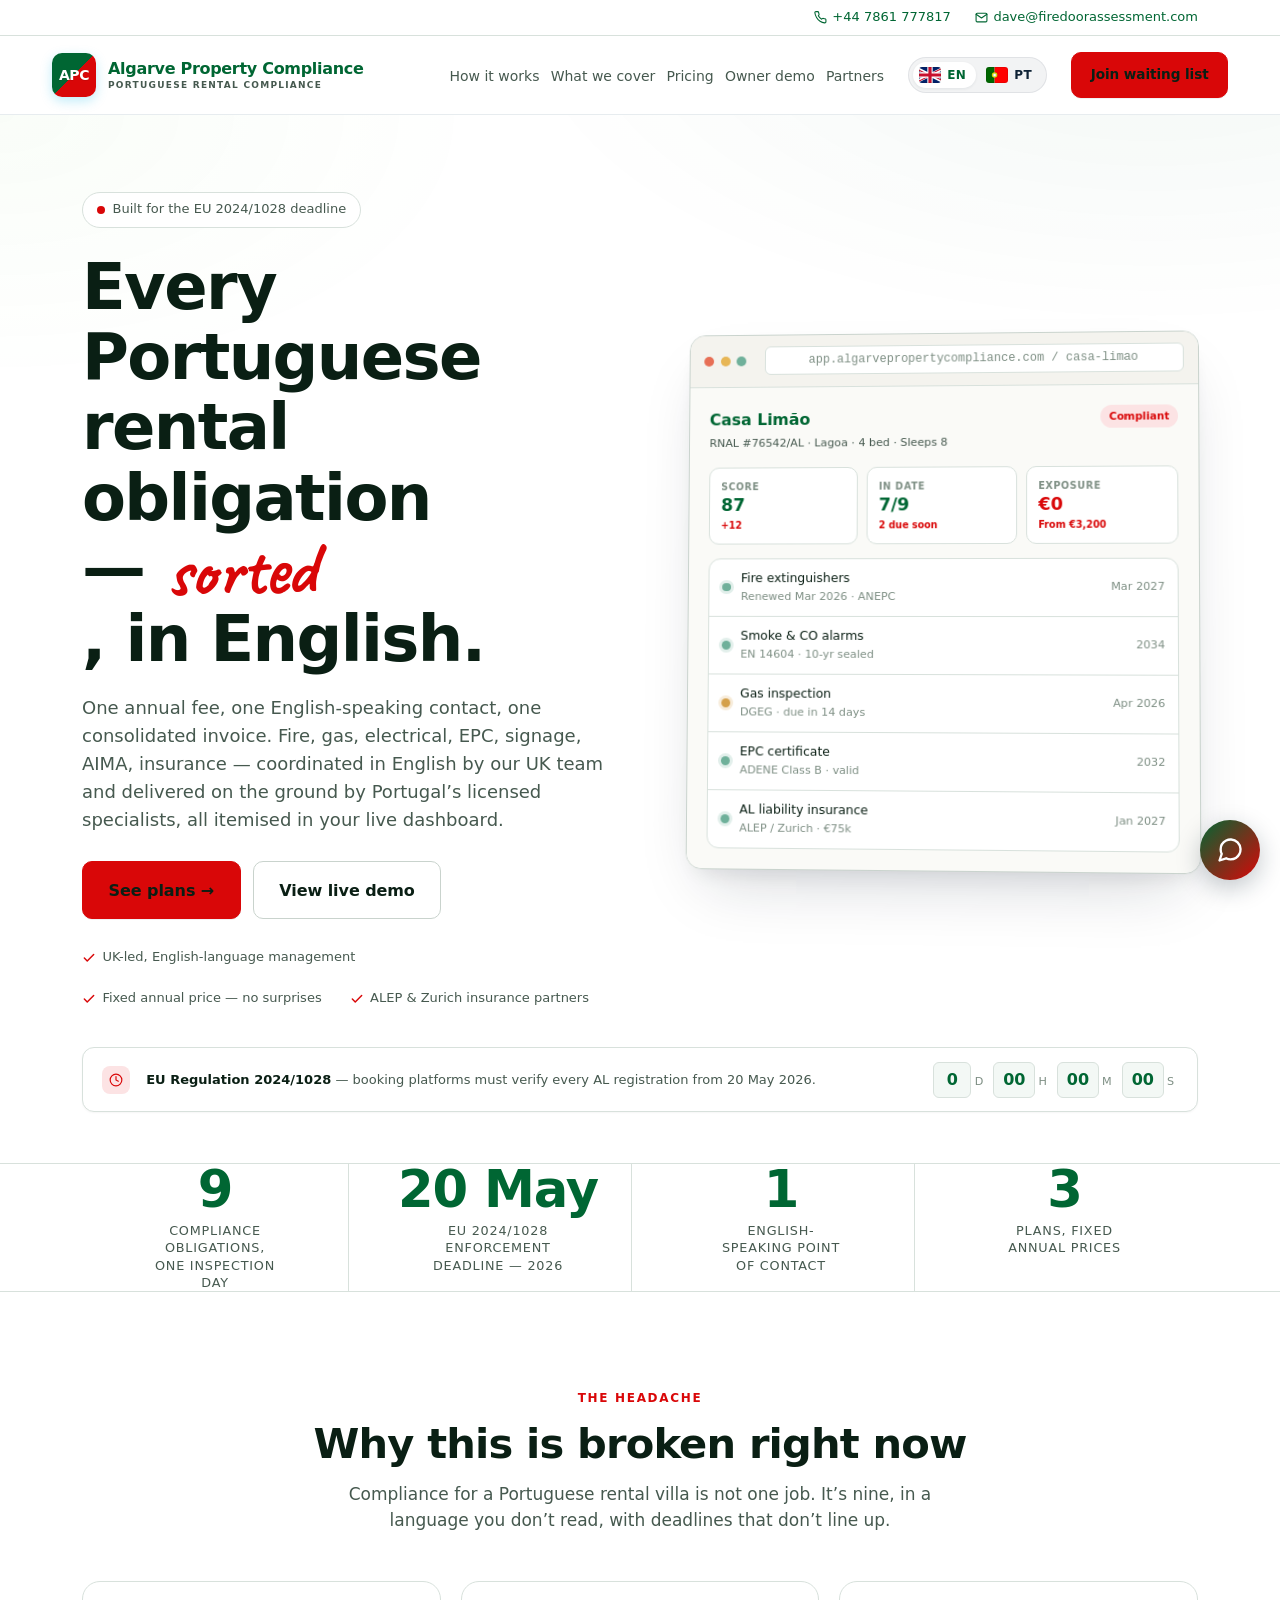
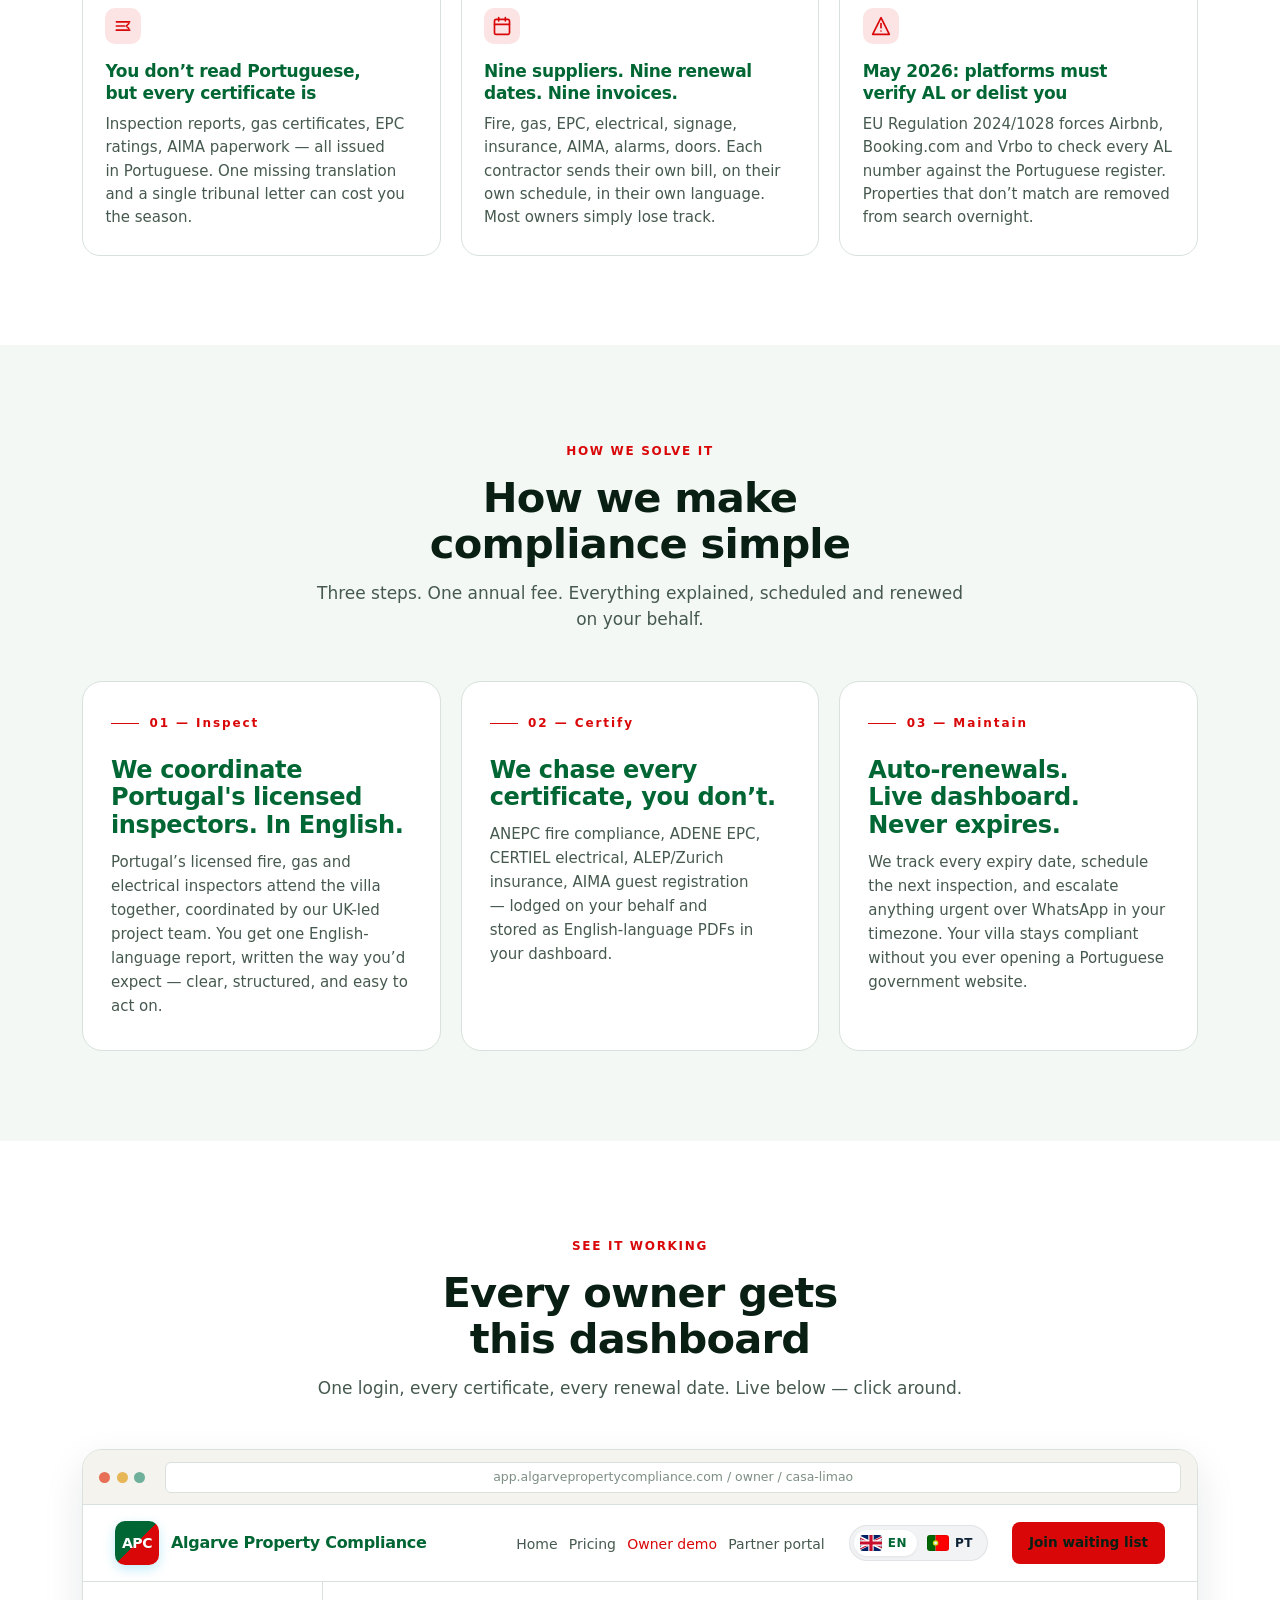
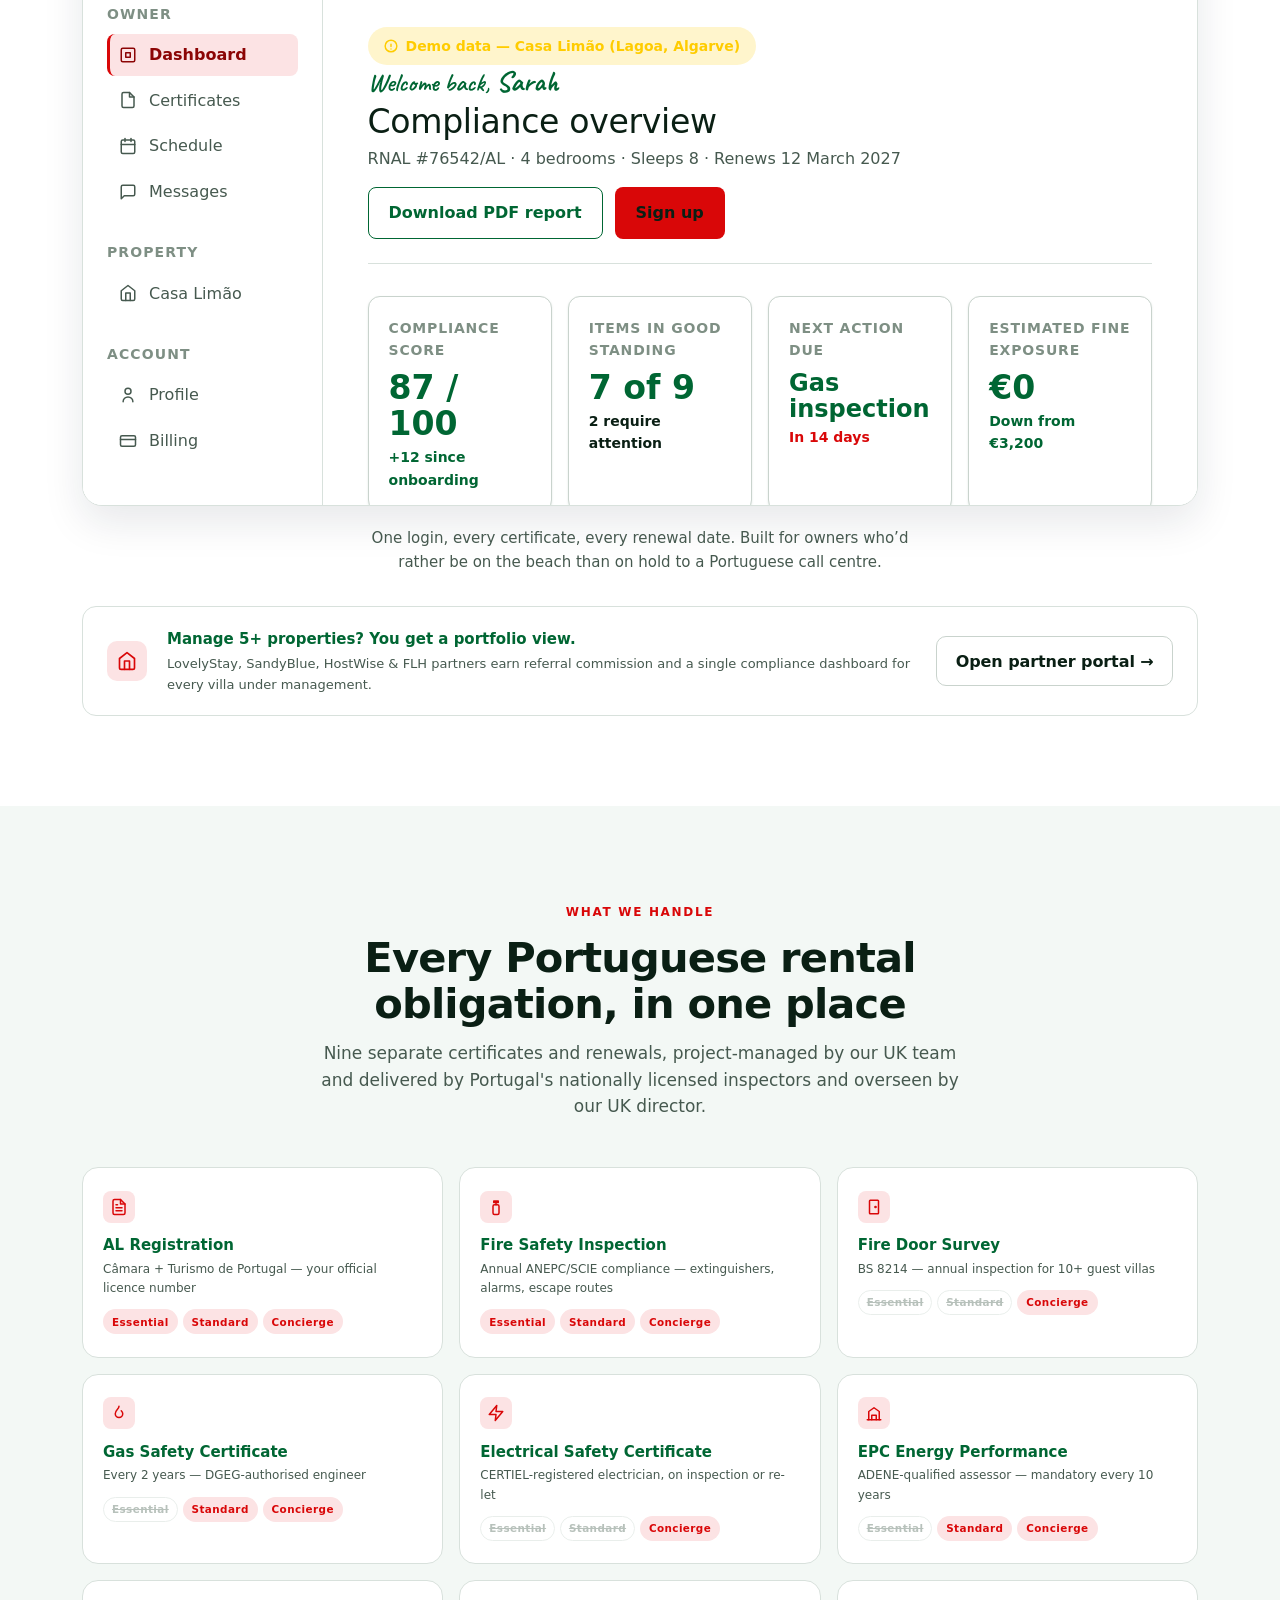
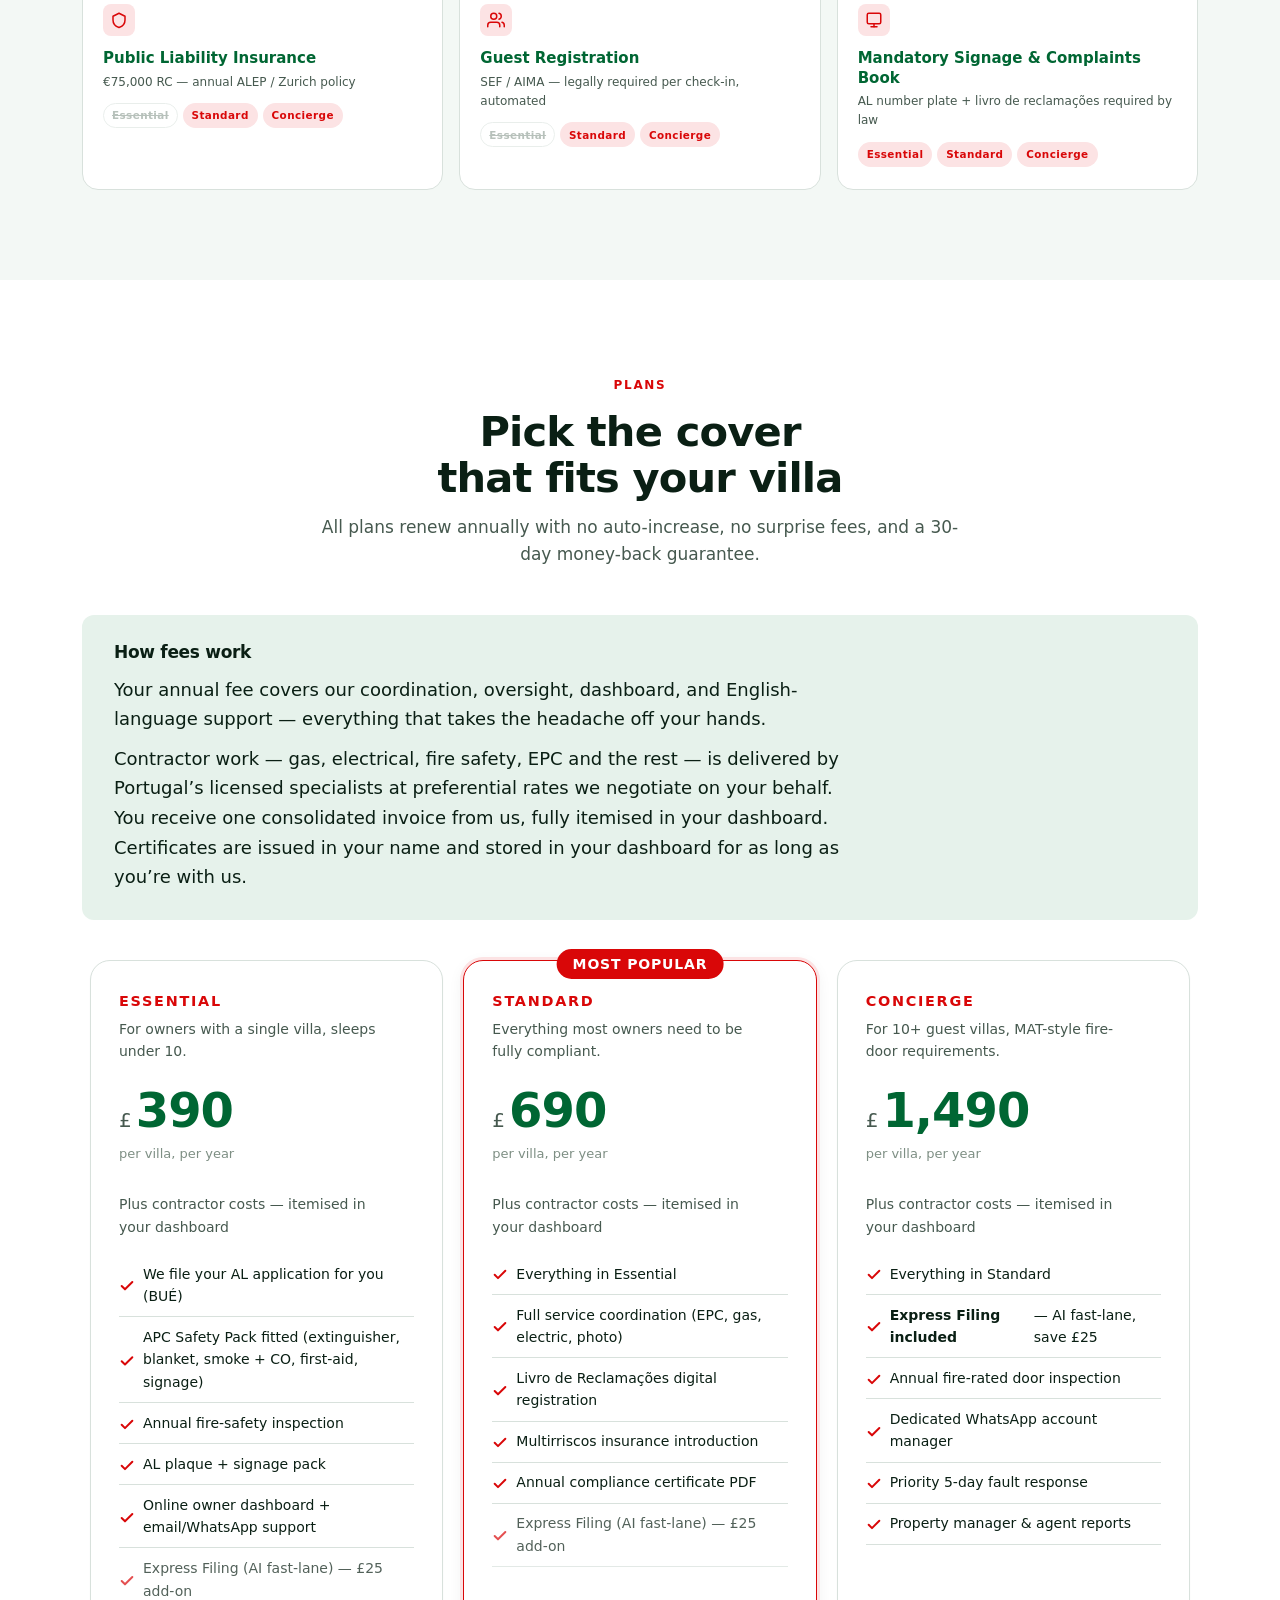
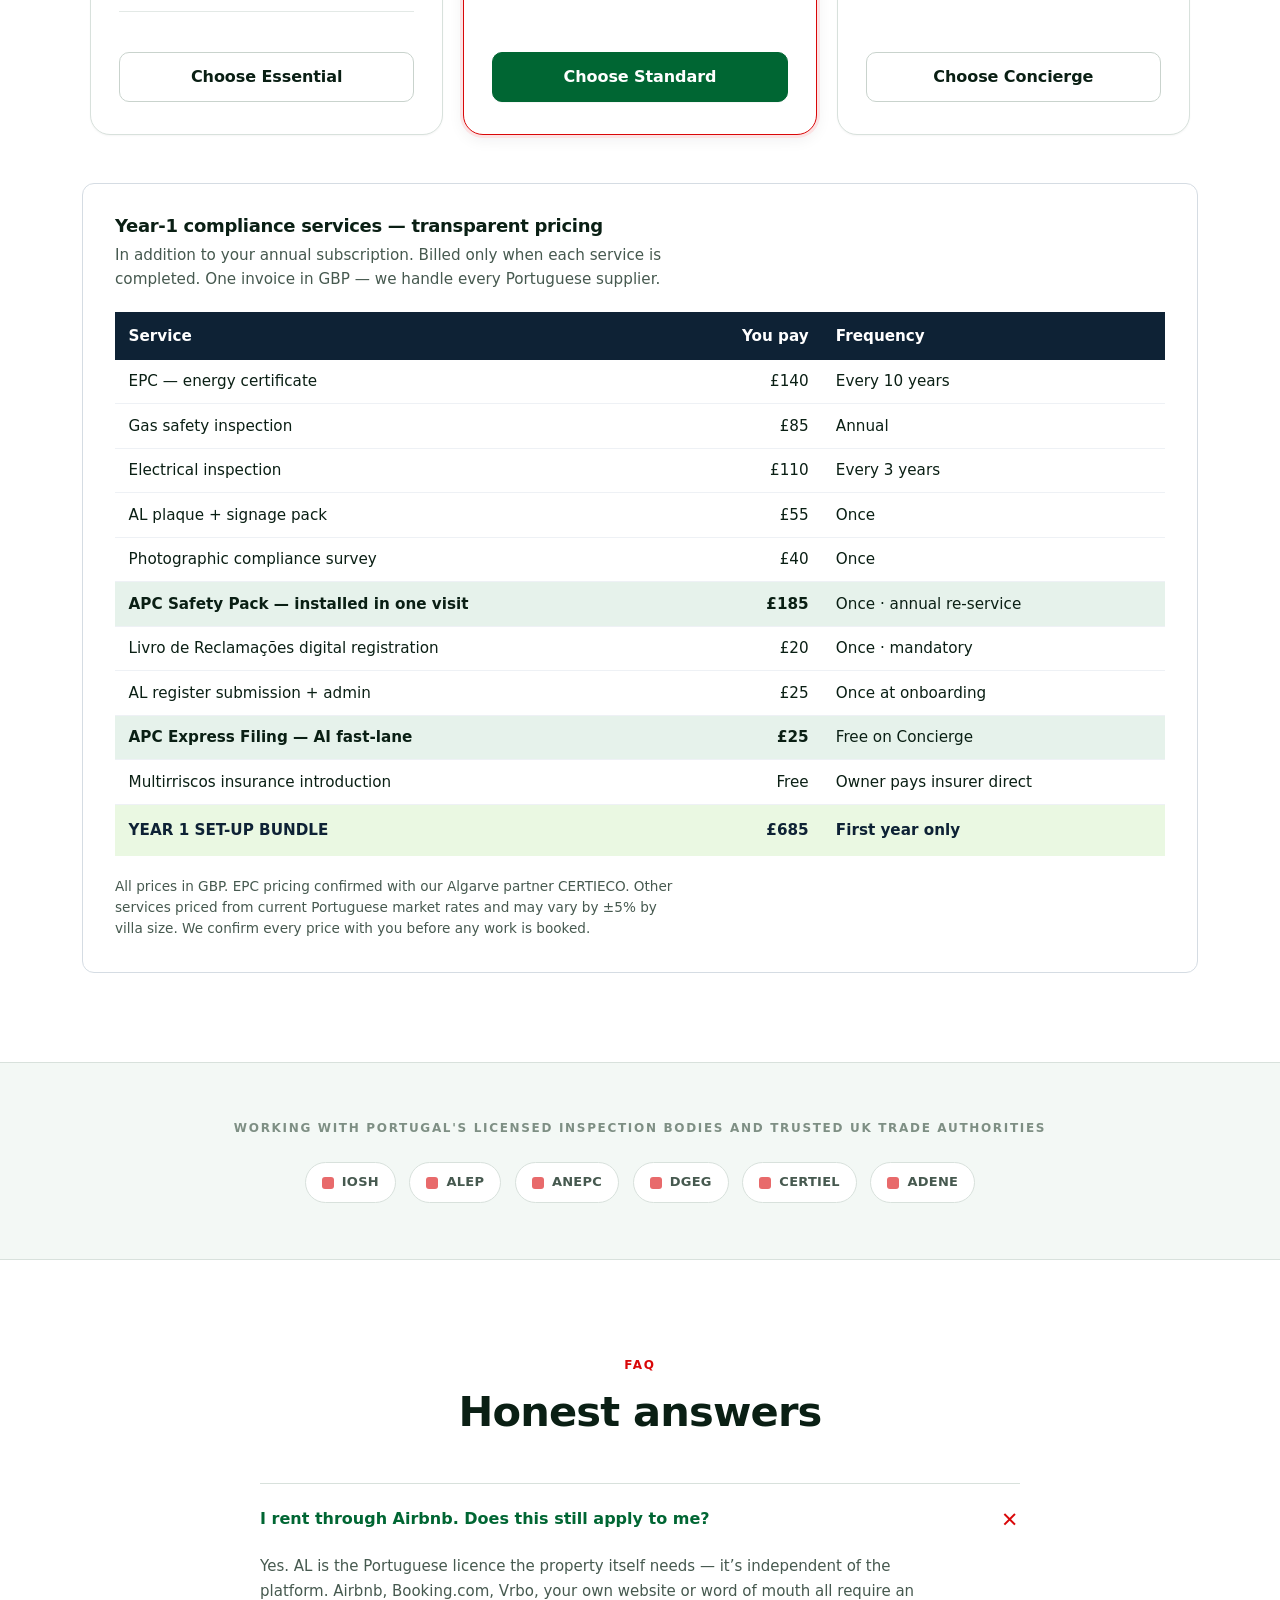
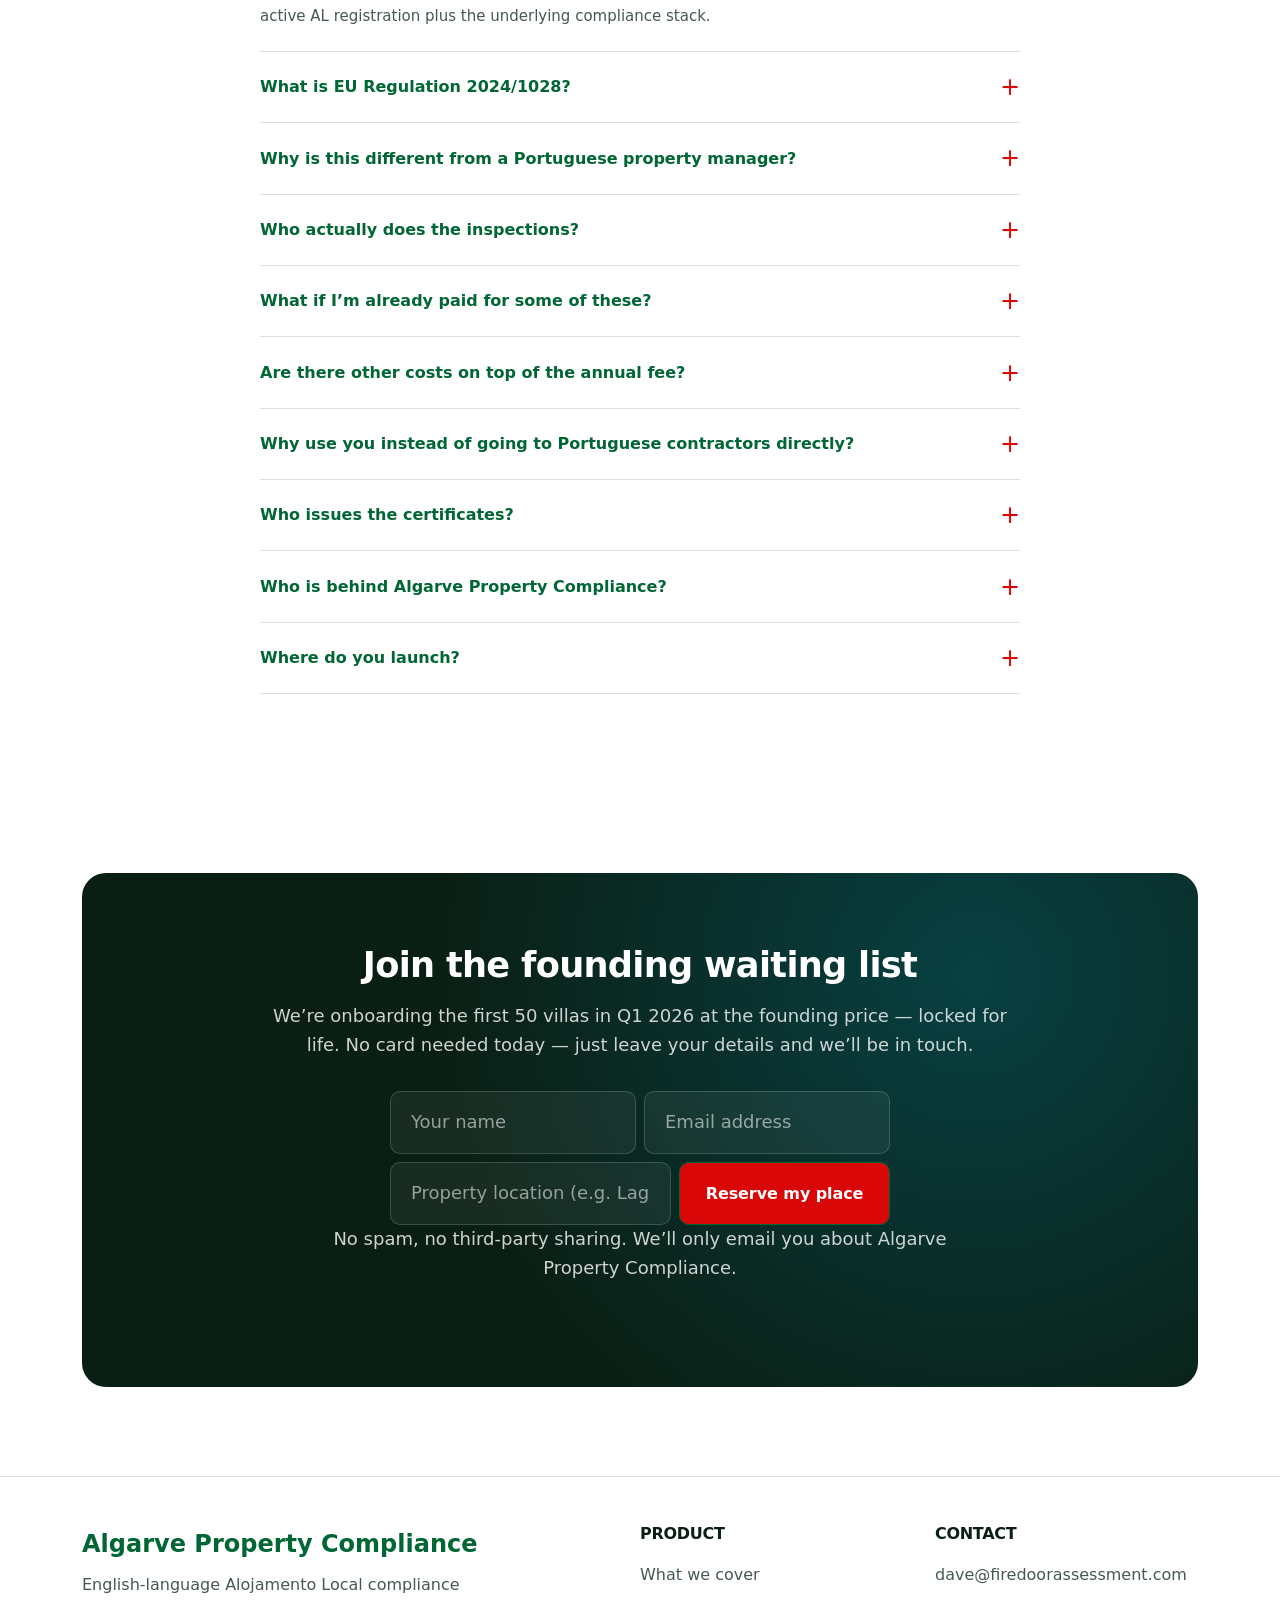
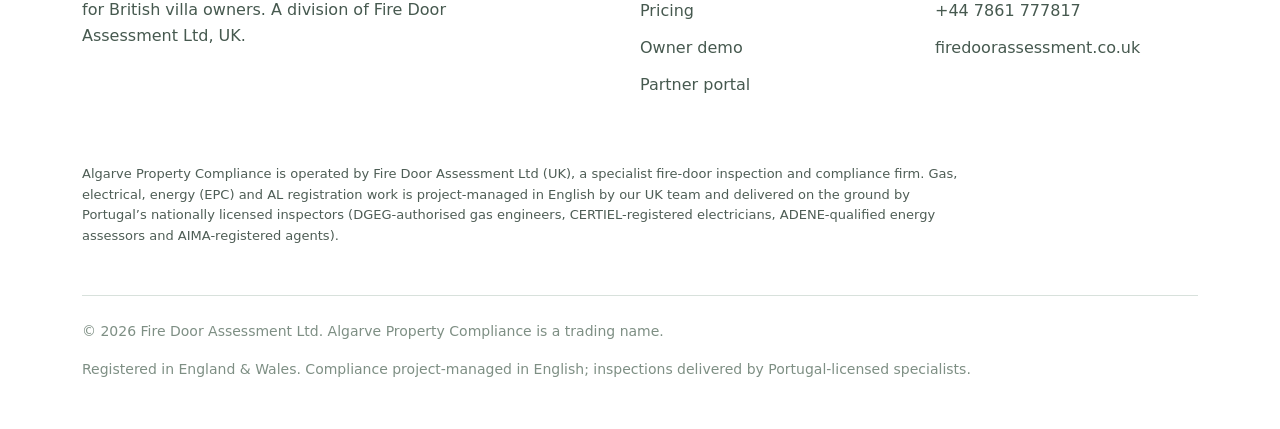
==== index.html @ 3dc0237c "Initial APC stakeholder preview site - Full rebranded site (APC green/red/gold palette) - EN + PT ho" ====
<!doctype html>
<html lang="en">
  <head>
    <meta charset="UTF-8" />
    <meta name="viewport" content="width=device-width, initial-scale=1.0" />
    <title>Algarve Property Compliance — Every Portuguese rental obligation, handled in English</title>
    <meta
      name="description"
      content="One annual fee. Every Alojamento Local obligation coordinated in English with Portugal's licensed inspectors and overseen by a UK-accredited director. Built for British villa owners ahead of EU 2024/1028 enforcement on 20 May 2026."
    />
    <meta name="theme-color" content="#006633" />

    <!-- Open Graph -->
    <meta property="og:title" content="Algarve Property Compliance — Every Portuguese rental obligation, sorted in English" />
    <meta
      property="og:description"
      content="One annual fee. Every Portuguese rental obligation, handled in English. Built for the EU 2024/1028 deadline of 20 May 2026."
    />
    <meta property="og:type" content="website" />
    <meta property="og:url" content="https://algarvepropertycompliance.com" />
    <meta property="og:image" content="https://algarvepropertycompliance.com/img/fb-cover.png" />
    <meta property="og:image:width" content="1640" />
    <meta property="og:image:height" content="856" />
    <meta name="twitter:card" content="summary_large_image" />
    <meta name="twitter:title" content="Algarve Property Compliance" />
    <meta name="twitter:description" content="One annual fee. Every Portuguese rental obligation, sorted — in English." />
    <meta name="twitter:image" content="https://algarvepropertycompliance.com/img/fb-cover.png" />

    <!-- Fonts: General Sans (body) + Caveat (script accents) -->
    <link rel="preconnect" href="https://api.fontshare.com" crossorigin />
    <link
      href="https://api.fontshare.com/v2/css?f[]=general-sans@400,500,600,700&display=swap"
      rel="stylesheet"
    />
    <link rel="preconnect" href="https://fonts.googleapis.com" />
    <link rel="preconnect" href="https://fonts.gstatic.com" crossorigin />
    <link href="https://fonts.googleapis.com/css2?family=Caveat:wght@500;600;700&display=swap" rel="stylesheet" />

    <link rel="stylesheet" href="css/style.css" />
    <link rel="stylesheet" href="css/landing.css" />

    <!-- Favicons -->
    <link rel="icon" type="image/png" sizes="32x32" href="img/favicon-32.png" />
    <link rel="icon" type="image/png" sizes="16x16" href="img/favicon-16.png" />
    <link rel="icon" type="image/png" href="img/favicon.png" />

    <!-- PWA: installable web app -->
    <link rel="manifest" href="manifest.webmanifest" />
    <meta name="theme-color" content="#0E2235" media="(prefers-color-scheme: dark)" />

    <!-- iOS Add-to-Home-Screen support -->
    <link rel="apple-touch-icon" sizes="180x180" href="img/apple-touch-icon.png" />
    <meta name="apple-mobile-web-app-capable" content="yes" />
    <meta name="apple-mobile-web-app-status-bar-style" content="black-translucent" />
    <meta name="apple-mobile-web-app-title" content="Algarve AL" />
    <meta name="mobile-web-app-capable" content="yes" />
    <meta name="format-detection" content="telephone=no" />
  </head>
  <body class="landing">
    <!-- ================ CONTACT STRIP ================ -->
    <div class="contact-strip">
      <div class="contact-strip__inner">
        <a href="tel:+447861777817">
          <svg width="13" height="13" viewBox="0 0 24 24" fill="none" stroke="currentColor" stroke-width="2" stroke-linecap="round" stroke-linejoin="round" aria-hidden="true"><path d="M22 16.92v3a2 2 0 0 1-2.18 2 19.79 19.79 0 0 1-8.63-3.07A19.5 19.5 0 0 1 4.69 12a19.79 19.79 0 0 1-3.07-8.67A2 2 0 0 1 3.6 1.18h3a2 2 0 0 1 2 1.72c.127.96.361 1.903.7 2.81a2 2 0 0 1-.45 2.11L7.91 8.84a16 16 0 0 0 6.29 6.29l1.17-.97a2 2 0 0 1 2.11-.45c.907.339 1.85.573 2.81.7A2 2 0 0 1 22 16.92z"/></svg>
          +44 7861 777817
        </a>
        <a href="mailto:dave@firedoorassessment.com">
          <svg width="13" height="13" viewBox="0 0 24 24" fill="none" stroke="currentColor" stroke-width="2" stroke-linecap="round" stroke-linejoin="round" aria-hidden="true"><path d="M4 4h16c1.1 0 2 .9 2 2v12c0 1.1-.9 2-2 2H4c-1.1 0-2-.9-2-2V6c0-1.1.9-2 2-2z"/><polyline points="22,6 12,13 2,6"/></svg>
          dave@firedoorassessment.com
        </a>
      </div>
    </div>

    <!-- ================ HEADER ================ -->
    <header class="header">
      <div class="header__inner">
        <a href="index.html" class="logo logo--c" aria-label="Algarve Property Compliance home">
          <span class="logo__mark" aria-hidden="true"><span>APC</span></span>
          <span class="logo__name">
            <span class="logo__top">Algarve Property Compliance</span>
            <span class="logo__sub">Portuguese Rental Compliance</span>
          </span>
        </a>

        <nav class="nav">
          <ul class="nav__links">
            <li><a href="#solution">How it works</a></li>
            <li><a href="#what">What we cover</a></li>
            <li><a href="#pricing">Pricing</a></li>
            <li><a href="owner-dashboard.html">Owner demo</a></li>
            <li><a href="partner-portal.html">Partners</a></li>
          </ul>
          <div class="lang-switch" role="group" aria-label="Language">
            <a href="index.html" class="lang-switch__btn is-active" aria-current="true" lang="en" title="English">
              <span class="flag flag--gb" aria-hidden="true"></span>
              <span class="lang-switch__label">EN</span>
            </a>
            <a href="index-pt.html" class="lang-switch__btn" lang="pt" title="Português">
              <span class="flag flag--pt" aria-hidden="true"></span>
              <span class="lang-switch__label">PT</span>
            </a>
          </div>
          <a href="#waitlist" class="btn btn--lime">Join waiting list</a>
        </nav>
      </div>
    </header>

    <main>
      <!-- ================ HERO ================ -->
      <section class="hero">
        <div class="container">
          <div class="hero__grid">
            <div class="hero__copy">
              <span class="hero__eyebrow">
                <span class="dot" aria-hidden="true"></span>
                Built for the EU 2024/1028 deadline
              </span>
              <h1 class="hero__title">
                Every Portuguese rental obligation &mdash; <em>sorted</em>, in English.
              </h1>
              <p class="hero__subtitle">
                One annual fee, one English-speaking contact, one consolidated invoice. Fire, gas, electrical, EPC, signage, AIMA, insurance &mdash; coordinated in English by our UK team and delivered on the ground by Portugal&rsquo;s licensed specialists, all itemised in your live dashboard.
              </p>
              <div class="hero__actions">
                <a href="#pricing" class="btn btn--lime btn--lg">See plans &rarr;</a>
                <a href="#preview" class="btn btn--ghost btn--lg">View live demo</a>
              </div>
              <div class="hero__trust">
                <span>
                  <svg width="14" height="14" viewBox="0 0 24 24" fill="none" stroke="currentColor" stroke-width="2.5" stroke-linecap="round" stroke-linejoin="round" aria-hidden="true"><polyline points="20 6 9 17 4 12"/></svg>
                  UK-led, English-language management
                </span>
                <span>
                  <svg width="14" height="14" viewBox="0 0 24 24" fill="none" stroke="currentColor" stroke-width="2.5" stroke-linecap="round" stroke-linejoin="round" aria-hidden="true"><polyline points="20 6 9 17 4 12"/></svg>
                  Fixed annual price &mdash; no surprises
                </span>
                <span>
                  <svg width="14" height="14" viewBox="0 0 24 24" fill="none" stroke="currentColor" stroke-width="2.5" stroke-linecap="round" stroke-linejoin="round" aria-hidden="true"><polyline points="20 6 9 17 4 12"/></svg>
                  ALEP &amp; Zurich insurance partners
                </span>
              </div>
            </div>

            <!-- Hero dashboard mock -->
            <div class="hero__mock" aria-hidden="true">
              <div class="mock">
                <div class="mock__chrome">
                  <span class="mock__dot"></span>
                  <span class="mock__dot"></span>
                  <span class="mock__dot"></span>
                  <span class="mock__url">app.algarvepropertycompliance.com / casa-limao</span>
                </div>
                <div class="mock__body">
                  <div class="mock__head">
                    <div>
                      <div class="mock__title">Casa Lim&atilde;o</div>
                      <div class="mock__sub">RNAL #76542/AL · Lagoa · 4 bed · Sleeps 8</div>
                    </div>
                    <span class="mock__badge">Compliant</span>
                  </div>
                  <div class="mock__kpis">
                    <div class="mock__kpi">
                      <div class="mock__kpi-label">Score</div>
                      <div class="mock__kpi-value" data-counter="87" data-suffix="">87</div>
                      <div class="mock__kpi-delta">+12</div>
                    </div>
                    <div class="mock__kpi">
                      <div class="mock__kpi-label">In date</div>
                      <div class="mock__kpi-value" data-counter="7" data-suffix="/9">7/9</div>
                      <div class="mock__kpi-delta">2 due soon</div>
                    </div>
                    <div class="mock__kpi">
                      <div class="mock__kpi-label">Exposure</div>
                      <div class="mock__kpi-value" style="color:#D90708;">&euro;0</div>
                      <div class="mock__kpi-delta">From &euro;3,200</div>
                    </div>
                  </div>
                  <div class="mock__rows">
                    <div class="mock__row">
                      <span class="mock__light mock__light--green"></span>
                      <div>
                        <div class="mock__name">Fire extinguishers</div>
                        <div class="mock__meta">Renewed Mar 2026 · ANEPC</div>
                      </div>
                      <span class="mock__meta">Mar 2027</span>
                    </div>
                    <div class="mock__row">
                      <span class="mock__light mock__light--green"></span>
                      <div>
                        <div class="mock__name">Smoke &amp; CO alarms</div>
                        <div class="mock__meta">EN 14604 · 10-yr sealed</div>
                      </div>
                      <span class="mock__meta">2034</span>
                    </div>
                    <div class="mock__row">
                      <span class="mock__light mock__light--amber"></span>
                      <div>
                        <div class="mock__name">Gas inspection</div>
                        <div class="mock__meta">DGEG &middot; due in 14 days</div>
                      </div>
                      <span class="mock__meta">Apr 2026</span>
                    </div>
                    <div class="mock__row">
                      <span class="mock__light mock__light--green"></span>
                      <div>
                        <div class="mock__name">EPC certificate</div>
                        <div class="mock__meta">ADENE Class B · valid</div>
                      </div>
                      <span class="mock__meta">2032</span>
                    </div>
                    <div class="mock__row">
                      <span class="mock__light mock__light--green"></span>
                      <div>
                        <div class="mock__name">AL liability insurance</div>
                        <div class="mock__meta">ALEP / Zurich · &euro;75k</div>
                      </div>
                      <span class="mock__meta">Jan 2027</span>
                    </div>
                  </div>
                </div>
              </div>
            </div>
          </div>

          <!-- Thin elegant countdown strip -->
          <div class="countdown-strip" role="region" aria-label="Time remaining until EU 2024/1028 enforcement">
            <div class="countdown-strip__icon" aria-hidden="true">
              <svg width="14" height="14" viewBox="0 0 24 24" fill="none" stroke="currentColor" stroke-width="2" stroke-linecap="round" stroke-linejoin="round"><circle cx="12" cy="12" r="10"/><polyline points="12 6 12 12 16 14"/></svg>
            </div>
            <div class="countdown-strip__text">
              <strong>EU Regulation 2024/1028</strong> — booking platforms must verify every AL registration from 20 May 2026.
            </div>
            <div class="countdown-strip__digits">
              <span class="countdown-strip__num" data-countdown="days">14</span>
              <span class="countdown-strip__sep">d</span>
              <span class="countdown-strip__num" data-countdown="hours">06</span>
              <span class="countdown-strip__sep">h</span>
              <span class="countdown-strip__num" data-countdown="minutes">23</span>
              <span class="countdown-strip__sep">m</span>
              <span class="countdown-strip__num" data-countdown="seconds">00</span>
              <span class="countdown-strip__sep">s</span>
            </div>
          </div>
        </div>
      </section>

      <!-- ================ STATS STRIP ================ -->
      <section class="stats reveal">
        <div class="container">
          <div class="stats__row">
            <div class="stat">
              <div class="stat__value">9</div>
              <div class="stat__label">Compliance obligations, one inspection day</div>
            </div>
            <div class="stat">
              <div class="stat__value">20 May</div>
              <div class="stat__label">EU 2024/1028 enforcement deadline — 2026</div>
            </div>
            <div class="stat">
              <div class="stat__value">1</div>
              <div class="stat__label">English-speaking point of contact</div>
            </div>
            <div class="stat">
              <div class="stat__value">3</div>
              <div class="stat__label">Plans, fixed annual prices</div>
            </div>
          </div>
        </div>
      </section>

      <!-- ================ THE HEADACHE ================ -->
      <section class="reveal" id="problem">
        <div class="container">
          <div class="section-header section-header--center">
            <span class="section-header__eyebrow">The headache</span>
            <h2 class="section-header__title">Why this is broken right now</h2>
            <p class="section-header__subtitle">
              Compliance for a Portuguese rental villa is not one job. It&rsquo;s nine, in a
              language you don&rsquo;t read, with deadlines that don&rsquo;t line up.
            </p>
          </div>

          <div class="pain-grid">
            <article class="pain-card">
              <div class="pain-card__icon" aria-hidden="true">
                <svg width="20" height="20" viewBox="0 0 24 24" fill="none" stroke="currentColor" stroke-width="2" stroke-linecap="round" stroke-linejoin="round"><path d="M4 7h16M4 12h10M4 17h16"/><path d="M19 9l-3 3 3 3"/></svg>
              </div>
              <h3 class="pain-card__title">You don&rsquo;t read Portuguese, but every certificate is</h3>
              <p class="pain-card__body">
                Inspection reports, gas certificates, EPC ratings, AIMA paperwork &mdash; all
                issued in Portuguese. One missing translation and a single tribunal letter can
                cost you the season.
              </p>
            </article>

            <article class="pain-card">
              <div class="pain-card__icon" aria-hidden="true">
                <svg width="20" height="20" viewBox="0 0 24 24" fill="none" stroke="currentColor" stroke-width="2" stroke-linecap="round" stroke-linejoin="round"><rect x="3" y="4" width="18" height="18" rx="2"/><line x1="16" y1="2" x2="16" y2="6"/><line x1="8" y1="2" x2="8" y2="6"/><line x1="3" y1="10" x2="21" y2="10"/></svg>
              </div>
              <h3 class="pain-card__title">Nine suppliers. Nine renewal dates. Nine invoices.</h3>
              <p class="pain-card__body">
                Fire, gas, EPC, electrical, signage, insurance, AIMA, alarms, doors. Each
                contractor sends their own bill, on their own schedule, in their own language.
                Most owners simply lose track.
              </p>
            </article>

            <article class="pain-card">
              <div class="pain-card__icon" aria-hidden="true">
                <svg width="20" height="20" viewBox="0 0 24 24" fill="none" stroke="currentColor" stroke-width="2" stroke-linecap="round" stroke-linejoin="round"><path d="M12 2 L2 22 H22 Z"/><line x1="12" y1="9" x2="12" y2="14"/><line x1="12" y1="18" x2="12.01" y2="18"/></svg>
              </div>
              <h3 class="pain-card__title">May 2026: platforms must verify AL or delist you</h3>
              <p class="pain-card__body">
                EU Regulation 2024/1028 forces Airbnb, Booking.com and Vrbo to check every
                AL number against the Portuguese register. Properties that don&rsquo;t match
                are removed from search overnight.
              </p>
            </article>
          </div>
        </div>
      </section>

      <!-- ================ HOW WE SOLVE IT ================ -->
      <section class="reveal" id="solution" style="background: var(--color-surface-offset);">
        <div class="container">
          <div class="section-header section-header--center">
            <span class="section-header__eyebrow">How we solve it</span>
            <h2 class="section-header__title">How we make compliance simple</h2>
            <p class="section-header__subtitle">
              Three steps. One annual fee. Everything explained, scheduled and renewed on your
              behalf.
            </p>
          </div>

          <div class="steps">
            <article class="step">
              <span class="step__num">01 — Inspect</span>
              <h3 class="step__title">We coordinate Portugal's licensed inspectors. In English.</h3>
              <p class="step__body">
                Portugal&rsquo;s licensed fire, gas and electrical inspectors attend the villa
                together, coordinated by our UK-led project team. You get one English-language
                report, written the way you&rsquo;d expect — clear, structured, and easy to act on.
              </p>
            </article>

            <article class="step">
              <span class="step__num">02 — Certify</span>
              <h3 class="step__title">We chase every certificate, you don&rsquo;t.</h3>
              <p class="step__body">
                ANEPC fire compliance, ADENE EPC, CERTIEL electrical, ALEP/Zurich insurance,
                AIMA guest registration &mdash; lodged on your behalf and stored as
                English-language PDFs in your dashboard.
              </p>
            </article>

            <article class="step">
              <span class="step__num">03 — Maintain</span>
              <h3 class="step__title">Auto-renewals. Live dashboard. Never expires.</h3>
              <p class="step__body">
                We track every expiry date, schedule the next inspection, and escalate anything
                urgent over WhatsApp in your timezone. Your villa stays compliant without you
                ever opening a Portuguese government website.
              </p>
            </article>
          </div>
        </div>
      </section>

      <!-- ================ SEE IT WORKING ================ -->
      <section class="reveal" id="preview">
        <div class="container">
          <div class="section-header section-header--center">
            <span class="section-header__eyebrow">See it working</span>
            <h2 class="section-header__title">Every owner gets this dashboard</h2>
            <p class="section-header__subtitle">
              One login, every certificate, every renewal date. Live below — click around.
            </p>
          </div>

          <div class="preview">
            <div class="preview__chrome" aria-hidden="true">
              <span class="preview__dot"></span>
              <span class="preview__dot"></span>
              <span class="preview__dot"></span>
              <span class="preview__url">app.algarvepropertycompliance.com / owner / casa-limao</span>
            </div>
            <iframe
              class="preview__frame"
              src="owner-dashboard.html"
              title="Live owner dashboard preview"
              loading="lazy"
            ></iframe>
          </div>

          <p class="preview-caption">
            One login, every certificate, every renewal date. Built for owners who&rsquo;d rather be
            on the beach than on hold to a Portuguese call centre.
          </p>

          <div class="partner-callout">
            <div class="partner-callout__icon" aria-hidden="true">
              <svg width="20" height="20" viewBox="0 0 24 24" fill="none" stroke="currentColor" stroke-width="2" stroke-linecap="round" stroke-linejoin="round"><path d="M3 9l9-7 9 7v11a2 2 0 0 1-2 2H5a2 2 0 0 1-2-2z"/><polyline points="9 22 9 12 15 12 15 22"/></svg>
            </div>
            <div class="partner-callout__text">
              <div class="partner-callout__title">Manage 5+ properties? You get a portfolio view.</div>
              <div class="partner-callout__sub">
                LovelyStay, SandyBlue, HostWise &amp; FLH partners earn referral commission and a single compliance dashboard for every villa under management.
              </div>
            </div>
            <a href="partner-portal.html" class="btn btn--ghost">Open partner portal &rarr;</a>
          </div>
        </div>
      </section>

      <!-- ================ WHAT WE HANDLE ================ -->
      <section class="reveal" id="what" style="background: var(--color-surface-offset);">
        <div class="container">
          <div class="section-header section-header--center">
            <span class="section-header__eyebrow">What we handle</span>
            <h2 class="section-header__title">Every Portuguese rental obligation, in one place</h2>
            <p class="section-header__subtitle">
              Nine separate certificates and renewals, project-managed by our UK team and
              delivered by Portugal's nationally licensed inspectors and overseen by our UK director.
            </p>
          </div>

          <div class="obs-grid">
            <!-- 1 AL Registration -->
            <article class="ob">
              <div class="ob__icon" aria-hidden="true">
                <svg width="18" height="18" viewBox="0 0 24 24" fill="none" stroke="currentColor" stroke-width="2" stroke-linecap="round" stroke-linejoin="round"><path d="M14 2H6a2 2 0 0 0-2 2v16a2 2 0 0 0 2 2h12a2 2 0 0 0 2-2V8z"/><polyline points="14 2 14 8 20 8"/><line x1="16" y1="13" x2="8" y2="13"/><line x1="16" y1="17" x2="8" y2="17"/><polyline points="10 9 9 9 8 9"/></svg>
              </div>
              <div class="ob__name">AL Registration</div>
              <div class="ob__cadence">C&acirc;mara + Turismo de Portugal — your official licence number</div>
              <div class="ob__plans">
                <span class="ob__chip ob__chip--active">Essential</span>
                <span class="ob__chip ob__chip--active">Standard</span>
                <span class="ob__chip ob__chip--active">Concierge</span>
              </div>
            </article>

            <!-- 2 Fire Safety Inspection -->
            <article class="ob">
              <div class="ob__icon" aria-hidden="true">
                <svg width="18" height="18" viewBox="0 0 24 24" fill="none" stroke="currentColor" stroke-width="2" stroke-linecap="round" stroke-linejoin="round"><path d="M9 4h6v2H9z"/><path d="M12 6v3"/><rect x="8" y="9" width="8" height="13" rx="2"/></svg>
              </div>
              <div class="ob__name">Fire Safety Inspection</div>
              <div class="ob__cadence">Annual ANEPC/SCIE compliance — extinguishers, alarms, escape routes</div>
              <div class="ob__plans">
                <span class="ob__chip ob__chip--active">Essential</span>
                <span class="ob__chip ob__chip--active">Standard</span>
                <span class="ob__chip ob__chip--active">Concierge</span>
              </div>
            </article>

            <!-- 3 Fire Door Survey -->
            <article class="ob">
              <div class="ob__icon" aria-hidden="true">
                <svg width="18" height="18" viewBox="0 0 24 24" fill="none" stroke="currentColor" stroke-width="2" stroke-linecap="round" stroke-linejoin="round"><rect x="6" y="3" width="12" height="18" rx="1"/><circle cx="14" cy="12" r="0.8"/></svg>
              </div>
              <div class="ob__name">Fire Door Survey</div>
              <div class="ob__cadence">BS&nbsp;8214 — annual inspection for 10+ guest villas</div>
              <div class="ob__plans">
                <span class="ob__chip">Essential</span>
                <span class="ob__chip">Standard</span>
                <span class="ob__chip ob__chip--active">Concierge</span>
              </div>
            </article>

            <!-- 4 Gas Safety Certificate -->
            <article class="ob">
              <div class="ob__icon" aria-hidden="true">
                <svg width="18" height="18" viewBox="0 0 24 24" fill="none" stroke="currentColor" stroke-width="2" stroke-linecap="round" stroke-linejoin="round"><path d="M12 3c0 4-5 5-5 10a5 5 0 0 0 10 0c0-2-1-3-2-4"/></svg>
              </div>
              <div class="ob__name">Gas Safety Certificate</div>
              <div class="ob__cadence">Every 2 years — DGEG-authorised engineer</div>
              <div class="ob__plans">
                <span class="ob__chip">Essential</span>
                <span class="ob__chip ob__chip--active">Standard</span>
                <span class="ob__chip ob__chip--active">Concierge</span>
              </div>
            </article>

            <!-- 5 Electrical Safety Certificate -->
            <article class="ob">
              <div class="ob__icon" aria-hidden="true">
                <svg width="18" height="18" viewBox="0 0 24 24" fill="none" stroke="currentColor" stroke-width="2" stroke-linecap="round" stroke-linejoin="round"><polyline points="13 2 3 14 12 14 11 22 21 10 12 10 13 2"/></svg>
              </div>
              <div class="ob__name">Electrical Safety Certificate</div>
              <div class="ob__cadence">CERTIEL-registered electrician, on inspection or re-let</div>
              <div class="ob__plans">
                <span class="ob__chip">Essential</span>
                <span class="ob__chip">Standard</span>
                <span class="ob__chip ob__chip--active">Concierge</span>
              </div>
            </article>

            <!-- 6 EPC -->
            <article class="ob">
              <div class="ob__icon" aria-hidden="true">
                <svg width="18" height="18" viewBox="0 0 24 24" fill="none" stroke="currentColor" stroke-width="2" stroke-linecap="round" stroke-linejoin="round"><path d="M3 21h18"/><path d="M5 21V10l7-5 7 5v11"/><path d="M9 21v-6h6v6"/></svg>
              </div>
              <div class="ob__name">EPC Energy Performance</div>
              <div class="ob__cadence">ADENE-qualified assessor — mandatory every 10 years</div>
              <div class="ob__plans">
                <span class="ob__chip">Essential</span>
                <span class="ob__chip ob__chip--active">Standard</span>
                <span class="ob__chip ob__chip--active">Concierge</span>
              </div>
            </article>

            <!-- 7 Public Liability Insurance -->
            <article class="ob">
              <div class="ob__icon" aria-hidden="true">
                <svg width="18" height="18" viewBox="0 0 24 24" fill="none" stroke="currentColor" stroke-width="2" stroke-linecap="round" stroke-linejoin="round"><path d="M12 3l8 4v5c0 5-3.5 8.5-8 10-4.5-1.5-8-5-8-10V7z"/></svg>
              </div>
              <div class="ob__name">Public Liability Insurance</div>
              <div class="ob__cadence">&euro;75,000 RC — annual ALEP / Zurich policy</div>
              <div class="ob__plans">
                <span class="ob__chip">Essential</span>
                <span class="ob__chip ob__chip--active">Standard</span>
                <span class="ob__chip ob__chip--active">Concierge</span>
              </div>
            </article>

            <!-- 8 Guest Registration -->
            <article class="ob">
              <div class="ob__icon" aria-hidden="true">
                <svg width="18" height="18" viewBox="0 0 24 24" fill="none" stroke="currentColor" stroke-width="2" stroke-linecap="round" stroke-linejoin="round"><path d="M17 21v-2a4 4 0 0 0-4-4H5a4 4 0 0 0-4 4v2"/><circle cx="9" cy="7" r="4"/><path d="M23 21v-2a4 4 0 0 0-3-3.87"/><path d="M16 3.13a4 4 0 0 1 0 7.75"/></svg>
              </div>
              <div class="ob__name">Guest Registration</div>
              <div class="ob__cadence">SEF / AIMA — legally required per check-in, automated</div>
              <div class="ob__plans">
                <span class="ob__chip">Essential</span>
                <span class="ob__chip ob__chip--active">Standard</span>
                <span class="ob__chip ob__chip--active">Concierge</span>
              </div>
            </article>

            <!-- 9 Mandatory Signage & Complaints Book -->
            <article class="ob">
              <div class="ob__icon" aria-hidden="true">
                <svg width="18" height="18" viewBox="0 0 24 24" fill="none" stroke="currentColor" stroke-width="2" stroke-linecap="round" stroke-linejoin="round"><rect x="3" y="3" width="18" height="14" rx="2"/><path d="M8 21h8"/><path d="M12 17v4"/></svg>
              </div>
              <div class="ob__name">Mandatory Signage &amp; Complaints Book</div>
              <div class="ob__cadence">AL number plate + livro de reclamaç&otilde;es required by law</div>
              <div class="ob__plans">
                <span class="ob__chip ob__chip--active">Essential</span>
                <span class="ob__chip ob__chip--active">Standard</span>
                <span class="ob__chip ob__chip--active">Concierge</span>
              </div>
            </article>
          </div>
        </div>
      </section>

      <!-- ================ PRICING ================ -->
      <section class="reveal" id="pricing">
        <div class="container container--wide">
          <div class="section-header section-header--center">
            <span class="section-header__eyebrow">Plans</span>
            <h2 class="section-header__title">Pick the cover that fits your villa</h2>
            <p class="section-header__subtitle">
              All plans renew annually with no auto-increase, no surprise fees, and a 30-day
              money-back guarantee.
            </p>
          </div>

          <div class="how-fees-work" style="background:#E6F2EB;border-radius:12px;padding:1.75rem 2rem;margin-bottom:2.5rem;">
            <h3 style="margin:0 0 0.75rem;font-size:1.0625rem;font-weight:600;">How fees work</h3>
            <p style="margin:0 0 0.6rem;line-height:1.65;">Your annual fee covers our coordination, oversight, dashboard, and English-language support &mdash; everything that takes the headache off your hands.</p>
            <p style="margin:0;line-height:1.65;">Contractor work &mdash; gas, electrical, fire safety, EPC and the rest &mdash; is delivered by Portugal&rsquo;s licensed specialists at preferential rates we negotiate on your behalf. You receive one consolidated invoice from us, fully itemised in your dashboard. Certificates are issued in your name and stored in your dashboard for as long as you&rsquo;re with us.</p>
          </div>

          <div class="pricing-grid">
            <article class="price-card">
              <h3 class="price-card__name">Essential</h3>
              <p class="price-card__tag">For owners with a single villa, sleeps under 10.</p>
              <div class="price-card__price">
                <span class="price-card__currency">&pound;</span>
                <span class="price-card__amount">390</span>
              </div>
              <p class="price-card__period">per villa, per year</p>
              <p style="font-size:0.875rem;color:var(--color-text-muted,#46594F);margin:0.25rem 0 1rem;">Plus contractor costs &mdash; itemised in your dashboard</p>
              <ul class="price-card__features">
                <li><svg width="16" height="16" viewBox="0 0 24 24" fill="none" stroke="currentColor" stroke-width="3" stroke-linecap="round" stroke-linejoin="round"><polyline points="20 6 9 17 4 12"/></svg>We file your AL application for you (BU&Eacute;)</li>
                <li><svg width="16" height="16" viewBox="0 0 24 24" fill="none" stroke="currentColor" stroke-width="3" stroke-linecap="round" stroke-linejoin="round"><polyline points="20 6 9 17 4 12"/></svg>APC Safety Pack fitted (extinguisher, blanket, smoke + CO, first-aid, signage)</li>
                <li><svg width="16" height="16" viewBox="0 0 24 24" fill="none" stroke="currentColor" stroke-width="3" stroke-linecap="round" stroke-linejoin="round"><polyline points="20 6 9 17 4 12"/></svg>Annual fire-safety inspection</li>
                <li><svg width="16" height="16" viewBox="0 0 24 24" fill="none" stroke="currentColor" stroke-width="3" stroke-linecap="round" stroke-linejoin="round"><polyline points="20 6 9 17 4 12"/></svg>AL plaque + signage pack</li>
                <li><svg width="16" height="16" viewBox="0 0 24 24" fill="none" stroke="currentColor" stroke-width="3" stroke-linecap="round" stroke-linejoin="round"><polyline points="20 6 9 17 4 12"/></svg>Online owner dashboard + email/WhatsApp support</li>
                <li style="opacity:0.7;"><svg width="16" height="16" viewBox="0 0 24 24" fill="none" stroke="currentColor" stroke-width="3" stroke-linecap="round" stroke-linejoin="round"><polyline points="20 6 9 17 4 12"/></svg>Express Filing (AI fast-lane) &mdash; &pound;25 add-on</li>
              </ul>
              <a href="#waitlist" class="btn btn--ghost">Choose Essential</a>
            </article>

            <article class="price-card price-card--featured">
              <span class="price-card__ribbon">Most popular</span>
              <h3 class="price-card__name">Standard</h3>
              <p class="price-card__tag">Everything most owners need to be fully compliant.</p>
              <div class="price-card__price">
                <span class="price-card__currency">&pound;</span>
                <span class="price-card__amount">690</span>
              </div>
              <p class="price-card__period">per villa, per year</p>
              <p style="font-size:0.875rem;color:var(--color-text-muted,#46594F);margin:0.25rem 0 1rem;">Plus contractor costs &mdash; itemised in your dashboard</p>
              <ul class="price-card__features">
                <li><svg width="16" height="16" viewBox="0 0 24 24" fill="none" stroke="currentColor" stroke-width="3" stroke-linecap="round" stroke-linejoin="round"><polyline points="20 6 9 17 4 12"/></svg>Everything in Essential</li>
                <li><svg width="16" height="16" viewBox="0 0 24 24" fill="none" stroke="currentColor" stroke-width="3" stroke-linecap="round" stroke-linejoin="round"><polyline points="20 6 9 17 4 12"/></svg>Full service coordination (EPC, gas, electric, photo)</li>
                <li><svg width="16" height="16" viewBox="0 0 24 24" fill="none" stroke="currentColor" stroke-width="3" stroke-linecap="round" stroke-linejoin="round"><polyline points="20 6 9 17 4 12"/></svg>Livro de Reclama&ccedil;&otilde;es digital registration</li>
                <li><svg width="16" height="16" viewBox="0 0 24 24" fill="none" stroke="currentColor" stroke-width="3" stroke-linecap="round" stroke-linejoin="round"><polyline points="20 6 9 17 4 12"/></svg>Multirriscos insurance introduction</li>
                <li><svg width="16" height="16" viewBox="0 0 24 24" fill="none" stroke="currentColor" stroke-width="3" stroke-linecap="round" stroke-linejoin="round"><polyline points="20 6 9 17 4 12"/></svg>Annual compliance certificate PDF</li>
                <li style="opacity:0.7;"><svg width="16" height="16" viewBox="0 0 24 24" fill="none" stroke="currentColor" stroke-width="3" stroke-linecap="round" stroke-linejoin="round"><polyline points="20 6 9 17 4 12"/></svg>Express Filing (AI fast-lane) &mdash; &pound;25 add-on</li>
              </ul>
              <a href="#waitlist" class="btn btn--accent">Choose Standard</a>
            </article>

            <article class="price-card">
              <h3 class="price-card__name">Concierge</h3>
              <p class="price-card__tag">For 10+ guest villas, MAT-style fire-door requirements.</p>
              <div class="price-card__price">
                <span class="price-card__currency">&pound;</span>
                <span class="price-card__amount">1,490</span>
              </div>
              <p class="price-card__period">per villa, per year</p>
              <p style="font-size:0.875rem;color:var(--color-text-muted,#46594F);margin:0.25rem 0 1rem;">Plus contractor costs &mdash; itemised in your dashboard</p>
              <ul class="price-card__features">
                <li><svg width="16" height="16" viewBox="0 0 24 24" fill="none" stroke="currentColor" stroke-width="3" stroke-linecap="round" stroke-linejoin="round"><polyline points="20 6 9 17 4 12"/></svg>Everything in Standard</li>
                <li><svg width="16" height="16" viewBox="0 0 24 24" fill="none" stroke="currentColor" stroke-width="3" stroke-linecap="round" stroke-linejoin="round"><polyline points="20 6 9 17 4 12"/></svg><b>Express Filing included</b> &mdash; AI fast-lane, save &pound;25</li>
                <li><svg width="16" height="16" viewBox="0 0 24 24" fill="none" stroke="currentColor" stroke-width="3" stroke-linecap="round" stroke-linejoin="round"><polyline points="20 6 9 17 4 12"/></svg>Annual fire-rated door inspection</li>
                <li><svg width="16" height="16" viewBox="0 0 24 24" fill="none" stroke="currentColor" stroke-width="3" stroke-linecap="round" stroke-linejoin="round"><polyline points="20 6 9 17 4 12"/></svg>Dedicated WhatsApp account manager</li>
                <li><svg width="16" height="16" viewBox="0 0 24 24" fill="none" stroke="currentColor" stroke-width="3" stroke-linecap="round" stroke-linejoin="round"><polyline points="20 6 9 17 4 12"/></svg>Priority 5-day fault response</li>
                <li><svg width="16" height="16" viewBox="0 0 24 24" fill="none" stroke="currentColor" stroke-width="3" stroke-linecap="round" stroke-linejoin="round"><polyline points="20 6 9 17 4 12"/></svg>Property manager &amp; agent reports</li>
              </ul>
              <a href="#waitlist" class="btn btn--ghost">Choose Concierge</a>
            </article>
          </div>

          <!-- Year-1 transparent rate card -->
          <div style="margin-top:3rem;background:#fff;border:1px solid #D5DCE3;border-radius:12px;padding:2rem;">
            <h3 style="margin:0 0 0.5rem;font-size:1.125rem;font-weight:600;">Year-1 compliance services &mdash; transparent pricing</h3>
            <p style="margin:0 0 1.25rem;color:#46594F;font-size:0.95rem;line-height:1.55;">In addition to your annual subscription. Billed only when each service is completed. One invoice in GBP &mdash; we handle every Portuguese supplier.</p>
            <table style="width:100%;border-collapse:collapse;font-size:0.95rem;">
              <thead>
                <tr style="background:#0E2235;color:#fff;">
                  <th style="text-align:left;padding:0.75rem 0.85rem;font-weight:600;">Service</th>
                  <th style="text-align:right;padding:0.75rem 0.85rem;font-weight:600;">You pay</th>
                  <th style="text-align:left;padding:0.75rem 0.85rem;font-weight:600;">Frequency</th>
                </tr>
              </thead>
              <tbody>
                <tr><td style="padding:0.6rem 0.85rem;border-bottom:1px solid #EEF1F5;">EPC &mdash; energy certificate</td><td style="padding:0.6rem 0.85rem;border-bottom:1px solid #EEF1F5;text-align:right;">&pound;140</td><td style="padding:0.6rem 0.85rem;border-bottom:1px solid #EEF1F5;">Every 10 years</td></tr>
                <tr><td style="padding:0.6rem 0.85rem;border-bottom:1px solid #EEF1F5;">Gas safety inspection</td><td style="padding:0.6rem 0.85rem;border-bottom:1px solid #EEF1F5;text-align:right;">&pound;85</td><td style="padding:0.6rem 0.85rem;border-bottom:1px solid #EEF1F5;">Annual</td></tr>
                <tr><td style="padding:0.6rem 0.85rem;border-bottom:1px solid #EEF1F5;">Electrical inspection</td><td style="padding:0.6rem 0.85rem;border-bottom:1px solid #EEF1F5;text-align:right;">&pound;110</td><td style="padding:0.6rem 0.85rem;border-bottom:1px solid #EEF1F5;">Every 3 years</td></tr>
                <tr><td style="padding:0.6rem 0.85rem;border-bottom:1px solid #EEF1F5;">AL plaque + signage pack</td><td style="padding:0.6rem 0.85rem;border-bottom:1px solid #EEF1F5;text-align:right;">&pound;55</td><td style="padding:0.6rem 0.85rem;border-bottom:1px solid #EEF1F5;">Once</td></tr>
                <tr><td style="padding:0.6rem 0.85rem;border-bottom:1px solid #EEF1F5;">Photographic compliance survey</td><td style="padding:0.6rem 0.85rem;border-bottom:1px solid #EEF1F5;text-align:right;">&pound;40</td><td style="padding:0.6rem 0.85rem;border-bottom:1px solid #EEF1F5;">Once</td></tr>
                <tr style="background:#E6F2EB;"><td style="padding:0.6rem 0.85rem;border-bottom:1px solid #EEF1F5;font-weight:600;">APC Safety Pack &mdash; installed in one visit</td><td style="padding:0.6rem 0.85rem;border-bottom:1px solid #EEF1F5;text-align:right;font-weight:600;">&pound;185</td><td style="padding:0.6rem 0.85rem;border-bottom:1px solid #EEF1F5;">Once &middot; annual re-service</td></tr>
                <tr><td style="padding:0.6rem 0.85rem;border-bottom:1px solid #EEF1F5;">Livro de Reclama&ccedil;&otilde;es digital registration</td><td style="padding:0.6rem 0.85rem;border-bottom:1px solid #EEF1F5;text-align:right;">&pound;20</td><td style="padding:0.6rem 0.85rem;border-bottom:1px solid #EEF1F5;">Once &middot; mandatory</td></tr>
                <tr><td style="padding:0.6rem 0.85rem;border-bottom:1px solid #EEF1F5;">AL register submission + admin</td><td style="padding:0.6rem 0.85rem;border-bottom:1px solid #EEF1F5;text-align:right;">&pound;25</td><td style="padding:0.6rem 0.85rem;border-bottom:1px solid #EEF1F5;">Once at onboarding</td></tr>
                <tr style="background:#E6F2EB;"><td style="padding:0.6rem 0.85rem;border-bottom:1px solid #EEF1F5;font-weight:600;">APC Express Filing &mdash; AI fast-lane</td><td style="padding:0.6rem 0.85rem;border-bottom:1px solid #EEF1F5;text-align:right;font-weight:600;">&pound;25</td><td style="padding:0.6rem 0.85rem;border-bottom:1px solid #EEF1F5;">Free on Concierge</td></tr>
                <tr><td style="padding:0.6rem 0.85rem;border-bottom:1px solid #EEF1F5;">Multirriscos insurance introduction</td><td style="padding:0.6rem 0.85rem;border-bottom:1px solid #EEF1F5;text-align:right;">Free</td><td style="padding:0.6rem 0.85rem;border-bottom:1px solid #EEF1F5;">Owner pays insurer direct</td></tr>
                <tr style="background:#EAF8E2;"><td style="padding:0.85rem;font-weight:700;color:#0E2235;">YEAR 1 SET-UP BUNDLE</td><td style="padding:0.85rem;text-align:right;font-weight:700;color:#0E2235;">&pound;685</td><td style="padding:0.85rem;font-weight:600;color:#0E2235;">First year only</td></tr>
              </tbody>
            </table>
            <p style="margin:1.25rem 0 0;font-size:0.85rem;color:#46594F;line-height:1.55;">All prices in GBP. EPC pricing confirmed with our Algarve partner CERTIECO. Other services priced from current Portuguese market rates and may vary by &plusmn;5% by villa size. We confirm every price with you before any work is booked.</p>
          </div>
        </div>
      </section>

      <!-- ================ TRUST STRIP ================ -->
      <section class="trust-strip reveal">
        <div class="container">
          <div class="trust-strip__label">Working with Portugal's licensed inspection bodies and trusted UK trade authorities</div>
          <div class="trust-strip__row">
            <span class="trust-chip"><span class="trust-chip__mark"></span>IOSH</span>
            <span class="trust-chip"><span class="trust-chip__mark"></span>ALEP</span>
            <span class="trust-chip"><span class="trust-chip__mark"></span>ANEPC</span>
            <span class="trust-chip"><span class="trust-chip__mark"></span>DGEG</span>
            <span class="trust-chip"><span class="trust-chip__mark"></span>CERTIEL</span>
            <span class="trust-chip"><span class="trust-chip__mark"></span>ADENE</span>
          </div>
        </div>
      </section>

      <!-- ================ FAQ ================ -->
      <section class="reveal" id="faq">
        <div class="container">
          <div class="section-header section-header--center">
            <span class="section-header__eyebrow">FAQ</span>
            <h2 class="section-header__title">Honest answers</h2>
          </div>

          <div class="faq">
            <details class="faq__item" open>
              <summary class="faq__question">I rent through Airbnb. Does this still apply to me?</summary>
              <div class="faq__answer">
                Yes. AL is the Portuguese licence the property itself needs &mdash; it&rsquo;s independent
                of the platform. Airbnb, Booking.com, Vrbo, your own website or word of mouth all
                require an active AL registration plus the underlying compliance stack.
              </div>
            </details>

            <details class="faq__item">
              <summary class="faq__question">What is EU Regulation 2024/1028?</summary>
              <div class="faq__answer">
                It&rsquo;s the EU short-term rental data regulation, in force from 20 May 2026.
                Platforms must verify every AL registration against the Portuguese register, share
                monthly data with authorities, and auto-remove unlicensed listings. It removes the
                old escape route of relying on platforms not to check.
              </div>
            </details>

            <details class="faq__item">
              <summary class="faq__question">Why is this different from a Portuguese property manager?</summary>
              <div class="faq__answer">
                Property managers handle bookings, cleaning and guest communication &mdash; usually
                charging 18&ndash;22% of rental income. Most don&rsquo;t bundle compliance, and the few
                that do charge it on top in Portuguese. We do compliance only, on a fixed annual
                fee, in English. Use both: a property manager for your rentals, us for your paperwork.
              </div>
            </details>

            <details class="faq__item">
              <summary class="faq__question">Who actually does the inspections?</summary>
              <div class="faq__answer">
                Local Portuguese subcontractors who are DGEG-authorised (gas), ADENE-registered
                (EPC), ANEPC-certified (fire) and CERTIEL-approved (electrical). We project-manage
                the entire process, schedule visits with your housekeeper or key-holder, and file
                certificates in your dashboard. You get a single English-speaking point of contact.
              </div>
            </details>

            <details class="faq__item">
              <summary class="faq__question">What if I&rsquo;m already paid for some of these?</summary>
              <div class="faq__answer">
                Upload existing certificates during onboarding and we&rsquo;ll log them. We only
                schedule what&rsquo;s genuinely due, and prorate your subscription accordingly in
                year one. No double-billing, no wasted spend.
              </div>
            </details>

            <details class="faq__item">
              <summary class="faq__question">Are there other costs on top of the annual fee?</summary>
              <div class="faq__answer">
                Yes &mdash; contractor work (gas, electrical, fire safety, EPC, insurance, AL registration) is in addition to your annual fee. We negotiate preferential rates with Portugal&rsquo;s licensed specialists and pass these through to you, fully itemised in your dashboard. You receive one consolidated invoice from us, not separate invoices from each contractor.
              </div>
            </details>

            <details class="faq__item">
              <summary class="faq__question">Why use you instead of going to Portuguese contractors directly?</summary>
              <div class="faq__answer">
                Three reasons. First, we negotiate wholesale rates with our partners &mdash; owners typically pay less through us than going direct. Second, you get one English-speaking point of contact and one invoice, not nine. Third, we own the renewal calendar, the document vault, and the relationship with the licensed specialists &mdash; so you never miss a deadline, never get caught out by a Portuguese-language email, and never have to chase a contractor yourself.
              </div>
            </details>

            <details class="faq__item">
              <summary class="faq__question">Who issues the certificates?</summary>
              <div class="faq__answer">
                Each certificate is issued by the appropriate Portugal-licensed specialist &mdash; DGEG-authorised gas engineers, CERTIEL-registered electricians, ADENE-qualified energy assessors, ANEPC-approved fire safety contractors, and AIMA-registered agents. Certificates are issued in your name as the property owner and stored in your dashboard. We coordinate, project-manage and quality-check the entire process.
              </div>
            </details>

            <details class="faq__item">
              <summary class="faq__question">Who is behind Algarve Property Compliance?</summary>
              <div class="faq__answer">
                Founded by Dave Naughton, Director of Fire Door Assessment Ltd &mdash; a UK firm specialising
                in fire-door inspection and compliance. The Portuguese sister service brings that same
                UK-survey discipline and English-language reporting to AL compliance, with the on-the-ground
                inspections carried out by Portugal's nationally licensed gas, electrical, energy and
                registration specialists. Reach Dave at
                <a href="mailto:dave@firedoorassessment.com">dave@firedoorassessment.com</a> or
                +44 7861 777817.
              </div>
            </details>

            <details class="faq__item">
              <summary class="faq__question">Where do you launch?</summary>
              <div class="faq__answer">
                We&rsquo;re onboarding the first 50 founding villas in the Algarve in Q1 2026, ahead of
                the EU 20 May 2026 deadline. Expansion to Lisbon, Cascais and Madeira follows in H2 2026.
              </div>
            </details>
          </div>
        </div>
      </section>

      <!-- ================ WAITING LIST ================ -->
      <section id="waitlist" class="reveal">
        <div class="container">
          <div class="waitlist">
            <h2>Join the founding waiting list</h2>
            <p>
              We&rsquo;re onboarding the first 50 villas in Q1 2026 at the founding price &mdash; locked
              for life. No card needed today &mdash; just leave your details
              and we&rsquo;ll be in touch.
            </p>

            <form class="waitlist__form" data-waitlist-form>
              <input type="text" name="name" placeholder="Your name" required autocomplete="name" />
              <input type="email" name="email" placeholder="Email address" required autocomplete="email" />
              <input
                type="text"
                name="property"
                placeholder="Property location (e.g. Lagoa)"
                required
              />
              <button type="submit" class="btn btn--accent btn--lg">Reserve my place</button>
            </form>

            <div class="waitlist__success" data-waitlist-success role="status">
              <strong>You&rsquo;re on the list.</strong>
              We&rsquo;ll be in touch within 48 hours. Check your inbox for a confirmation from
              dave@firedoorassessment.com.
            </div>

            <p class="waitlist__small">
              No spam, no third-party sharing. We&rsquo;ll only email you about Algarve Property Compliance.
            </p>
          </div>
        </div>
      </section>
    </main>

    <!-- ================ FOOTER ================ -->
    <footer class="footer">
      <div class="container container--wide">
        <div class="footer__inner">
          <div>
            <div class="footer__brand">Algarve Property Compliance</div>
            <p class="footer__tagline">
              English-language Alojamento Local compliance for British villa owners. A division of
              Fire Door Assessment Ltd, UK.
            </p>
          </div>

          <div>
            <h4 class="footer__heading">Product</h4>
            <ul class="footer__list">
              <li><a href="#what">What we cover</a></li>
              <li><a href="#pricing">Pricing</a></li>
              <li><a href="owner-dashboard.html">Owner demo</a></li>
              <li><a href="partner-portal.html">Partner portal</a></li>
            </ul>
          </div>

          <div>
            <h4 class="footer__heading">Contact</h4>
            <ul class="footer__list">
              <li><a href="mailto:dave@firedoorassessment.com">dave@firedoorassessment.com</a></li>
              <li><a href="tel:+447861777817">+44 7861 777817</a></li>
              <li><a href="https://www.firedoorassessment.co.uk">firedoorassessment.co.uk</a></li>
            </ul>
          </div>
        </div>

        <div class="footer__disclaimer" style="margin-top:2rem;padding-top:1.5rem;border-top:1px solid rgba(255,255,255,0.08);font-size:0.8125rem;line-height:1.6;opacity:0.72;max-width:880px;">
          Algarve Property Compliance is operated by Fire Door Assessment Ltd (UK), a specialist fire-door
          inspection and compliance firm. Gas, electrical, energy (EPC) and AL registration work is
          project-managed in English by our UK team and delivered on the ground by Portugal&rsquo;s
          nationally licensed inspectors (DGEG-authorised gas engineers, CERTIEL-registered electricians,
          ADENE-qualified energy assessors and AIMA-registered agents).
        </div>
        <div class="footer__bottom">
          <span>&copy; 2026 Fire Door Assessment Ltd. Algarve Property Compliance is a trading name.</span>
          <span>Registered in England &amp; Wales. Compliance project-managed in English; inspections delivered by Portugal-licensed specialists.</span>
        </div>
      </div>
    </footer>

    <script src="js/main.js" defer></script>
    <script src="js/chatbot.js" defer></script>
    <script src="js/pwa.js" defer></script>
  </body>
</html>
---- css/style.css ----
/* ============================================
   ALGARVE AL COMPLIANCE — Design System
   Concept: Vibrant Cyan + Lime — Algarve-Staff inspired
   Palette: Cyan primary, lime accent, white surfaces
   ============================================ */

:root {
  /* Type scale */
  --text-xs: clamp(0.75rem, 0.7rem + 0.25vw, 0.875rem);
  --text-sm: clamp(0.875rem, 0.8rem + 0.35vw, 1rem);
  --text-base: clamp(1rem, 0.95rem + 0.25vw, 1.125rem);
  --text-lg: clamp(1.125rem, 1rem + 0.75vw, 1.5rem);
  --text-xl: clamp(1.5rem, 1.2rem + 1.25vw, 2.25rem);
  --text-2xl: clamp(2rem, 1.2rem + 2.5vw, 3.5rem);
  --text-3xl: clamp(2.5rem, 1rem + 4vw, 5rem);
  --text-hero: clamp(3rem, 0.5rem + 7vw, 6.5rem);

  /* Spacing */
  --space-1: 0.25rem;
  --space-2: 0.5rem;
  --space-3: 0.75rem;
  --space-4: 1rem;
  --space-5: 1.25rem;
  --space-6: 1.5rem;
  --space-8: 2rem;
  --space-10: 2.5rem;
  --space-12: 3rem;
  --space-16: 4rem;
  --space-20: 5rem;
  --space-24: 6rem;
  --space-32: 8rem;

  /* Radius */
  --radius-sm: 0.375rem;
  --radius-md: 0.5rem;
  --radius-lg: 0.75rem;
  --radius-xl: 1rem;
  --radius-full: 9999px;

  /* Transitions */
  --transition-interactive: 180ms cubic-bezier(0.16, 1, 0.3, 1);

  /* Content widths */
  --content-narrow: 640px;
  --content-default: 1040px;
  --content-wide: 1240px;

  /* Fonts */
  --font-display: 'General Sans', 'Inter', system-ui, -apple-system, sans-serif;
  --font-body: 'General Sans', 'Inter', system-ui, -apple-system, sans-serif;
  --font-script: 'Caveat', cursive;
}

/* LIGHT THEME (default) */
:root,
[data-theme='light'] {
  --color-bg: #ffffff;
  --color-surface: #ffffff;
  --color-surface-2: #F3F8F5;
  --color-surface-offset: #F3F8F5;
  --color-surface-offset-2: #F6F9F2;
  --color-divider: #D8E1DC;
  --color-border: #C9D3CD;

  --color-text: #0A1F14;
  --color-text-muted: #46594F;
  --color-text-faint: #7E8F84;
  --color-text-inverse: #ffffff;

  /* Primary — Cyan */
  --color-primary: #006633;
  --color-primary-hover: #00552B;
  --color-primary-active: #004421;
  --color-primary-highlight: #E6F2EB;

  /* Accent — Lime */
  --color-accent: #D90708;
  --color-accent-hover: #B30607;
  --color-accent-active: #8C0505;
  --color-accent-highlight: #FCE3E4;

  /* Status colors */
  --color-success: #006633;
  --color-success-bg: #E6F2EB;
  --color-warning: #FFCC00;
  --color-warning-bg: #FFF5CC;
  --color-error: #D90708;
  --color-error-bg: #FCE3E4;
  --color-info: #006633;
  --color-info-bg: #E6F2EB;

  --shadow-sm: 0 1px 3px rgba(0, 102, 51, 0.08), 0 1px 2px rgba(10, 31, 20, 0.04);
  --shadow-md: 0 1px 3px rgba(0, 102, 51, 0.08), 0 4px 12px rgba(10, 31, 20, 0.04);
  --shadow-lg: 0 4px 8px rgba(0, 102, 51, 0.10), 0 12px 32px rgba(10, 31, 20, 0.08);
}

/* DARK THEME */
[data-theme='dark'] {
  --color-bg: #06120A;
  --color-surface: #0A1F14;
  --color-surface-2: #0E1F14;
  --color-surface-offset: #0A1810;
  --color-surface-offset-2: #0E1F14;
  --color-divider: #1A2D22;
  --color-border: #26392E;

  --color-text: #EAF3ED;
  --color-text-muted: #8FA797;
  --color-text-faint: #506157;
  --color-text-inverse: #0A1F14;

  --color-primary: #1A9956;
  --color-primary-hover: #006633;
  --color-primary-active: #00552B;
  --color-primary-highlight: #0E1F14;

  --color-accent: #E83435;
  --color-accent-hover: #D90708;
  --color-accent-active: #B30607;
  --color-accent-highlight: #0F1F14;

  --color-success: #1A9956;
  --color-success-bg: #0F1F14;
  --color-warning: #FFCC00;
  --color-warning-bg: #332600;
  --color-error: #E84A4B;
  --color-error-bg: #2A0808;
  --color-info: #1A9956;
  --color-info-bg: #0E1F14;

  --shadow-sm: 0 1px 2px rgba(0, 0, 0, 0.4);
  --shadow-md: 0 4px 12px rgba(0, 0, 0, 0.5);
  --shadow-lg: 0 12px 32px rgba(0, 0, 0, 0.6);
}

@media (prefers-color-scheme: dark) {
  :root:not([data-theme]) {
    --color-bg: #06120A;
    --color-surface: #0A1F14;
    --color-surface-2: #0E1F14;
    --color-surface-offset: #0A1810;
    --color-surface-offset-2: #0E1F14;
    --color-divider: #1A2D22;
    --color-border: #26392E;
    --color-text: #EAF3ED;
    --color-text-muted: #8FA797;
    --color-text-faint: #506157;
    --color-text-inverse: #0A1F14;
    --color-primary: #1A9956;
    --color-primary-hover: #006633;
    --color-primary-active: #00552B;
    --color-primary-highlight: #0E1F14;
    --color-accent: #E83435;
    --color-accent-hover: #D90708;
    --color-accent-active: #B30607;
    --color-accent-highlight: #0F1F14;
    --color-success: #1A9956;
    --color-success-bg: #0F1F14;
    --color-warning: #FFCC00;
    --color-warning-bg: #332600;
    --color-error: #E84A4B;
    --color-error-bg: #2A0808;
    --color-info: #1A9956;
    --color-info-bg: #0E1F14;
  }
}

/* ============================================
   BASE
   ============================================ */
*,
*::before,
*::after {
  box-sizing: border-box;
  margin: 0;
  padding: 0;
}

html {
  -webkit-text-size-adjust: none;
  text-size-adjust: none;
  -webkit-font-smoothing: antialiased;
  -moz-osx-font-smoothing: grayscale;
  text-rendering: optimizeLegibility;
  scroll-behavior: smooth;
  scroll-padding-top: 5rem;
}

body {
  min-height: 100dvh;
  line-height: 1.6;
  font-family: var(--font-body);
  font-size: var(--text-base);
  color: var(--color-text);
  background-color: var(--color-bg);
}

img,
picture,
svg {
  display: block;
  max-width: 100%;
  height: auto;
}

input,
button,
textarea,
select {
  font: inherit;
  color: inherit;
}

h1,
h2,
h3,
h4,
h5,
h6 {
  text-wrap: balance;
  line-height: 1.15;
  font-family: var(--font-display);
  font-weight: 500;
  letter-spacing: -0.01em;
}

p {
  text-wrap: pretty;
  max-width: 65ch;
}

a {
  color: var(--color-text);
  text-decoration: none;
  transition: color var(--transition-interactive);
}

a:hover {
  color: var(--color-accent);
}

::selection {
  background: var(--color-accent-highlight);
  color: var(--color-text);
}

:focus-visible {
  outline: 2px solid var(--color-accent);
  outline-offset: 3px;
  border-radius: var(--radius-sm);
}

button {
  cursor: pointer;
  background: none;
  border: none;
  font: inherit;
  color: inherit;
}

@media (prefers-reduced-motion: reduce) {
  *,
  *::before,
  *::after {
    animation-duration: 0.01ms !important;
    transition-duration: 0.01ms !important;
    scroll-behavior: auto !important;
  }
}

/* ============================================
   LAYOUT
   ============================================ */
.container {
  width: 100%;
  max-width: var(--content-default);
  margin-inline: auto;
  padding-inline: clamp(var(--space-4), 4vw, var(--space-8));
}

.container--wide {
  max-width: var(--content-wide);
}

.container--narrow {
  max-width: var(--content-narrow);
}

section {
  padding-block: clamp(var(--space-12), 8vw, var(--space-24));
}

/* ============================================
   HEADER
   ============================================ */
.header {
  position: sticky;
  top: 0;
  z-index: 50;
  background: rgba(255, 255, 255, 0.9);
  backdrop-filter: blur(12px);
  -webkit-backdrop-filter: blur(12px);
  border-bottom: 1px solid var(--color-divider);
}

[data-theme='dark'] .header {
  background: rgba(10, 17, 30, 0.9);
}

.header__inner {
  display: flex;
  align-items: center;
  justify-content: space-between;
  padding: var(--space-4) clamp(var(--space-4), 4vw, var(--space-8));
  max-width: var(--content-wide);
  margin-inline: auto;
}

.logo {
  display: flex;
  align-items: center;
  gap: var(--space-2);
  font-family: var(--font-display);
  font-size: var(--text-lg);
  font-weight: 600;
  color: var(--color-primary);
}

.logo svg {
  flex-shrink: 0;
  color: var(--color-accent);
}

/* ===== Option C wordmark ===== */
.logo--c {
  gap: 12px;
  text-decoration: none;
}
.logo--c .logo__mark {
  width: 44px;
  height: 44px;
  border-radius: 10px;
  background:
    linear-gradient(135deg, #006633 0%, #006633 50%, #D90708 50%, #D90708 100%);
  display: grid;
  place-items: center;
  flex-shrink: 0;
  box-shadow: 0 4px 12px rgba(0, 180, 230, .25);
  position: relative;
}
.logo--c .logo__mark span {
  color: #fff;
  font-family: 'Inter', system-ui, sans-serif;
  font-weight: 800;
  font-size: 14px;
  letter-spacing: -.4px;
  text-shadow: 0 1px 0 rgba(0, 0, 0, .08);
  line-height: 1;
}
.logo--c .logo__name {
  display: flex;
  flex-direction: column;
  line-height: 1.1;
  gap: 3px;
}
.logo--c .logo__top {
  font-family: 'Inter', system-ui, sans-serif;
  font-weight: 800;
  font-size: 17px;
  color: var(--color-primary, #0E2235);
  letter-spacing: -.3px;
}
.logo--c .logo__sub {
  font-family: 'Inter', system-ui, sans-serif;
  font-weight: 600;
  font-size: 9px;
  color: var(--color-text-muted, #5b6b7e);
  text-transform: uppercase;
  letter-spacing: .14em;
}
@media (max-width: 640px) {
  .logo--c .logo__sub { display: none; }
  .logo--c .logo__top { font-size: 15px; }
  .logo--c .logo__mark { width: 38px; height: 38px; }
  .logo--c .logo__mark span { font-size: 12px; }
}
[data-theme="dark"] .logo--c .logo__top { color: #fff; }
[data-theme="dark"] .logo--c .logo__sub { color: rgba(255,255,255,.6); }

.nav {
  display: flex;
  align-items: center;
  gap: var(--space-6);
}

.nav__links {
  display: flex;
  gap: var(--space-6);
  list-style: none;
}

@media (max-width: 768px) {
  .nav__links {
    display: none;
  }
}

.nav__links a {
  font-size: var(--text-sm);
  color: var(--color-text-muted);
  font-weight: 500;
}

.nav__links a:hover {
  color: var(--color-text);
}

.theme-toggle {
  width: 2.25rem;
  height: 2.25rem;
  display: grid;
  place-items: center;
  border-radius: var(--radius-full);
  color: var(--color-text-muted);
}

.theme-toggle:hover {
  background: var(--color-surface-offset);
  color: var(--color-text);
}

/* ============================================
   BUTTONS
   ============================================ */
.btn {
  display: inline-flex;
  align-items: center;
  justify-content: center;
  gap: var(--space-2);
  padding: var(--space-3) var(--space-5);
  border-radius: var(--radius-md);
  font-size: var(--text-sm);
  font-weight: 600;
  text-decoration: none;
  transition: all var(--transition-interactive);
  border: 1px solid transparent;
  cursor: pointer;
  white-space: nowrap;
}

.btn--primary {
  background: var(--color-primary);
  color: var(--color-text-inverse);
}

.btn--primary:hover {
  background: var(--color-primary-hover);
  color: var(--color-text-inverse);
  transform: translateY(-1px);
  box-shadow: var(--shadow-md);
}

.btn--accent {
  background: var(--color-accent);
  color: #0A1F14;
}

.btn--accent:hover {
  background: var(--color-accent-hover);
  color: #0A1F14;
  transform: translateY(-1px);
  box-shadow: var(--shadow-md);
}

/* Lime CTA button (same as accent, alias for clarity) */
.btn--lime {
  background: var(--color-accent);
  color: #0A1F14;
}

.btn--lime:hover {
  background: var(--color-accent-hover);
  color: #0A1F14;
  transform: translateY(-1px);
  box-shadow: var(--shadow-md);
}

.btn--ghost {
  background: transparent;
  border-color: var(--color-primary);
  color: var(--color-primary);
}

.btn--ghost:hover {
  border-color: var(--color-primary-hover);
  color: var(--color-primary-hover);
  background: var(--color-primary-highlight);
}

.btn--lg {
  padding: var(--space-4) var(--space-6);
  font-size: var(--text-base);
}

/* ============================================
   HERO
   ============================================ */
.hero {
  position: relative;
  padding-block: clamp(var(--space-16), 12vw, var(--space-32));
  overflow: hidden;
}

.hero::before {
  content: '';
  position: absolute;
  inset: 0;
  background:
    radial-gradient(ellipse at 80% 20%, var(--color-accent-highlight) 0%, transparent 60%),
    radial-gradient(ellipse at 10% 80%, var(--color-primary-highlight) 0%, transparent 50%);
  opacity: 0.5;
  z-index: -1;
}

.hero__badge {
  display: inline-flex;
  align-items: center;
  gap: var(--space-2);
  padding: var(--space-2) var(--space-4);
  background: var(--color-surface-2);
  border: 1px solid var(--color-border);
  border-radius: var(--radius-full);
  font-size: var(--text-xs);
  font-weight: 600;
  color: var(--color-text-muted);
  margin-bottom: var(--space-6);
}

.hero__badge::before {
  content: '';
  width: 0.5rem;
  height: 0.5rem;
  border-radius: var(--radius-full);
  background: var(--color-accent);
  animation: pulse 2s infinite;
}

@keyframes pulse {
  0%,
  100% {
    opacity: 1;
    transform: scale(1);
  }
  50% {
    opacity: 0.6;
    transform: scale(1.2);
  }
}

.hero__title {
  font-size: var(--text-2xl);
  letter-spacing: -0.025em;
  font-weight: 500;
  margin-bottom: var(--space-6);
  max-width: 18ch;
}

.hero__title em {
  font-style: italic;
  color: var(--color-accent);
}

.hero__subtitle {
  font-size: var(--text-lg);
  color: var(--color-text-muted);
  margin-bottom: var(--space-8);
  max-width: 56ch;
  font-family: var(--font-body);
  font-weight: 400;
}

.hero__actions {
  display: flex;
  flex-wrap: wrap;
  gap: var(--space-3);
  margin-bottom: var(--space-12);
}

/* ============================================
   COUNTDOWN
   ============================================ */
.countdown {
  display: inline-flex;
  align-items: stretch;
  gap: 0;
  background: var(--color-surface-2);
  border: 1px solid var(--color-border);
  border-radius: var(--radius-lg);
  padding: var(--space-2);
  box-shadow: var(--shadow-sm);
  flex-wrap: wrap;
}

.countdown__label {
  display: flex;
  flex-direction: column;
  justify-content: center;
  padding: var(--space-2) var(--space-4);
  font-size: var(--text-xs);
  font-weight: 600;
  color: var(--color-text-muted);
  text-transform: uppercase;
  letter-spacing: 0.08em;
  line-height: 1.2;
  border-right: 1px solid var(--color-divider);
}

.countdown__label strong {
  display: block;
  font-size: var(--text-sm);
  color: var(--color-accent);
  font-weight: 700;
  margin-top: var(--space-1);
  text-transform: none;
  letter-spacing: 0;
}

.countdown__units {
  display: flex;
  gap: var(--space-1);
}

.countdown__unit {
  text-align: center;
  padding: var(--space-2) var(--space-3);
  min-width: 4rem;
}

.countdown__num {
  display: block;
  font-family: var(--font-body);
  font-size: var(--text-xl);
  font-weight: 600;
  line-height: 1;
  letter-spacing: 0.04em;
  font-variant-numeric: tabular-nums;
  font-feature-settings: 'tnum' 1;
  color: var(--color-primary);
}

.countdown__unit-label {
  display: block;
  font-size: 0.6875rem;
  color: var(--color-text-faint);
  text-transform: uppercase;
  letter-spacing: 0.06em;
  margin-top: var(--space-1);
}

@media (max-width: 540px) {
  .countdown__label {
    border-right: 0;
    border-bottom: 1px solid var(--color-divider);
    width: 100%;
  }
  .countdown__units {
    width: 100%;
    justify-content: space-around;
  }
}

/* ============================================
   SECTION HEADERS
   ============================================ */
.section-header {
  text-align: center;
  max-width: 56ch;
  margin: 0 auto var(--space-12);
}

.section-header__eyebrow {
  display: inline-block;
  font-size: var(--text-xs);
  font-weight: 700;
  text-transform: uppercase;
  letter-spacing: 0.12em;
  color: var(--color-accent);
  margin-bottom: var(--space-4);
}

.section-header__title {
  font-size: var(--text-xl);
  margin-bottom: var(--space-4);
}

.section-header__subtitle {
  color: var(--color-text-muted);
  font-size: var(--text-base);
  margin-inline: auto;
}

/* ============================================
   PROBLEM / FEATURE GRID
   ============================================ */
.feature-grid {
  display: grid;
  grid-template-columns: repeat(auto-fit, minmax(260px, 1fr));
  gap: var(--space-6);
}

.feature-card {
  padding: var(--space-6);
  background: var(--color-surface);
  border: 1px solid var(--color-border);
  border-radius: var(--radius-lg);
  box-shadow: var(--shadow-sm);
  transition:
    transform var(--transition-interactive),
    box-shadow var(--transition-interactive),
    border-color var(--transition-interactive);
}

.feature-card:hover {
  transform: translateY(-2px);
  box-shadow: var(--shadow-md);
  border-color: var(--color-primary);
}

.feature-card__icon {
  width: 2.5rem;
  height: 2.5rem;
  display: grid;
  place-items: center;
  background: var(--color-accent-highlight);
  color: var(--color-accent);
  border-radius: var(--radius-md);
  margin-bottom: var(--space-4);
}

.feature-card__title {
  font-size: var(--text-lg);
  margin-bottom: var(--space-2);
  font-family: var(--font-body);
  font-weight: 600;
}

.feature-card__body {
  color: var(--color-text-muted);
  font-size: var(--text-sm);
  line-height: 1.6;
}

/* ============================================
   COMPLIANCE STACK TABLE
   ============================================ */
.stack {
  background: var(--color-surface);
  border: 1px solid var(--color-border);
  border-radius: var(--radius-lg);
  overflow: hidden;
}

.stack__row {
  display: grid;
  grid-template-columns: 2fr 1fr 1fr;
  gap: var(--space-4);
  padding: var(--space-5);
  border-bottom: 1px solid var(--color-divider);
  align-items: center;
}

.stack__row:last-child {
  border-bottom: 0;
}

.stack__row--head {
  background: var(--color-surface-offset);
  font-size: var(--text-xs);
  font-weight: 700;
  text-transform: uppercase;
  letter-spacing: 0.08em;
  color: var(--color-text-muted);
}

.stack__obligation {
  font-weight: 600;
  color: var(--color-text);
}

.stack__obligation small {
  display: block;
  font-weight: 400;
  font-size: var(--text-xs);
  color: var(--color-text-muted);
  margin-top: var(--space-1);
}

.stack__cadence {
  font-size: var(--text-sm);
  color: var(--color-text-muted);
}

.stack__included {
  text-align: right;
}

.stack__check {
  display: inline-flex;
  align-items: center;
  justify-content: center;
  width: 1.5rem;
  height: 1.5rem;
  background: var(--color-success-bg);
  color: var(--color-success);
  border-radius: var(--radius-full);
}

@media (max-width: 720px) {
  .stack__row {
    grid-template-columns: 1fr auto;
  }
  .stack__cadence {
    display: none;
  }
}

/* ============================================
   PRICING
   ============================================ */
.pricing-grid {
  display: grid;
  grid-template-columns: repeat(auto-fit, minmax(280px, 1fr));
  gap: var(--space-6);
  max-width: 1100px;
  margin-inline: auto;
}

.price-card {
  position: relative;
  padding: var(--space-8);
  background: var(--color-surface);
  border: 1px solid var(--color-border);
  border-radius: var(--radius-lg);
  display: flex;
  flex-direction: column;
}

.price-card--featured {
  border-color: var(--color-accent);
  background: var(--color-surface-2);
  box-shadow: var(--shadow-md);
  transform: scale(1.03);
}

@media (max-width: 768px) {
  .price-card--featured {
    transform: none;
  }
}

.price-card__ribbon {
  position: absolute;
  top: -0.75rem;
  left: 50%;
  transform: translateX(-50%);
  background: var(--color-accent);
  color: #fff;
  padding: var(--space-1) var(--space-4);
  border-radius: var(--radius-full);
  font-size: var(--text-xs);
  font-weight: 700;
  text-transform: uppercase;
  letter-spacing: 0.08em;
}

.price-card__name {
  font-size: var(--text-lg);
  font-family: var(--font-body);
  font-weight: 600;
  color: var(--color-text);
  margin-bottom: var(--space-2);
}

.price-card__tag {
  font-size: var(--text-sm);
  color: var(--color-text-muted);
  margin-bottom: var(--space-6);
  min-height: 2.5em;
}

.price-card__price {
  display: flex;
  align-items: baseline;
  gap: var(--space-1);
  margin-bottom: var(--space-2);
}

.price-card__currency {
  font-family: var(--font-display);
  font-size: var(--text-lg);
  color: var(--color-text-muted);
  font-weight: 500;
}

.price-card__amount {
  font-family: var(--font-display);
  font-size: var(--text-2xl);
  line-height: 1;
  color: var(--color-primary);
  font-weight: 600;
}

.price-card__period {
  font-size: var(--text-sm);
  color: var(--color-text-muted);
  margin-bottom: var(--space-6);
}

.price-card__features {
  list-style: none;
  margin-bottom: var(--space-8);
  flex-grow: 1;
}

.price-card__features li {
  display: flex;
  gap: var(--space-2);
  padding-block: var(--space-2);
  font-size: var(--text-sm);
  color: var(--color-text);
  border-bottom: 1px solid var(--color-divider);
}

.price-card__features li:last-child {
  border-bottom: 0;
}

.price-card__features svg {
  flex-shrink: 0;
  color: var(--color-success);
  margin-top: 0.2em;
}

.price-card .btn {
  width: 100%;
}

/* ============================================
   WAITING LIST FORM
   ============================================ */
.waitlist {
  background: var(--color-primary);
  color: var(--color-text-inverse);
  padding: clamp(var(--space-12), 8vw, var(--space-20));
  border-radius: var(--radius-xl);
  text-align: center;
  position: relative;
  overflow: hidden;
}

.waitlist::before {
  content: '';
  position: absolute;
  inset: 0;
  background: radial-gradient(circle at 70% 30%, rgba(91, 200, 60, 0.2) 0%, transparent 50%);
  z-index: 0;
}

.waitlist > * {
  position: relative;
  z-index: 1;
}

.waitlist h2 {
  color: var(--color-text-inverse);
  font-size: var(--text-xl);
  margin-bottom: var(--space-4);
}

.waitlist p {
  color: rgba(255, 255, 255, 0.8);
  margin: 0 auto var(--space-8);
  font-size: var(--text-base);
}

.waitlist__form {
  display: flex;
  flex-wrap: wrap;
  gap: var(--space-2);
  max-width: 500px;
  margin: 0 auto;
}

.waitlist__form input {
  flex: 1 1 220px;
  min-width: 0;
  padding: var(--space-4) var(--space-5);
  border-radius: var(--radius-md);
  border: 1px solid rgba(255, 255, 255, 0.2);
  background: rgba(255, 255, 255, 0.08);
  color: #fff;
  font-size: var(--text-base);
}

.waitlist__form input::placeholder {
  color: rgba(255, 255, 255, 0.55);
}

.waitlist__form input:focus {
  background: rgba(255, 255, 255, 0.12);
  outline-color: var(--color-accent);
}

.waitlist__success {
  display: none;
  background: rgba(255, 255, 255, 0.1);
  border: 1px solid rgba(255, 255, 255, 0.2);
  padding: var(--space-6);
  border-radius: var(--radius-md);
  margin: 0 auto;
  max-width: 500px;
  color: #fff;
}

.waitlist__success.is-visible {
  display: block;
}

.waitlist__small {
  font-size: var(--text-xs);
  color: rgba(255, 255, 255, 0.55);
  margin-top: var(--space-4);
  margin-inline: auto;
}

/* ============================================
   FAQ
   ============================================ */
.faq {
  max-width: 760px;
  margin-inline: auto;
}

.faq__item {
  border-bottom: 1px solid var(--color-divider);
}

.faq__question {
  width: 100%;
  display: flex;
  justify-content: space-between;
  align-items: center;
  text-align: left;
  padding: var(--space-5) 0;
  font-size: var(--text-base);
  font-weight: 600;
  color: var(--color-text);
}

.faq__question::after {
  content: '+';
  font-size: var(--text-xl);
  color: var(--color-accent);
  font-weight: 300;
  transition: transform var(--transition-interactive);
  line-height: 1;
}

.faq__item[open] .faq__question::after {
  transform: rotate(45deg);
}

.faq__answer {
  padding-bottom: var(--space-5);
  color: var(--color-text-muted);
  font-size: var(--text-sm);
  line-height: 1.7;
  max-width: 65ch;
}

/* ============================================
   FOOTER
   ============================================ */
.footer {
  border-top: 1px solid var(--color-divider);
  padding-block: var(--space-12);
  background: var(--color-surface-offset);
  margin-top: var(--space-16);
}

.footer__inner {
  display: grid;
  grid-template-columns: 1fr;
  gap: var(--space-8);
}

@media (min-width: 768px) {
  .footer__inner {
    grid-template-columns: 2fr 1fr 1fr;
  }
}

.footer__brand {
  font-family: var(--font-display);
  font-size: var(--text-lg);
  font-weight: 600;
  color: var(--color-primary);
  margin-bottom: var(--space-2);
}

.footer__tagline {
  color: var(--color-text-muted);
  font-size: var(--text-sm);
  max-width: 38ch;
}

.footer__heading {
  font-size: var(--text-sm);
  font-weight: 700;
  text-transform: uppercase;
  letter-spacing: 0.08em;
  color: var(--color-text);
  margin-bottom: var(--space-4);
  font-family: var(--font-body);
}

.footer__list {
  list-style: none;
}

.footer__list li {
  margin-bottom: var(--space-2);
}

.footer__list a {
  color: var(--color-text-muted);
  font-size: var(--text-sm);
}

.footer__bottom {
  display: flex;
  flex-wrap: wrap;
  gap: var(--space-4);
  justify-content: space-between;
  margin-top: var(--space-12);
  padding-top: var(--space-6);
  border-top: 1px solid var(--color-divider);
  font-size: var(--text-xs);
  color: var(--color-text-faint);
}

/* ============================================
   DASHBOARD STYLES
   ============================================ */
.dash {
  display: grid;
  grid-template-columns: 240px 1fr;
  min-height: calc(100dvh - 4rem);
  gap: 0;
}

@media (max-width: 880px) {
  .dash {
    grid-template-columns: 1fr;
  }
}

.dash__sidebar {
  background: var(--color-surface);
  border-right: 1px solid var(--color-divider);
  padding: var(--space-6);
}

@media (max-width: 880px) {
  .dash__sidebar {
    display: none;
  }
}

.dash__sidebar h3 {
  font-size: var(--text-xs);
  text-transform: uppercase;
  letter-spacing: 0.08em;
  color: var(--color-text-faint);
  margin-bottom: var(--space-3);
  font-family: var(--font-body);
  font-weight: 700;
}

.dash__menu {
  list-style: none;
  margin-bottom: var(--space-8);
}

.dash__menu li {
  margin-bottom: var(--space-1);
}

.dash__menu a {
  display: flex;
  align-items: center;
  gap: var(--space-3);
  padding: var(--space-2) var(--space-3);
  border-radius: var(--radius-md);
  font-size: var(--text-sm);
  color: var(--color-text-muted);
}

.dash__menu a.is-active {
  background: var(--color-accent-highlight);
  color: var(--color-accent-active);
  font-weight: 600;
  border-left: 3px solid var(--color-accent);
  padding-left: calc(var(--space-3) - 3px);
}

.dash__menu a:hover {
  background: var(--color-primary-highlight);
  color: var(--color-primary);
}

.dash__menu a.is-active:hover {
  background: var(--color-accent-highlight);
  color: var(--color-accent-active);
}

.dash__main {
  padding: clamp(var(--space-6), 4vw, var(--space-12));
  min-width: 0;
}

.dash__header {
  display: flex;
  justify-content: space-between;
  flex-wrap: wrap;
  gap: var(--space-4);
  margin-bottom: var(--space-8);
  padding-bottom: var(--space-6);
  border-bottom: 1px solid var(--color-divider);
}

.dash__title {
  font-size: var(--text-xl);
  margin-bottom: var(--space-1);
}

.dash__subtitle {
  color: var(--color-text-muted);
  font-size: var(--text-sm);
}

.dash__demo-banner {
  display: inline-flex;
  align-items: center;
  gap: var(--space-2);
  padding: var(--space-2) var(--space-4);
  background: var(--color-warning-bg);
  color: var(--color-warning);
  border-radius: var(--radius-full);
  font-size: var(--text-xs);
  font-weight: 600;
}

.kpi-row {
  display: grid;
  grid-template-columns: repeat(auto-fit, minmax(180px, 1fr));
  gap: var(--space-4);
  margin-bottom: var(--space-8);
}

.kpi {
  background: var(--color-surface);
  border: 1px solid var(--color-border);
  border-radius: var(--radius-lg);
  padding: var(--space-5);
  box-shadow: var(--shadow-sm);
  transition:
    transform var(--transition-interactive),
    box-shadow var(--transition-interactive),
    border-color var(--transition-interactive);
}

.kpi:hover {
  transform: translateY(-1px);
  box-shadow: var(--shadow-md);
  border-color: var(--color-primary);
}

.kpi__label {
  font-size: var(--text-xs);
  font-weight: 600;
  text-transform: uppercase;
  letter-spacing: 0.06em;
  color: var(--color-text-faint);
  margin-bottom: var(--space-2);
}

.kpi__value {
  font-family: var(--font-display);
  font-size: var(--text-xl);
  color: var(--color-primary);
  font-weight: 600;
  line-height: 1.1;
  margin-bottom: var(--space-1);
}

.kpi__delta {
  font-size: var(--text-xs);
  font-weight: 600;
}

.kpi__delta--up {
  color: var(--color-success);
}

.kpi__delta--down {
  color: var(--color-error);
}

/* Compliance status traffic lights */
.status-card {
  background: var(--color-surface);
  border: 1px solid var(--color-border);
  border-radius: var(--radius-lg);
  overflow: hidden;
  box-shadow: var(--shadow-sm);
}

.status-card__head {
  display: flex;
  justify-content: space-between;
  align-items: center;
  flex-wrap: wrap;
  gap: var(--space-3);
  padding: var(--space-5) var(--space-6);
  border-bottom: 1px solid var(--color-divider);
  background: var(--color-surface-offset);
}

.status-card__title {
  font-size: var(--text-base);
  font-family: var(--font-body);
  font-weight: 700;
  color: var(--color-text);
}

.status-row {
  display: grid;
  grid-template-columns: auto 1fr auto auto;
  gap: var(--space-4);
  align-items: center;
  padding: var(--space-4) var(--space-6);
  border-bottom: 1px solid var(--color-divider);
}

.status-row:last-child {
  border-bottom: 0;
}

@media (max-width: 720px) {
  .status-row {
    grid-template-columns: auto 1fr;
    grid-row-gap: var(--space-1);
  }
  .status-row__date,
  .status-row__action {
    grid-column: 2;
  }
}

.status-light {
  width: 0.875rem;
  height: 0.875rem;
  border-radius: var(--radius-full);
  flex-shrink: 0;
  position: relative;
}

.status-light--green {
  background: var(--color-success);
  box-shadow: 0 0 0 4px var(--color-success-bg);
}

.status-light--amber {
  background: var(--color-warning);
  box-shadow: 0 0 0 4px var(--color-warning-bg);
}

.status-light--red {
  background: var(--color-error);
  box-shadow: 0 0 0 4px var(--color-error-bg);
  animation: status-pulse 2s infinite;
}

@keyframes status-pulse {
  0%,
  100% {
    box-shadow: 0 0 0 4px var(--color-error-bg);
  }
  50% {
    box-shadow: 0 0 0 7px var(--color-error-bg);
  }
}

.status-row__name {
  font-weight: 600;
  font-size: var(--text-sm);
  color: var(--color-text);
}

.status-row__name small {
  display: block;
  font-weight: 400;
  font-size: var(--text-xs);
  color: var(--color-text-muted);
  margin-top: 0.125rem;
}

.status-row__date {
  font-size: var(--text-xs);
  color: var(--color-text-muted);
  font-variant-numeric: tabular-nums;
}

.status-row__date strong {
  display: block;
  color: var(--color-text);
  font-weight: 600;
}

.status-row__action {
  font-size: var(--text-xs);
  font-weight: 600;
  color: var(--color-primary);
  padding: var(--space-1) var(--space-3);
  border: 1px solid var(--color-primary);
  border-radius: var(--radius-md);
  background: var(--color-surface-2);
  transition: all var(--transition-interactive);
}

.status-row__action:hover {
  background: var(--color-primary-highlight);
  border-color: var(--color-primary-hover);
  color: var(--color-primary-hover);
}

/* Property table for partner portal */
.property-table {
  background: var(--color-surface);
  border: 1px solid var(--color-border);
  border-radius: var(--radius-lg);
  overflow: hidden;
}

.property-row {
  display: grid;
  grid-template-columns: 2fr 1fr repeat(5, 50px) 1fr;
  gap: var(--space-3);
  align-items: center;
  padding: var(--space-4) var(--space-5);
  border-bottom: 1px solid var(--color-divider);
  font-size: var(--text-sm);
}

.property-row:last-child {
  border-bottom: 0;
}

.property-row--head {
  background: var(--color-surface-offset);
  font-size: var(--text-xs);
  font-weight: 700;
  text-transform: uppercase;
  letter-spacing: 0.06em;
  color: var(--color-text-muted);
}

.property-row__name {
  font-weight: 600;
  color: var(--color-text);
}

.property-row__name small {
  display: block;
  font-weight: 400;
  font-size: var(--text-xs);
  color: var(--color-text-muted);
  margin-top: 0.125rem;
}

.property-row__owner {
  color: var(--color-text-muted);
}

.property-row__cell {
  display: grid;
  place-items: center;
}

.property-row__overall {
  text-align: right;
  font-size: var(--text-xs);
  font-weight: 600;
}

.overall-badge {
  display: inline-block;
  padding: var(--space-1) var(--space-3);
  border-radius: var(--radius-full);
  font-size: var(--text-xs);
  font-weight: 700;
}

.overall-badge--good {
  background: var(--color-success-bg);
  color: var(--color-success);
}

.overall-badge--warn {
  background: var(--color-warning-bg);
  color: var(--color-warning);
}

.overall-badge--bad {
  background: var(--color-error-bg);
  color: var(--color-error);
}

@media (max-width: 1080px) {
  .property-table {
    overflow-x: auto;
  }
  .property-row {
    min-width: 800px;
  }
}

/* ============================================
   DASHBOARD GREETING — SCRIPT FONT ACCENT
   ============================================ */
.dash__greeting {
  font-family: var(--font-script);
  font-size: 1.6rem;
  font-weight: 600;
  color: var(--color-primary);
  line-height: 1.2;
  display: block;
  margin-bottom: var(--space-1);
}

.dash__greeting .greeting__name {
  color: var(--color-primary);
  font-size: 1.8rem;
  font-weight: 700;
}

/* KPI value in primary color for compliance score */
.kpi__value--success {
  color: var(--color-success) !important;
}

/* Compliance progress ring / bar */
.compliance-ring-fill {
  stroke: var(--color-accent);
}

.compliance-ring-track {
  stroke: var(--color-divider);
}

/* Reveal on scroll — only animate when JS marks the page as JS-enabled.
   Default state is fully visible so sections render even if JS fails or
   the IntersectionObserver hasn't fired yet (e.g. in fullPage screenshots). */
.js .reveal:not(.is-visible) {
  opacity: 0;
  transform: translateY(20px);
  transition:
    opacity 600ms cubic-bezier(0.16, 1, 0.3, 1),
    transform 600ms cubic-bezier(0.16, 1, 0.3, 1);
}

.js .reveal.is-visible {
  opacity: 1;
  transform: translateY(0);
}

/* ============================================
   LANGUAGE SWITCH (EN / PT flags)
   ============================================ */
.lang-switch {
  display: inline-flex;
  align-items: center;
  gap: 4px;
  padding: 4px;
  border-radius: 999px;
  background: rgba(14, 34, 53, 0.05);
  border: 1px solid rgba(14, 34, 53, 0.08);
  margin-right: 0.25rem;
}
.lang-switch__btn {
  display: inline-flex;
  align-items: center;
  gap: 6px;
  padding: 5px 10px 5px 6px;
  border-radius: 999px;
  font-family: var(--font-display, 'General Sans', system-ui, sans-serif);
  font-size: 12px;
  font-weight: 600;
  letter-spacing: 0.04em;
  color: #0E2235;
  text-decoration: none;
  transition: background 0.15s ease, color 0.15s ease;
  line-height: 1;
}
.lang-switch__btn:hover { background: rgba(0, 102, 51, 0.08); }
.lang-switch__btn.is-active {
  background: #fff;
  color: #006633;
  box-shadow: 0 1px 3px rgba(14, 34, 53, 0.08);
}
.lang-switch__label { font-variant-numeric: tabular-nums; }

/* Flag pill */
.flag {
  display: inline-block;
  width: 22px;
  height: 16px;
  border-radius: 3px;
  background-size: cover;
  background-position: center;
  box-shadow: inset 0 0 0 1px rgba(0,0,0,0.08);
  flex-shrink: 0;
}
/* UK flag — Union Jack via SVG data URI */
.flag--gb {
  background-image: url("data:image/svg+xml;utf8,<svg xmlns='http://www.w3.org/2000/svg' viewBox='0 0 60 30'><clipPath id='s'><path d='M0,0 v30 h60 v-30 z'/></clipPath><clipPath id='t'><path d='M30,15 h30 v15 z v15 h-30 z h-30 v-15 z v-15 h30 z'/></clipPath><g clip-path='url(%23s)'><path d='M0,0 v30 h60 v-30 z' fill='%23012169'/><path d='M0,0 L60,30 M60,0 L0,30' stroke='%23fff' stroke-width='6'/><path d='M0,0 L60,30 M60,0 L0,30' clip-path='url(%23t)' stroke='%23C8102E' stroke-width='4'/><path d='M30,0 v30 M0,15 h60' stroke='%23fff' stroke-width='10'/><path d='M30,0 v30 M0,15 h60' stroke='%23C8102E' stroke-width='6'/></g></svg>");
}
/* Portugal flag — green/red with armillary sphere simplified */
.flag--pt {
  background-image: url("data:image/svg+xml;utf8,<svg xmlns='http://www.w3.org/2000/svg' viewBox='0 0 60 40'><rect width='24' height='40' fill='%23006600'/><rect x='24' width='36' height='40' fill='%23ff0000'/><circle cx='24' cy='20' r='7' fill='%23ffff00' stroke='%23000' stroke-width='0.5'/><circle cx='24' cy='20' r='4' fill='%23fff' stroke='%23003366' stroke-width='0.5'/></svg>");
}

@media (max-width: 720px) {
  .lang-switch { margin-right: 0; }
  .lang-switch__btn { padding: 4px 8px 4px 5px; font-size: 11px; }
  .flag { width: 18px; height: 13px; }
}

/* Prevent nav links from wrapping (PT translations are longer) */
.nav__links a { white-space: nowrap; }
@media (max-width: 1100px) {
  .nav__links { gap: 0.85rem; }
  .nav__links a { font-size: 0.9rem; }
}

/* Prevent logo wordmark from wrapping at any size where it has room */
.logo--c .logo__top, .logo--c .logo__sub { white-space: nowrap; }
.logo--c { flex-shrink: 0; }
.header .btn { white-space: nowrap; flex-shrink: 0; }

/* On PT page or any narrower desktop, hide the logo subtitle earlier so wordmark stays on one line */
@media (max-width: 1200px) {
  .logo--c .logo__sub { display: none; }
}

/* Tighter header on intermediate widths to fit longer PT labels + CTA */
@media (max-width: 1280px) {
  .nav__links { gap: 0.7rem; }
  .nav__links a { font-size: 0.875rem; }
  .lang-switch { margin-right: 0; }
  .header .btn { padding: 0.6rem 1rem; font-size: 0.85rem; }
  .logo--c .logo__top { font-size: 16px; }
}

/* ========================================
   MOBILE OVERFLOW GUARD (fixes side-wobble)
   ======================================== */
html, body { max-width: 100%; overflow-x: hidden; }

/* Compact header at phone sizes so logo + flags + CTA all fit inside 360-414px */
@media (max-width: 540px) {
  .header__inner { padding-left: 12px; padding-right: 12px; gap: 8px; }
  .nav { gap: 8px; }
  .logo--c { gap: 8px; }
  .logo--c .logo__mark { width: 32px; height: 32px; }
  .logo--c .logo__mark span { font-size: 11px; }
  .logo--c .logo__top { font-size: 13px; max-width: 110px; overflow: hidden; text-overflow: ellipsis; }
  .logo--c .logo__sub { display: none; }

  /* Lang switch: flag only, drop EN/PT label to save width */
  .lang-switch__btn { padding: 3px 5px; gap: 0; }
  .lang-switch__label { display: none; }
  .flag { width: 18px; height: 13px; }

  /* Compact CTA */
  .header .btn { padding: 8px 12px; font-size: 12px; line-height: 1.1; }
}

@media (max-width: 380px) {
  .logo--c .logo__top { max-width: 92px; font-size: 12px; }
  .header .btn { padding: 7px 10px; font-size: 11px; }
}

@media (max-width: 360px) {
  .logo--c .logo__name { display: none; }   /* hide wordmark, keep APC square only */
  .header__inner { gap: 6px; padding-left: 10px; padding-right: 10px; }
  .lang-switch__btn { padding: 3px 4px; }
  .flag { width: 16px; height: 12px; }
  .header .btn { padding: 6px 9px; font-size: 11px; }
}

/* Long/short button label swap (used on PT page where label is long) */
.btn__short { display: none; }
@media (max-width: 540px) {
  .header .btn__long { display: none; }
  .header .btn__short { display: inline; }
}

/* ========================================
   DEEP MOBILE STABILITY (extra hardening)
   ======================================== */
@media (max-width: 540px) {
  /* No element may exceed viewport width */
  img, video, iframe, table, pre { max-width: 100%; height: auto; }

  /* Section + container constraints */
  section, header, footer, main, .container { max-width: 100vw; }
  .container { padding-left: 16px; padding-right: 16px; box-sizing: border-box; }

  /* Cards / grids never push out */
  .price-card, .ob-card, .faq__item, .hero, .trust-strip, .pricing-grid > * {
    max-width: 100%; box-sizing: border-box;
  }

  /* Long tokens (URLs, big numbers) wrap instead of forcing scroll */
  a, p, h1, h2, h3, h4, span, li { word-break: break-word; overflow-wrap: anywhere; }

  /* Trust strip wraps cleanly */
  .trust-strip__row { flex-wrap: wrap; }
}

/* Belt-and-braces: cap document scroll on every browser */
html { overflow-x: clip; }
body { position: relative; overflow-x: clip; }
---- css/landing.css ----
/* ============================================
   LANDING-SCOPED STYLES
   Scoped under body.landing — does not affect dashboards.
   Aesthetic: trust-and-authority professional services.
   Single sans-serif (General Sans), restrained navy + sage accent,
   generous whitespace, hairline borders.
   ============================================ */

/* ---- Token overrides for the landing page only ---- */
body.landing {
  /* Single high-quality sans + script accent */
  --font-display: 'General Sans', 'Switzer', 'Inter', system-ui, -apple-system, sans-serif;
  --font-body: 'General Sans', 'Switzer', 'Inter', system-ui, -apple-system, sans-serif;
  --font-script: 'Caveat', cursive;

  /* Vibrant cyan-blue primary */
  --color-primary: #006633;
  --color-primary-hover: #00552B;
  --color-primary-active: #004421;
  --color-primary-highlight: #E6F2EB;

  /* Lime-green accent */
  --color-accent: #D90708;
  --color-accent-hover: #B30607;
  --color-accent-active: #8C0505;
  --color-accent-highlight: #FCE3E4;

  /* Pure white + pale tint surfaces */
  --color-bg: #ffffff;
  --color-surface: #ffffff;
  --color-surface-2: #ffffff;
  --color-surface-offset: #F3F8F5;
  --color-surface-offset-2: #F6F9F2;
  --color-divider: #D8E1DC;
  --color-border: #C9D3CD;

  --color-text: #0A1F14;
  --color-text-muted: #46594F;
  --color-text-faint: #7E8F84;
  --color-text-inverse: #ffffff;

  /* Error token */
  --color-error: #b14a2c;
  --color-error-bg: #f4e0d6;

  --shadow-sm: 0 1px 2px rgba(10, 31, 20, 0.04);
  --shadow-md: 0 4px 16px rgba(15, 26, 46, 0.07);
  --shadow-lg: 0 16px 40px rgba(15, 26, 46, 0.10);

  /* Slightly softer rounded corners */
  --radius-md: 0.625rem; /* ~10px buttons */
  --radius-lg: 1.125rem; /* ~18px cards */
}

/* Dark theme overrides for landing only — navy-with-cyan-accent */
body.landing[data-theme='dark'],
[data-theme='dark'] body.landing {
  --color-bg: #080F1C;
  --color-surface: #0D1627;
  --color-surface-2: #121E32;
  --color-surface-offset: #0A152A;
  --color-divider: #1E2D45;
  --color-border: #263650;
  --color-text: #E2EAF4;
  --color-text-muted: #8AAAC4;
  --color-text-faint: #4D6882;
  --color-primary: #33C6EE;
  --color-primary-hover: #5AD3F2;
  --color-primary-highlight: #0E1F14;
  --color-accent: #7FD660;
  --color-accent-hover: #99E07B;
  --color-accent-highlight: #0C2012;
}

/* Smooth font features */
body.landing {
  font-family: var(--font-body);
  font-feature-settings: 'ss01', 'cv11';
}

/* Headings: keep in same family, refined weights */
body.landing h1,
body.landing h2,
body.landing h3,
body.landing h4,
body.landing h5,
body.landing h6 {
  font-family: var(--font-display);
  font-weight: 600;
  letter-spacing: -0.018em;
}

body.landing .hero__title em,
body.landing .price-card__amount,
body.landing .price-card__currency,
body.landing .kpi__value {
  font-family: var(--font-display);
}

body.landing .hero__title em {
  font-family: var(--font-script);
  font-style: normal;
  font-weight: 700;
  color: var(--color-accent);
  font-size: 1.15em;
  line-height: 0.9;
  display: inline-block;
  transform: rotate(-2deg) translateY(0.05em);
}

/* ============================================
   HEADER (landing)
   ============================================ */
body.landing .contact-strip {
  background: var(--color-surface);
  border-bottom: 1px solid var(--color-divider);
  padding: 0.45rem 0;
  font-size: 0.8125rem;
}
body.landing .contact-strip__inner {
  max-width: 1180px;
  margin: 0 auto;
  padding: 0 clamp(1rem, 4vw, 2rem);
  display: flex;
  justify-content: flex-end;
  align-items: center;
  gap: 1.5rem;
  flex-wrap: wrap;
}
body.landing .contact-strip a {
  color: var(--color-primary);
  text-decoration: none;
  font-weight: 500;
  display: inline-flex;
  align-items: center;
  gap: 0.35rem;
  transition: color 180ms ease;
}
body.landing .contact-strip a:hover {
  color: var(--color-primary-hover);
}
@media (max-width: 480px) {
  body.landing .contact-strip { display: none; }
}

body.landing .header {
  background: rgba(255, 255, 255, 0.92);
  border-bottom-color: rgba(225, 232, 236, 0.8);
  backdrop-filter: blur(12px);
  -webkit-backdrop-filter: blur(12px);
}

@media (max-width: 540px) {
  body.landing .logo:not(.logo--c) span { display: none; }
  body.landing .nav { gap: 0.5rem; }
  body.landing .header__inner { gap: 0.75rem; }
  body.landing .header .btn { padding: 0.55rem 0.95rem; font-size: 0.8rem; white-space: nowrap; }
  body.landing .logo-wordmark { width: 180px; height: 42px; }
}

body.landing .logo {
  font-family: var(--font-display);
  font-weight: 600;
  letter-spacing: -0.01em;
}

body.landing .logo svg {
  color: var(--color-accent);
}

/* ============================================
   BUTTONS (landing)
   ============================================ */
body.landing .btn {
  border-radius: 10px;
  font-weight: 600;
  letter-spacing: -0.005em;
  padding: 0.7rem 1.15rem;
}

body.landing .btn--lg {
  padding: 0.95rem 1.6rem;
  font-size: 1rem;
}

body.landing .btn--accent {
  background: var(--color-primary);
  color: #fff;
  border-color: var(--color-primary);
  box-shadow: 0 1px 0 rgba(10, 31, 20, 0.04);
}
body.landing .btn--accent:hover {
  background: var(--color-primary-hover);
  border-color: var(--color-primary-hover);
  transform: translateY(-1px);
  box-shadow: var(--shadow-md);
}

body.landing .btn--lime {
  background: var(--color-accent);
  color: var(--color-text);
  border-color: var(--color-accent);
  box-shadow: 0 1px 0 rgba(15, 26, 46, 0.06);
}
body.landing .btn--lime:hover {
  background: var(--color-accent-hover);
  border-color: var(--color-accent-hover);
  color: var(--color-text);
  transform: translateY(-1px);
  box-shadow: var(--shadow-md);
}

body.landing .btn--ghost {
  background: transparent;
  border: 1px solid var(--color-border);
  color: var(--color-text);
}
body.landing .btn--ghost:hover {
  border-color: var(--color-primary);
  color: var(--color-primary);
  background: var(--color-surface);
}

/* ============================================
   HERO (landing) — split layout
   ============================================ */
body.landing .hero {
  padding-block: clamp(3.5rem, 7vw, 6rem) clamp(2.5rem, 5vw, 4rem);
  position: relative;
  overflow: hidden;
}

body.landing .hero::before {
  content: '';
  position: absolute;
  inset: 0;
  background:
    radial-gradient(1100px 540px at 90% -10%, rgba(0, 102, 51, 0.10), transparent 60%),
    radial-gradient(900px 500px at 0% 0%, rgba(91, 200, 60, 0.07), transparent 55%);
  z-index: -1;
}

body.landing .hero__grid {
  display: grid;
  grid-template-columns: minmax(0, 1.05fr) minmax(0, 1fr);
  gap: clamp(2rem, 5vw, 4.5rem);
  align-items: center;
}

@media (max-width: 980px) {
  body.landing .hero__grid {
    grid-template-columns: 1fr;
    gap: 2.5rem;
  }
}

body.landing .hero__eyebrow {
  display: inline-flex;
  align-items: center;
  gap: 0.5rem;
  padding: 0.4rem 0.85rem;
  background: var(--color-surface);
  border: 1px solid var(--color-divider);
  border-radius: 999px;
  font-size: 0.8125rem;
  font-weight: 500;
  color: var(--color-text-muted);
  margin-bottom: 1.5rem;
}

body.landing .hero__eyebrow .dot {
  width: 0.5rem;
  height: 0.5rem;
  background: var(--color-accent);
  border-radius: 999px;
  animation: pulse 2s infinite;
}

body.landing .hero__title {
  font-size: clamp(2.25rem, 1.2rem + 3.6vw, 4rem);
  line-height: 1.1;
  letter-spacing: -0.025em;
  font-weight: 600;
  color: var(--color-text);
  max-width: 18ch;
  margin-bottom: 1.25rem;
}

body.landing .hero__subtitle {
  font-size: 1.125rem;
  line-height: 1.55;
  color: var(--color-text-muted);
  max-width: 52ch;
  margin-bottom: 1.75rem;
}

body.landing .hero__actions {
  display: flex;
  flex-wrap: wrap;
  gap: 0.75rem;
  margin-bottom: 1.75rem;
}

body.landing .hero__trust {
  display: flex;
  flex-wrap: wrap;
  gap: 1.25rem 1.75rem;
  font-size: 0.8125rem;
  color: var(--color-text-muted);
}

body.landing .hero__trust span {
  display: inline-flex;
  align-items: center;
  gap: 0.4rem;
}
body.landing .hero__trust svg {
  color: var(--color-accent);
  flex-shrink: 0;
}

/* ============================================
   DASHBOARD MOCK (hero)
   ============================================ */
body.landing .mock {
  background: #fff;
  border: 1px solid var(--color-border);
  border-radius: 16px;
  box-shadow:
    0 30px 60px -20px rgba(15, 26, 46, 0.18),
    0 12px 24px -10px rgba(15, 26, 46, 0.10);
  overflow: hidden;
  transform: perspective(1400px) rotateY(-3deg) rotateX(2deg);
  transition: transform 600ms cubic-bezier(0.16, 1, 0.3, 1);
}
body.landing .mock:hover {
  transform: perspective(1400px) rotateY(0deg) rotateX(0deg);
}

@media (max-width: 980px) {
  body.landing .mock {
    transform: none;
  }
}

body.landing .mock__chrome {
  display: flex;
  align-items: center;
  gap: 0.4rem;
  padding: 0.7rem 0.9rem;
  background: #f4f3ee;
  border-bottom: 1px solid var(--color-divider);
}
body.landing .mock__dot {
  width: 0.625rem;
  height: 0.625rem;
  border-radius: 999px;
  background: #d6d4ca;
}
body.landing .mock__dot:nth-child(1) { background: #e76f56; }
body.landing .mock__dot:nth-child(2) { background: #e7b656; }
body.landing .mock__dot:nth-child(3) { background: #6fb09a; }
body.landing .mock__url {
  margin-left: 0.75rem;
  flex: 1;
  font-size: 0.75rem;
  color: var(--color-text-faint);
  font-family: 'General Sans', monospace;
  background: #fff;
  border: 1px solid var(--color-divider);
  border-radius: 6px;
  padding: 0.25rem 0.6rem;
  text-align: center;
}

body.landing .mock__body {
  padding: 1.25rem;
  background: #fafaf7;
}

body.landing .mock__head {
  display: flex;
  justify-content: space-between;
  align-items: flex-start;
  margin-bottom: 1rem;
  gap: 0.5rem;
}
body.landing .mock__title {
  font-size: 1rem;
  font-weight: 600;
  color: var(--color-primary);
  margin-bottom: 0.15rem;
}
body.landing .mock__sub {
  font-size: 0.7rem;
  color: var(--color-text-muted);
}
body.landing .mock__badge {
  font-size: 0.65rem;
  font-weight: 600;
  color: var(--color-accent);
  background: var(--color-accent-highlight);
  padding: 0.2rem 0.55rem;
  border-radius: 999px;
}

body.landing .mock__kpis {
  display: grid;
  grid-template-columns: repeat(3, 1fr);
  gap: 0.55rem;
  margin-bottom: 0.85rem;
}
body.landing .mock__kpi {
  background: #fff;
  border: 1px solid var(--color-divider);
  border-radius: 10px;
  padding: 0.65rem 0.7rem;
}
body.landing .mock__kpi-label {
  font-size: 0.6rem;
  text-transform: uppercase;
  letter-spacing: 0.06em;
  color: var(--color-text-faint);
  font-weight: 600;
  margin-bottom: 0.2rem;
}
body.landing .mock__kpi-value {
  font-size: 1.1rem;
  font-weight: 600;
  color: var(--color-primary);
  line-height: 1;
}
body.landing .mock__kpi-delta {
  font-size: 0.6rem;
  color: var(--color-accent);
  font-weight: 600;
  margin-top: 0.2rem;
}

body.landing .mock__rows {
  background: #fff;
  border: 1px solid var(--color-divider);
  border-radius: 12px;
  overflow: hidden;
}
body.landing .mock__row {
  display: grid;
  grid-template-columns: auto 1fr auto;
  gap: 0.65rem;
  align-items: center;
  padding: 0.6rem 0.8rem;
  border-bottom: 1px solid var(--color-divider);
  font-size: 0.78rem;
}
body.landing .mock__row:last-child { border-bottom: 0; }
body.landing .mock__light {
  width: 0.55rem;
  height: 0.55rem;
  border-radius: 999px;
  flex-shrink: 0;
}
body.landing .mock__light--green {
  background: #6fb09a;
  box-shadow: 0 0 0 3px rgba(111, 176, 154, 0.2);
  animation: live-pulse 2.4s infinite;
}
body.landing .mock__light--amber {
  background: #d4a04a;
  box-shadow: 0 0 0 3px rgba(212, 160, 74, 0.2);
}
body.landing .mock__light--red {
  background: #c45a3c;
  box-shadow: 0 0 0 3px rgba(196, 90, 60, 0.2);
}
body.landing .mock__name { color: var(--color-text); font-weight: 500; }
body.landing .mock__meta { color: var(--color-text-faint); font-size: 0.7rem; }

@keyframes live-pulse {
  0%, 100% { box-shadow: 0 0 0 3px rgba(111, 176, 154, 0.2); }
  50%      { box-shadow: 0 0 0 6px rgba(111, 176, 154, 0.08); }
}

/* ============================================
   COUNTDOWN STRIP (landing) — thinner, more elegant
   ============================================ */
body.landing .countdown-strip {
  margin-top: clamp(1.5rem, 3vw, 2.5rem);
  padding: 0.85rem 1.2rem;
  background: var(--color-surface);
  border: 1px solid var(--color-divider);
  border-radius: 12px;
  display: flex;
  align-items: center;
  gap: 1rem;
  flex-wrap: wrap;
  box-shadow: var(--shadow-sm);
}
body.landing .countdown-strip__icon {
  width: 1.75rem;
  height: 1.75rem;
  border-radius: 8px;
  background: var(--color-accent-highlight);
  color: var(--color-accent);
  display: grid;
  place-items: center;
  flex-shrink: 0;
}
body.landing .countdown-strip__text {
  font-size: 0.8125rem;
  color: var(--color-text-muted);
  flex: 1;
  min-width: 200px;
  line-height: 1.4;
}
body.landing .countdown-strip__text strong {
  color: var(--color-text);
  font-weight: 600;
}
body.landing .countdown-strip__digits {
  display: flex;
  gap: 0.4rem;
  align-items: baseline;
  font-variant-numeric: tabular-nums;
}
body.landing .countdown-strip__num {
  font-weight: 600;
  color: var(--color-primary);
  font-size: 1rem;
  background: var(--color-surface-offset);
  border: 1px solid var(--color-divider);
  border-radius: 6px;
  padding: 0.25rem 0.55rem;
  min-width: 2.4rem;
  text-align: center;
}
body.landing .countdown-strip__sep {
  font-size: 0.7rem;
  color: var(--color-text-faint);
  text-transform: uppercase;
  letter-spacing: 0.05em;
  margin-left: -0.2rem;
  margin-right: 0.2rem;
}

/* ============================================
   SECTION HEADERS (landing)
   ============================================ */
body.landing .section-header {
  text-align: left;
  max-width: 60ch;
  margin: 0 0 3rem;
}
body.landing .section-header--center {
  text-align: center;
  margin-inline: auto;
}
body.landing .section-header__eyebrow {
  display: inline-block;
  font-size: 0.75rem;
  font-weight: 600;
  text-transform: uppercase;
  letter-spacing: 0.14em;
  color: var(--color-accent);
  margin-bottom: 0.85rem;
}
body.landing .section-header__title {
  font-size: clamp(1.75rem, 1rem + 2vw, 2.65rem);
  line-height: 1.1;
  letter-spacing: -0.02em;
  color: var(--color-text);
  font-weight: 600;
  margin-bottom: 0.85rem;
}
body.landing .section-header__subtitle {
  color: var(--color-text-muted);
  font-size: 1.0625rem;
  line-height: 1.55;
  max-width: 60ch;
}

/* ============================================
   PAINPOINT CARDS
   ============================================ */
body.landing .pain-grid {
  display: grid;
  grid-template-columns: repeat(auto-fit, minmax(260px, 1fr));
  gap: 1.25rem;
}
body.landing .pain-card {
  padding: 1.6rem 1.4rem;
  background: var(--color-surface);
  border: 1px solid var(--color-divider);
  border-radius: 18px;
  transition: transform 220ms ease, box-shadow 220ms ease, border-color 220ms ease;
}
body.landing .pain-card:hover {
  transform: translateY(-2px);
  box-shadow: var(--shadow-md);
  border-color: var(--color-border);
}
body.landing .pain-card__icon {
  width: 2.25rem;
  height: 2.25rem;
  display: grid;
  place-items: center;
  background: var(--color-accent-highlight);
  color: var(--color-accent);
  border-radius: 10px;
  margin-bottom: 1rem;
}
body.landing .pain-card__title {
  font-size: 1.0625rem;
  font-weight: 600;
  color: var(--color-primary);
  margin-bottom: 0.55rem;
  line-height: 1.3;
}
body.landing .pain-card__body {
  color: var(--color-text-muted);
  font-size: 0.9375rem;
  line-height: 1.55;
}

/* ============================================
   STEP CARDS (How we solve it)
   ============================================ */
body.landing .steps {
  display: grid;
  grid-template-columns: repeat(3, 1fr);
  gap: 1.25rem;
}
@media (max-width: 920px) {
  body.landing .steps {
    grid-template-columns: 1fr;
  }
}
body.landing .step {
  padding: 2rem 1.75rem;
  background: var(--color-surface);
  border: 1px solid var(--color-divider);
  border-radius: 20px;
  position: relative;
  transition: transform 220ms ease, box-shadow 220ms ease;
}
body.landing .step:hover {
  transform: translateY(-3px);
  box-shadow: var(--shadow-md);
}
body.landing .step__num {
  font-size: 0.75rem;
  font-weight: 700;
  letter-spacing: 0.16em;
  color: var(--color-accent);
  margin-bottom: 1.5rem;
  display: block;
}
body.landing .step__num::before {
  content: '';
  display: inline-block;
  width: 1.75rem;
  height: 1px;
  background: var(--color-accent);
  vertical-align: middle;
  margin-right: 0.65rem;
}
body.landing .step__title {
  font-size: 1.5rem;
  font-weight: 600;
  color: var(--color-primary);
  margin-bottom: 0.65rem;
  letter-spacing: -0.015em;
}
body.landing .step__body {
  color: var(--color-text-muted);
  font-size: 0.9375rem;
  line-height: 1.6;
}

/* ============================================
   DASHBOARD PREVIEW (See it working)
   ============================================ */
body.landing .preview {
  background: var(--color-surface);
  border: 1px solid var(--color-divider);
  border-radius: 20px;
  box-shadow: var(--shadow-lg);
  overflow: hidden;
}
body.landing .preview__chrome {
  display: flex;
  align-items: center;
  gap: 0.4rem;
  padding: 0.7rem 1rem;
  background: #f4f3ee;
  border-bottom: 1px solid var(--color-divider);
}
body.landing .preview__dot {
  width: 0.7rem; height: 0.7rem; border-radius: 999px;
}
body.landing .preview__dot:nth-child(1){ background:#e76f56; }
body.landing .preview__dot:nth-child(2){ background:#e7b656; }
body.landing .preview__dot:nth-child(3){ background:#6fb09a; }
body.landing .preview__url {
  margin-left: 0.85rem;
  flex: 1;
  background: #fff;
  border: 1px solid var(--color-divider);
  border-radius: 6px;
  font-size: 0.78rem;
  padding: 0.3rem 0.7rem;
  color: var(--color-text-faint);
  text-align: center;
}
body.landing .preview__frame {
  width: 100%;
  height: 600px;
  border: 0;
  display: block;
  background: #fff;
}
@media (max-width: 720px) {
  body.landing .preview__frame { height: 460px; }
}
body.landing .preview-caption {
  text-align: center;
  margin-top: 1.25rem;
  color: var(--color-text-muted);
  font-size: 0.9375rem;
  max-width: 60ch;
  margin-inline: auto;
}

body.landing .partner-callout {
  margin-top: 2rem;
  display: flex;
  align-items: center;
  gap: 1.25rem;
  padding: 1.25rem 1.5rem;
  background: var(--color-surface);
  border: 1px solid var(--color-divider);
  border-radius: 14px;
  flex-wrap: wrap;
}
body.landing .partner-callout__icon {
  width: 2.5rem;
  height: 2.5rem;
  border-radius: 10px;
  background: var(--color-accent-highlight);
  color: var(--color-accent);
  display: grid;
  place-items: center;
  flex-shrink: 0;
}
body.landing .partner-callout__text {
  flex: 1;
  min-width: 260px;
}
body.landing .partner-callout__title {
  font-size: 0.9375rem;
  font-weight: 600;
  color: var(--color-primary);
  margin-bottom: 0.15rem;
}
body.landing .partner-callout__sub {
  font-size: 0.8125rem;
  color: var(--color-text-muted);
}
body.landing .partner-callout a.btn {
  flex-shrink: 0;
}

/* ============================================
   OBLIGATIONS GRID (What we handle)
   ============================================ */
body.landing .obs-grid {
  display: grid;
  grid-template-columns: repeat(3, 1fr);
  gap: 1rem;
}
@media (max-width: 920px) {
  body.landing .obs-grid {
    grid-template-columns: repeat(2, 1fr);
  }
}
@media (max-width: 540px) {
  body.landing .obs-grid {
    grid-template-columns: 1fr;
  }
}
body.landing .ob {
  padding: 1.4rem 1.25rem;
  background: var(--color-surface);
  border: 1px solid var(--color-divider);
  border-radius: 16px;
  transition: transform 220ms ease, border-color 220ms ease, box-shadow 220ms ease;
}
body.landing .ob:hover {
  transform: translateY(-2px);
  border-color: var(--color-accent);
  box-shadow: var(--shadow-md);
}
body.landing .ob__icon {
  width: 2rem; height: 2rem;
  background: var(--color-accent-highlight);
  color: var(--color-accent);
  border-radius: 8px;
  display: grid; place-items: center;
  margin-bottom: 0.85rem;
}
body.landing .ob__name {
  font-size: 0.9375rem;
  font-weight: 600;
  color: var(--color-primary);
  margin-bottom: 0.25rem;
  line-height: 1.3;
}
body.landing .ob__cadence {
  font-size: 0.75rem;
  color: var(--color-text-muted);
  margin-bottom: 0.7rem;
}
body.landing .ob__plans {
  display: flex;
  gap: 0.3rem;
  flex-wrap: wrap;
}
body.landing .ob__chip {
  font-size: 0.65rem;
  font-weight: 600;
  letter-spacing: 0.04em;
  padding: 0.2rem 0.5rem;
  border-radius: 999px;
  background: transparent;
  color: var(--color-text-faint);
  border: 1px solid var(--color-divider);
  opacity: 0.55;
  text-decoration: line-through;
  text-decoration-color: var(--color-text-faint);
  text-decoration-thickness: 1px;
}
body.landing .ob__chip--active {
  background: var(--color-accent-highlight);
  color: var(--color-accent);
  border-color: transparent;
  opacity: 1;
  text-decoration: none;
}

/* ============================================
   PRICING (landing) — restrained
   ============================================ */
body.landing .pricing-grid {
  grid-template-columns: repeat(3, 1fr);
  gap: 1.25rem;
  max-width: 1100px;
}
@media (max-width: 920px) {
  body.landing .pricing-grid {
    grid-template-columns: 1fr;
  }
}
body.landing .price-card {
  padding: 2rem 1.75rem;
  background: var(--color-surface);
  border: 1px solid var(--color-divider);
  border-radius: 20px;
  box-shadow: var(--shadow-sm);
  transition: transform 220ms ease, box-shadow 220ms ease;
}
body.landing .price-card:hover {
  transform: translateY(-2px);
  box-shadow: var(--shadow-md);
}
body.landing .price-card--featured {
  background: var(--color-surface);
  border: 1px solid var(--color-accent);
  box-shadow:
    0 0 0 3px var(--color-accent-highlight),
    var(--shadow-md);
  transform: none;
}
body.landing .price-card__ribbon {
  background: var(--color-accent);
  color: #fff;
  font-weight: 600;
  letter-spacing: 0.06em;
}
body.landing .price-card__name {
  font-family: var(--font-display);
  font-size: 0.9rem;
  text-transform: uppercase;
  letter-spacing: 0.12em;
  color: var(--color-accent);
  font-weight: 600;
  margin-bottom: 0.5rem;
}
body.landing .price-card__tag {
  font-size: 0.875rem;
  color: var(--color-text-muted);
  margin-bottom: 1.5rem;
  min-height: 2.6em;
}
body.landing .price-card__amount {
  font-family: var(--font-display);
  font-size: 3rem;
  font-weight: 600;
  letter-spacing: -0.02em;
  color: var(--color-primary);
}
body.landing .price-card__currency {
  font-family: var(--font-display);
  font-size: 1.25rem;
  color: var(--color-text-muted);
  font-weight: 500;
}
body.landing .price-card__period {
  font-size: 0.8125rem;
  color: var(--color-text-faint);
  margin-bottom: 1.5rem;
}
body.landing .price-card__features li {
  font-size: 0.875rem;
  color: var(--color-text);
  border-bottom: 1px solid var(--color-divider);
  padding: 0.55rem 0;
}
body.landing .price-card__features svg {
  color: var(--color-accent);
}
body.landing .price-card .btn {
  width: 100%;
  margin-top: 0.5rem;
}

/* ============================================
   TRUST STRIP (badges)
   ============================================ */
body.landing .trust-strip {
  padding-block: 3.5rem;
  background: var(--color-surface-offset);
  border-top: 1px solid var(--color-divider);
  border-bottom: 1px solid var(--color-divider);
}
body.landing .trust-strip__label {
  text-align: center;
  font-size: 0.75rem;
  font-weight: 600;
  letter-spacing: 0.14em;
  text-transform: uppercase;
  color: var(--color-text-faint);
  margin-bottom: 1.5rem;
}
body.landing .trust-strip__row {
  display: flex;
  flex-wrap: wrap;
  justify-content: center;
  align-items: center;
  gap: 0.6rem 0.85rem;
}
body.landing .trust-chip {
  display: inline-flex;
  align-items: center;
  gap: 0.5rem;
  padding: 0.55rem 1rem;
  background: var(--color-surface);
  border: 1px solid var(--color-divider);
  border-radius: 999px;
  font-size: 0.8125rem;
  font-weight: 600;
  color: var(--color-text-muted);
  letter-spacing: 0.02em;
  transition: color 200ms ease, border-color 200ms ease;
}
body.landing .trust-chip:hover {
  color: var(--color-primary);
  border-color: var(--color-border);
}
body.landing .trust-chip__mark {
  width: 0.75rem;
  height: 0.75rem;
  border-radius: 3px;
  background: var(--color-accent);
  opacity: 0.6;
}

/* ============================================
   FAQ (landing) — restrained accordion
   ============================================ */
body.landing .faq {
  max-width: 760px;
  margin-inline: auto;
}
body.landing .faq__item {
  border-bottom: 1px solid var(--color-divider);
  padding: 0;
}
body.landing .faq__item:first-child {
  border-top: 1px solid var(--color-divider);
}
body.landing .faq__question {
  padding: 1.4rem 0;
  font-size: 1rem;
  font-weight: 600;
  color: var(--color-primary);
  cursor: pointer;
  list-style: none;
}
body.landing .faq__question::-webkit-details-marker { display: none; }
body.landing .faq__question::after {
  content: '+';
  font-size: 1.5rem;
  color: var(--color-accent);
  font-weight: 300;
}
body.landing .faq__item[open] .faq__question::after {
  transform: rotate(45deg);
}
body.landing .faq__answer {
  padding: 0 0 1.4rem;
  color: var(--color-text-muted);
  font-size: 0.9375rem;
  line-height: 1.65;
  max-width: 70ch;
}

/* ============================================
   WAITLIST (landing) — tighter dark band
   ============================================ */
body.landing .waitlist {
  background: var(--color-text);
  border-radius: 24px;
  padding: clamp(2.5rem, 6vw, 4.5rem);
}
body.landing .waitlist::before {
  background: radial-gradient(circle at 80% 20%, rgba(0, 180, 230, 0.22) 0%, transparent 55%);
}
body.landing .waitlist h2 {
  font-size: clamp(1.5rem, 1rem + 1.5vw, 2.25rem);
  letter-spacing: -0.02em;
}
body.landing .waitlist__form input {
  background: rgba(255,255,255,0.06);
  border: 1px solid rgba(255,255,255,0.16);
  border-radius: 10px;
}
body.landing .waitlist__form input:focus {
  border-color: var(--color-accent);
  background: rgba(255,255,255,0.10);
}
body.landing .waitlist__form .btn--accent {
  background: var(--color-accent);
}
body.landing .waitlist__form .btn--accent:hover {
  background: var(--color-accent-hover);
}

/* ============================================
   FOOTER (landing) — minimal
   ============================================ */
body.landing .footer {
  background: var(--color-surface);
  border-top: 1px solid var(--color-divider);
  margin-top: 0;
}
body.landing .footer__brand {
  font-family: var(--font-display);
  color: var(--color-primary);
  font-weight: 600;
}

/* ============================================
   REVEAL — slightly subtler than default
   ============================================ */
body.landing.js .reveal:not(.is-visible) {
  opacity: 0;
  transform: translateY(16px);
  transition:
    opacity 700ms cubic-bezier(0.16, 1, 0.3, 1),
    transform 700ms cubic-bezier(0.16, 1, 0.3, 1);
}
body.landing.js .reveal.is-visible {
  opacity: 1;
  transform: translateY(0);
}

/* Stable container behavior on landing — keep narrower for readability */
body.landing .container {
  max-width: 1180px;
}
body.landing .container--narrow { max-width: 760px; }

/* Section spacing on landing — generous */
body.landing main > section {
  padding-block: clamp(3.5rem, 7vw, 6rem);
}
body.landing main > section.hero {
  padding-block: clamp(3rem, 6vw, 5.5rem) clamp(2rem, 4vw, 3.5rem);
}

/* Mobile tighten for hero buttons */
@media (max-width: 540px) {
  body.landing .hero__actions { flex-direction: column; align-items: stretch; }
  body.landing .hero__actions .btn { width: 100%; }
}

/* ============================================
   STATS STRIP — Algarve Staff style
   ============================================ */
body.landing .stats {
  background: var(--color-surface);
  border-top: 1px solid var(--color-divider);
  border-bottom: 1px solid var(--color-divider);
  padding-block: clamp(2.5rem, 5vw, 4rem);
}
body.landing .stats__row {
  display: grid;
  grid-template-columns: repeat(4, 1fr);
  gap: 1rem;
  text-align: center;
}
@media (max-width: 720px) {
  body.landing .stats__row {
    grid-template-columns: repeat(2, 1fr);
    gap: 2rem 1rem;
  }
}
@media (max-width: 340px) {
  body.landing .stats__row {
    grid-template-columns: 1fr;
  }
}
body.landing .stat {
  display: flex;
  flex-direction: column;
  align-items: center;
  gap: 0.4rem;
}
body.landing .stat__value {
  font-family: var(--font-display);
  font-size: clamp(2rem, 4vw, 3.5rem);
  font-weight: 700;
  color: var(--color-primary);
  line-height: 1;
  letter-spacing: -0.02em;
}
body.landing .stat__label {
  font-size: 0.8rem;
  letter-spacing: 0.06em;
  text-transform: uppercase;
  color: var(--color-text-muted);
  max-width: 16ch;
  line-height: 1.35;
  font-weight: 500;
}

/* Stats dividers between items */
@media (min-width: 721px) {
  body.landing .stat:not(:last-child) {
    border-right: 1px solid var(--color-divider);
  }
}

/* ============================================
   LOGO WORDMARK
   ============================================ */
body.landing .logo-wordmark {
  display: block;
  flex-shrink: 0;
}

/* Stats strip: use its own tight padding, not the main section default */
body.landing main > section.stats {
  padding-block: 0;
}
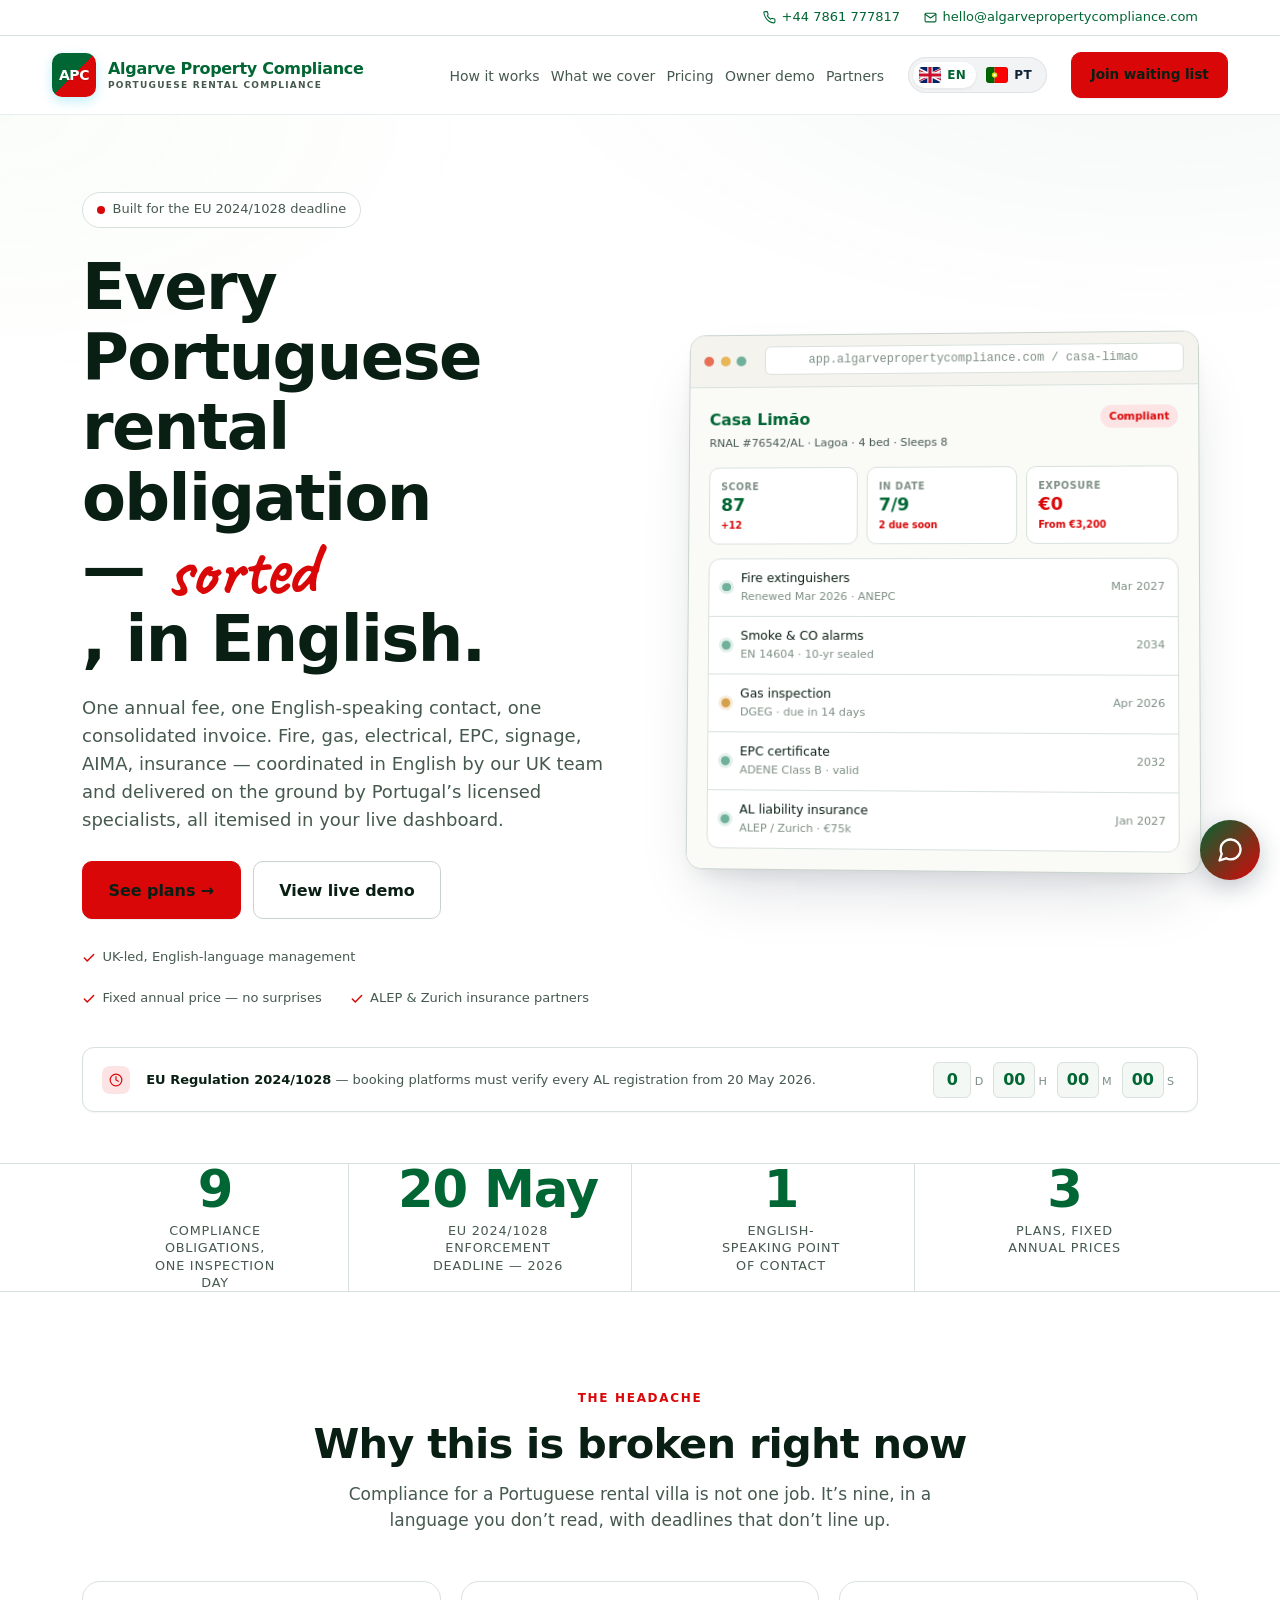
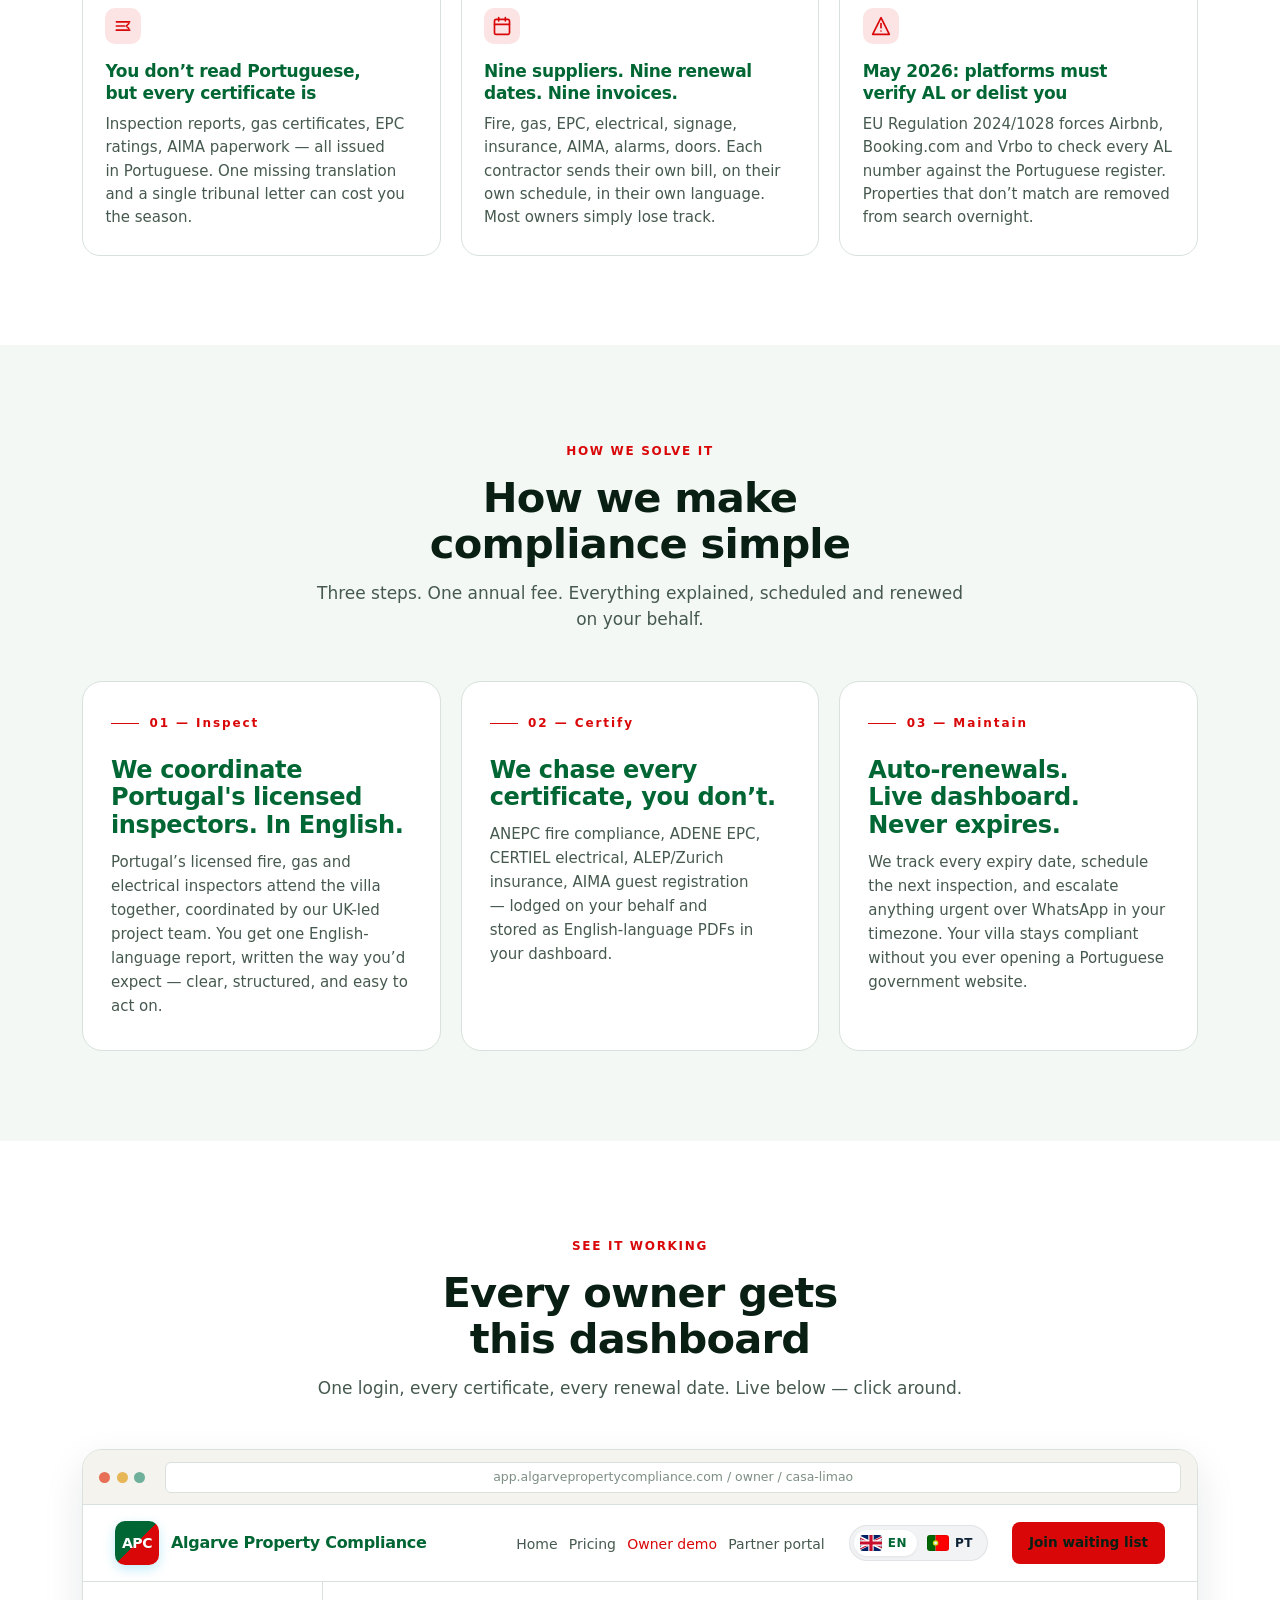
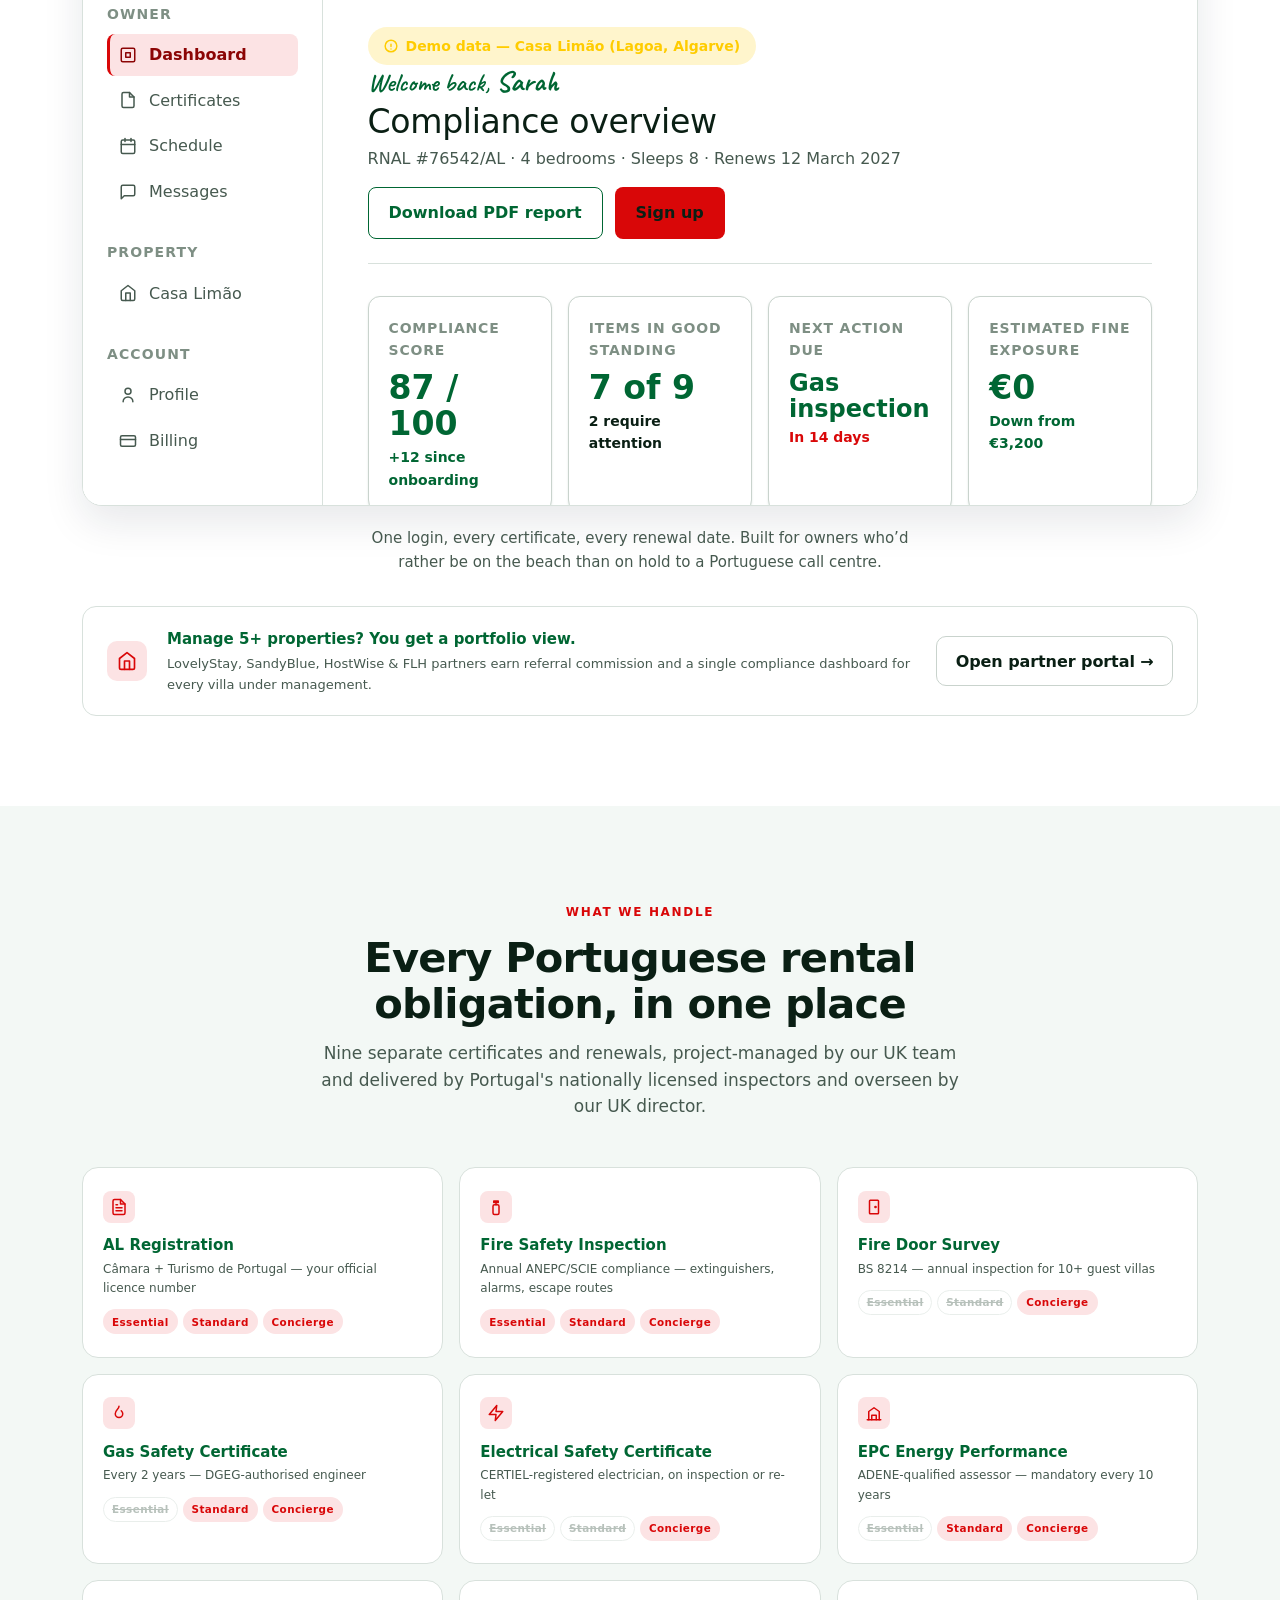
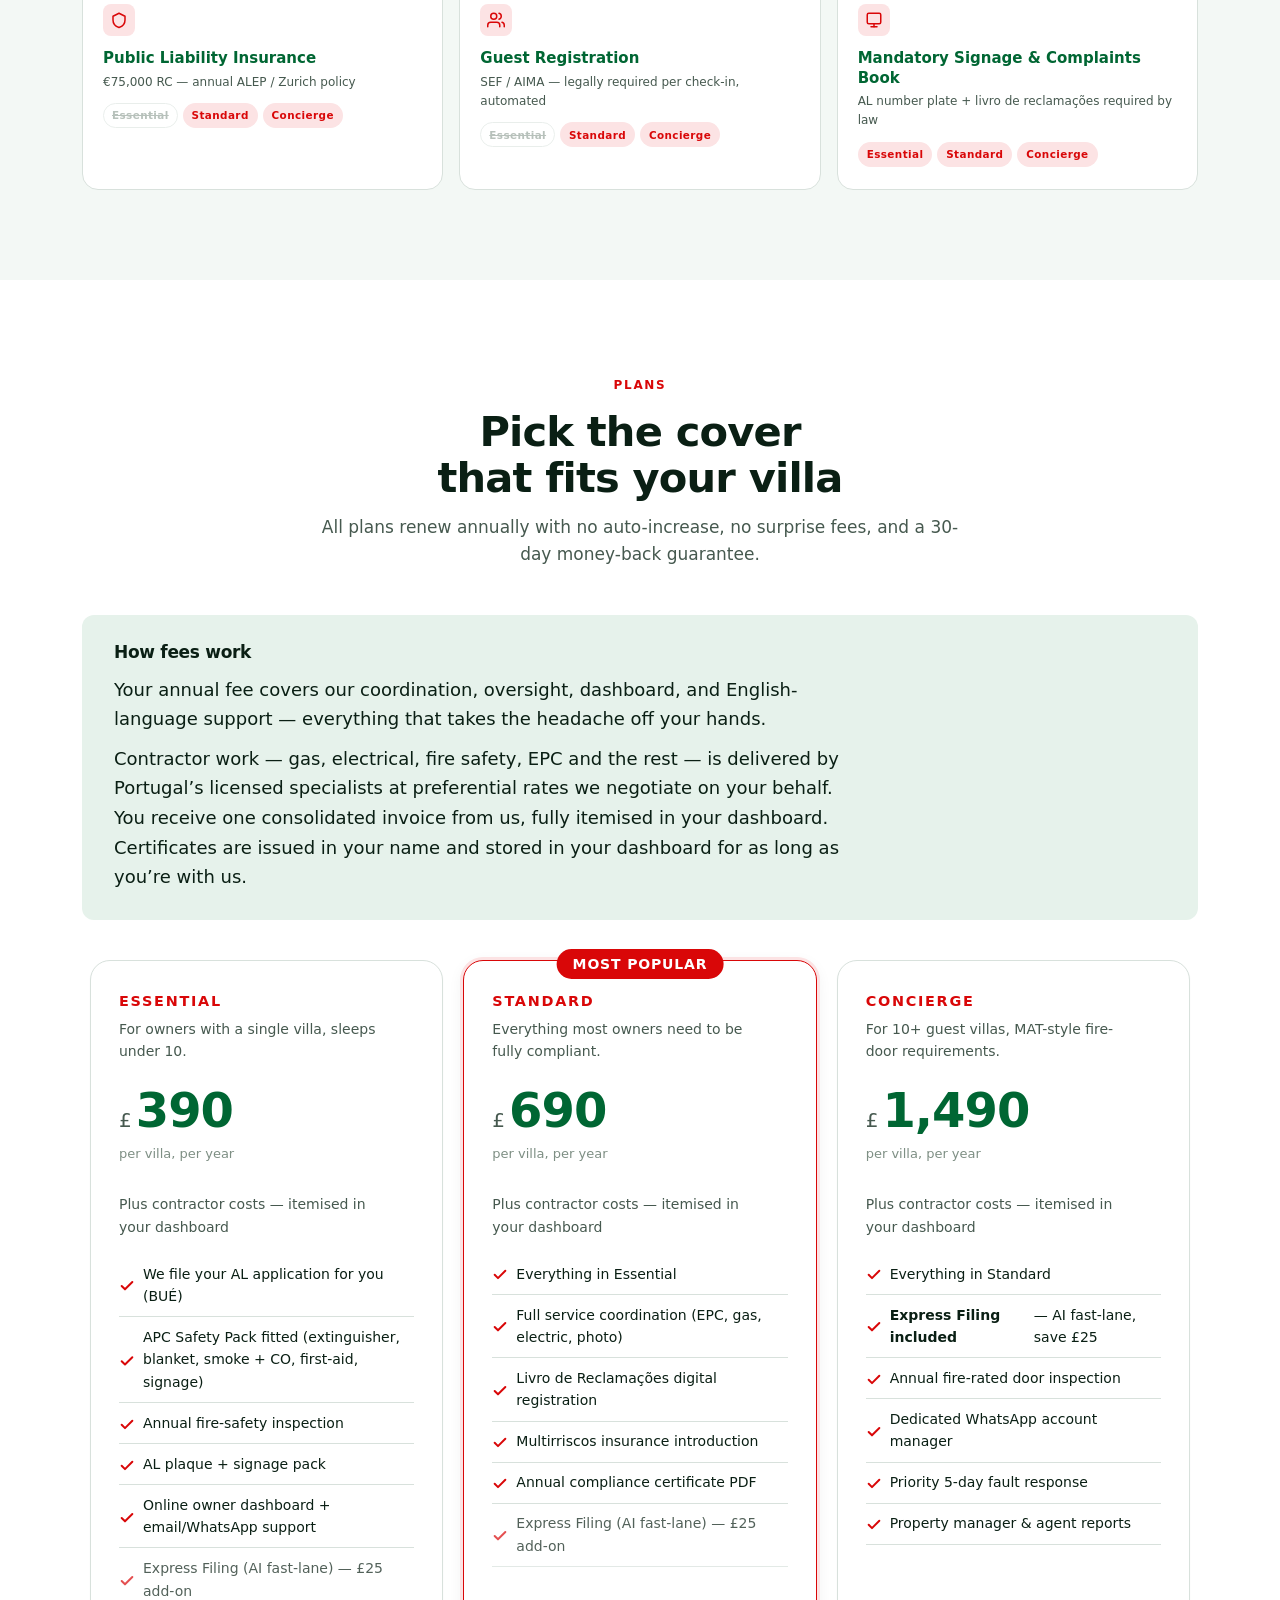
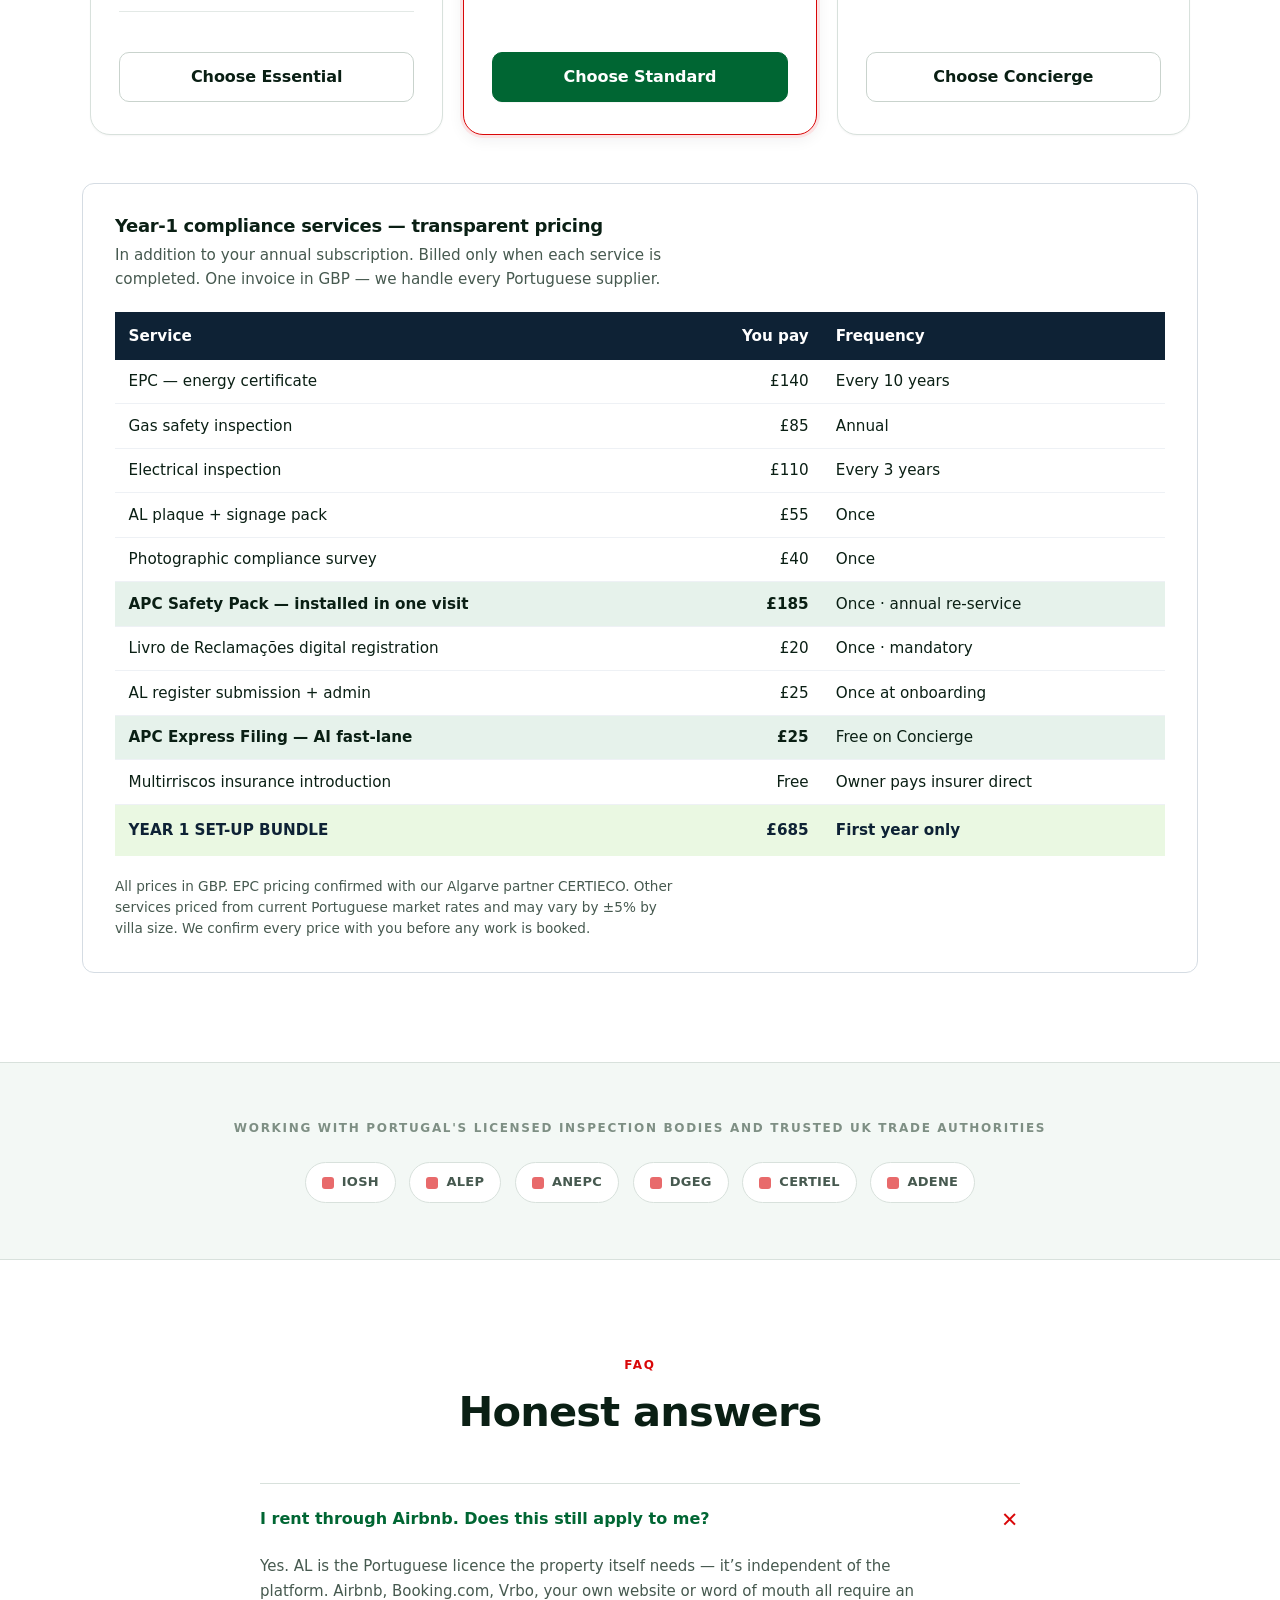
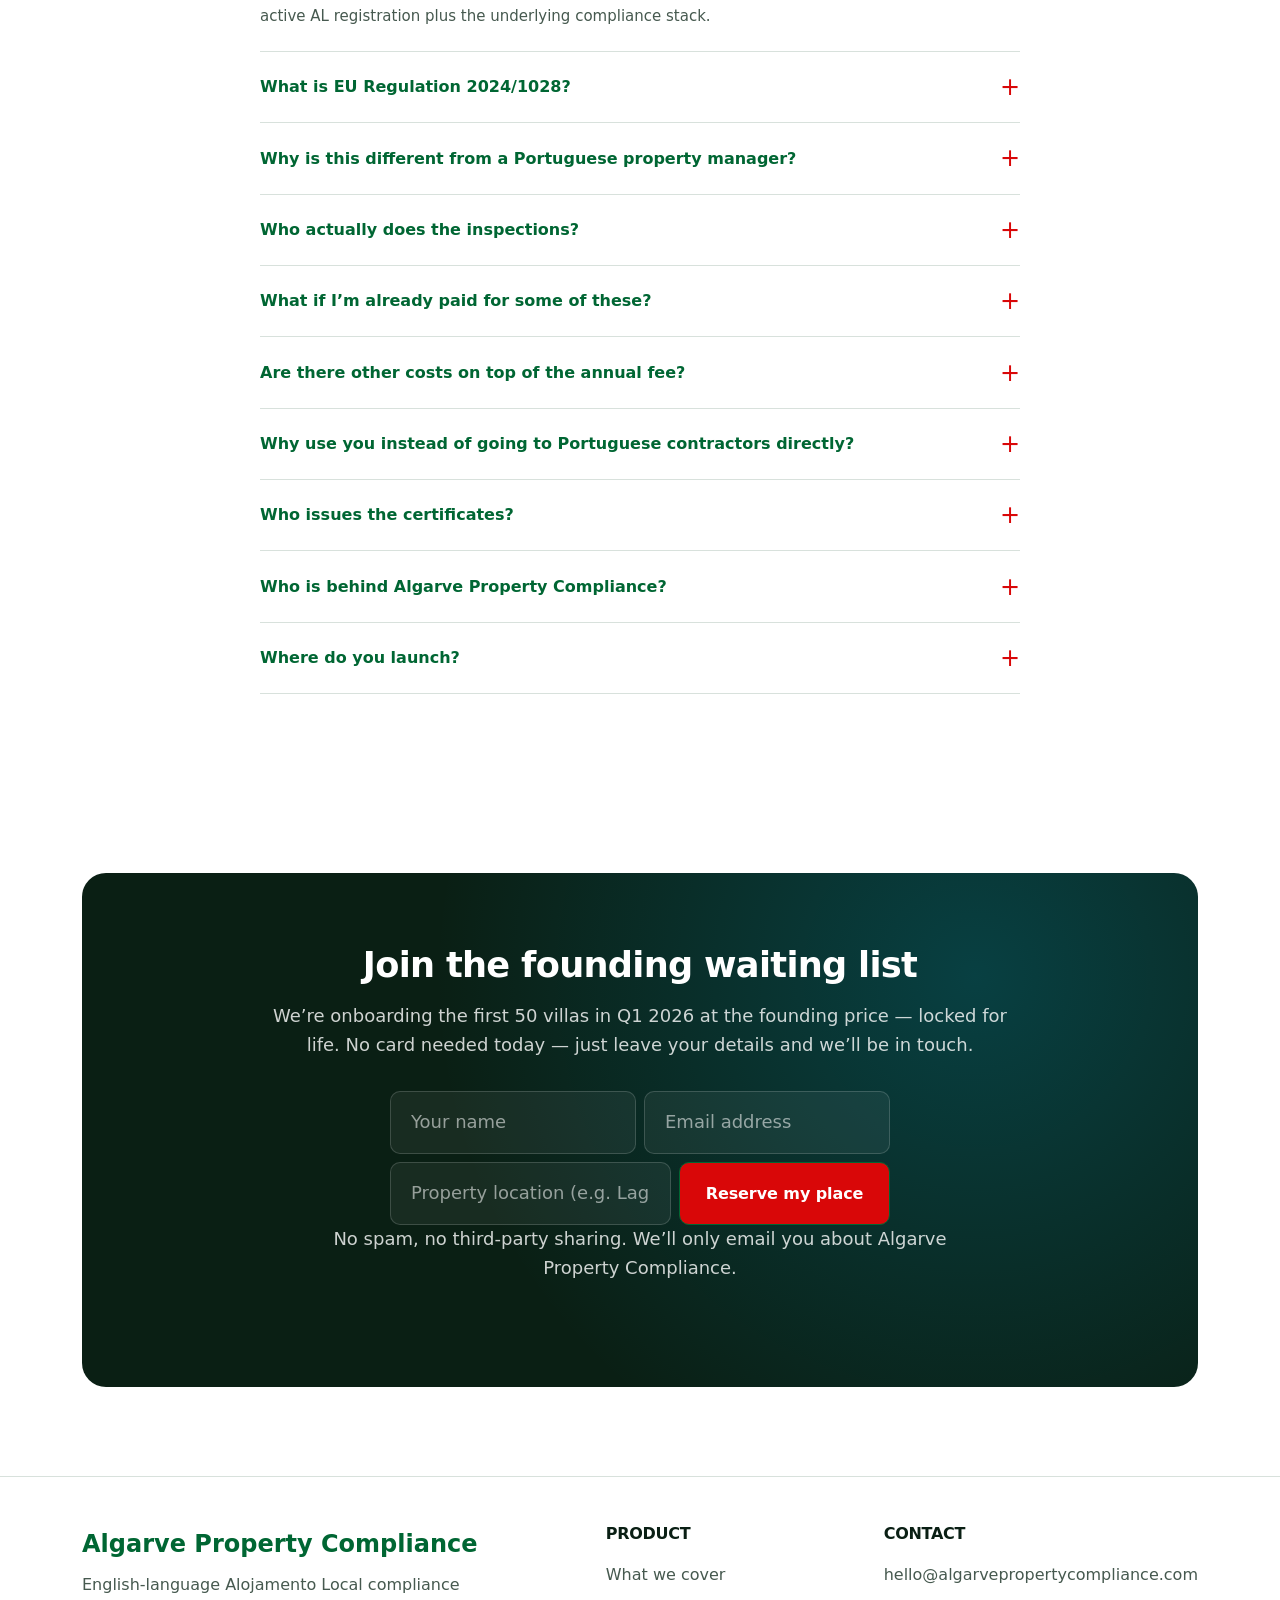
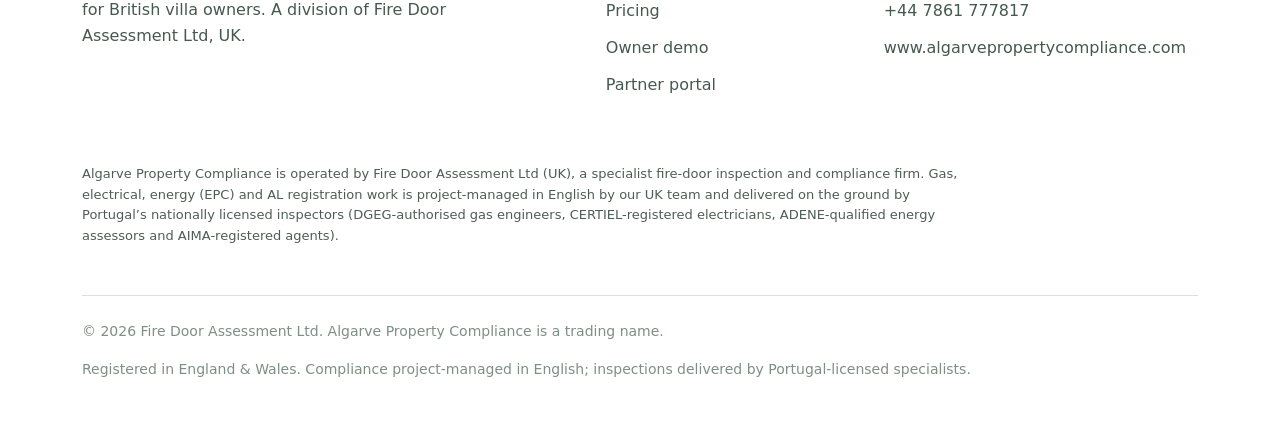
==== commit 4c0c4180: "Update contact details to APC - Email: dave@firedoorassessment.com → hello@algarvepropertycompliance" ====
--- a/index.html
+++ b/index.html
@@ -64,9 +64,9 @@
           <svg width="13" height="13" viewBox="0 0 24 24" fill="none" stroke="currentColor" stroke-width="2" stroke-linecap="round" stroke-linejoin="round" aria-hidden="true"><path d="M22 16.92v3a2 2 0 0 1-2.18 2 19.79 19.79 0 0 1-8.63-3.07A19.5 19.5 0 0 1 4.69 12a19.79 19.79 0 0 1-3.07-8.67A2 2 0 0 1 3.6 1.18h3a2 2 0 0 1 2 1.72c.127.96.361 1.903.7 2.81a2 2 0 0 1-.45 2.11L7.91 8.84a16 16 0 0 0 6.29 6.29l1.17-.97a2 2 0 0 1 2.11-.45c.907.339 1.85.573 2.81.7A2 2 0 0 1 22 16.92z"/></svg>
           +44 7861 777817
         </a>
-        <a href="mailto:dave@firedoorassessment.com">
+        <a href="mailto:hello@algarvepropertycompliance.com">
           <svg width="13" height="13" viewBox="0 0 24 24" fill="none" stroke="currentColor" stroke-width="2" stroke-linecap="round" stroke-linejoin="round" aria-hidden="true"><path d="M4 4h16c1.1 0 2 .9 2 2v12c0 1.1-.9 2-2 2H4c-1.1 0-2-.9-2-2V6c0-1.1.9-2 2-2z"/><polyline points="22,6 12,13 2,6"/></svg>
-          dave@firedoorassessment.com
+          hello@algarvepropertycompliance.com
         </a>
       </div>
     </div>
@@ -767,7 +767,7 @@
                 UK-survey discipline and English-language reporting to AL compliance, with the on-the-ground
                 inspections carried out by Portugal's nationally licensed gas, electrical, energy and
                 registration specialists. Reach Dave at
-                <a href="mailto:dave@firedoorassessment.com">dave@firedoorassessment.com</a> or
+                <a href="mailto:hello@algarvepropertycompliance.com">hello@algarvepropertycompliance.com</a> or
                 +44 7861 777817.
               </div>
             </details>
@@ -809,7 +809,7 @@
             <div class="waitlist__success" data-waitlist-success role="status">
               <strong>You&rsquo;re on the list.</strong>
               We&rsquo;ll be in touch within 48 hours. Check your inbox for a confirmation from
-              dave@firedoorassessment.com.
+              hello@algarvepropertycompliance.com.
             </div>
 
             <p class="waitlist__small">
@@ -845,9 +845,9 @@
           <div>
             <h4 class="footer__heading">Contact</h4>
             <ul class="footer__list">
-              <li><a href="mailto:dave@firedoorassessment.com">dave@firedoorassessment.com</a></li>
+              <li><a href="mailto:hello@algarvepropertycompliance.com">hello@algarvepropertycompliance.com</a></li>
               <li><a href="tel:+447861777817">+44 7861 777817</a></li>
-              <li><a href="https://www.firedoorassessment.co.uk">firedoorassessment.co.uk</a></li>
+              <li><a href="https://www.algarvepropertycompliance.com">www.algarvepropertycompliance.com</a></li>
             </ul>
           </div>
         </div>
